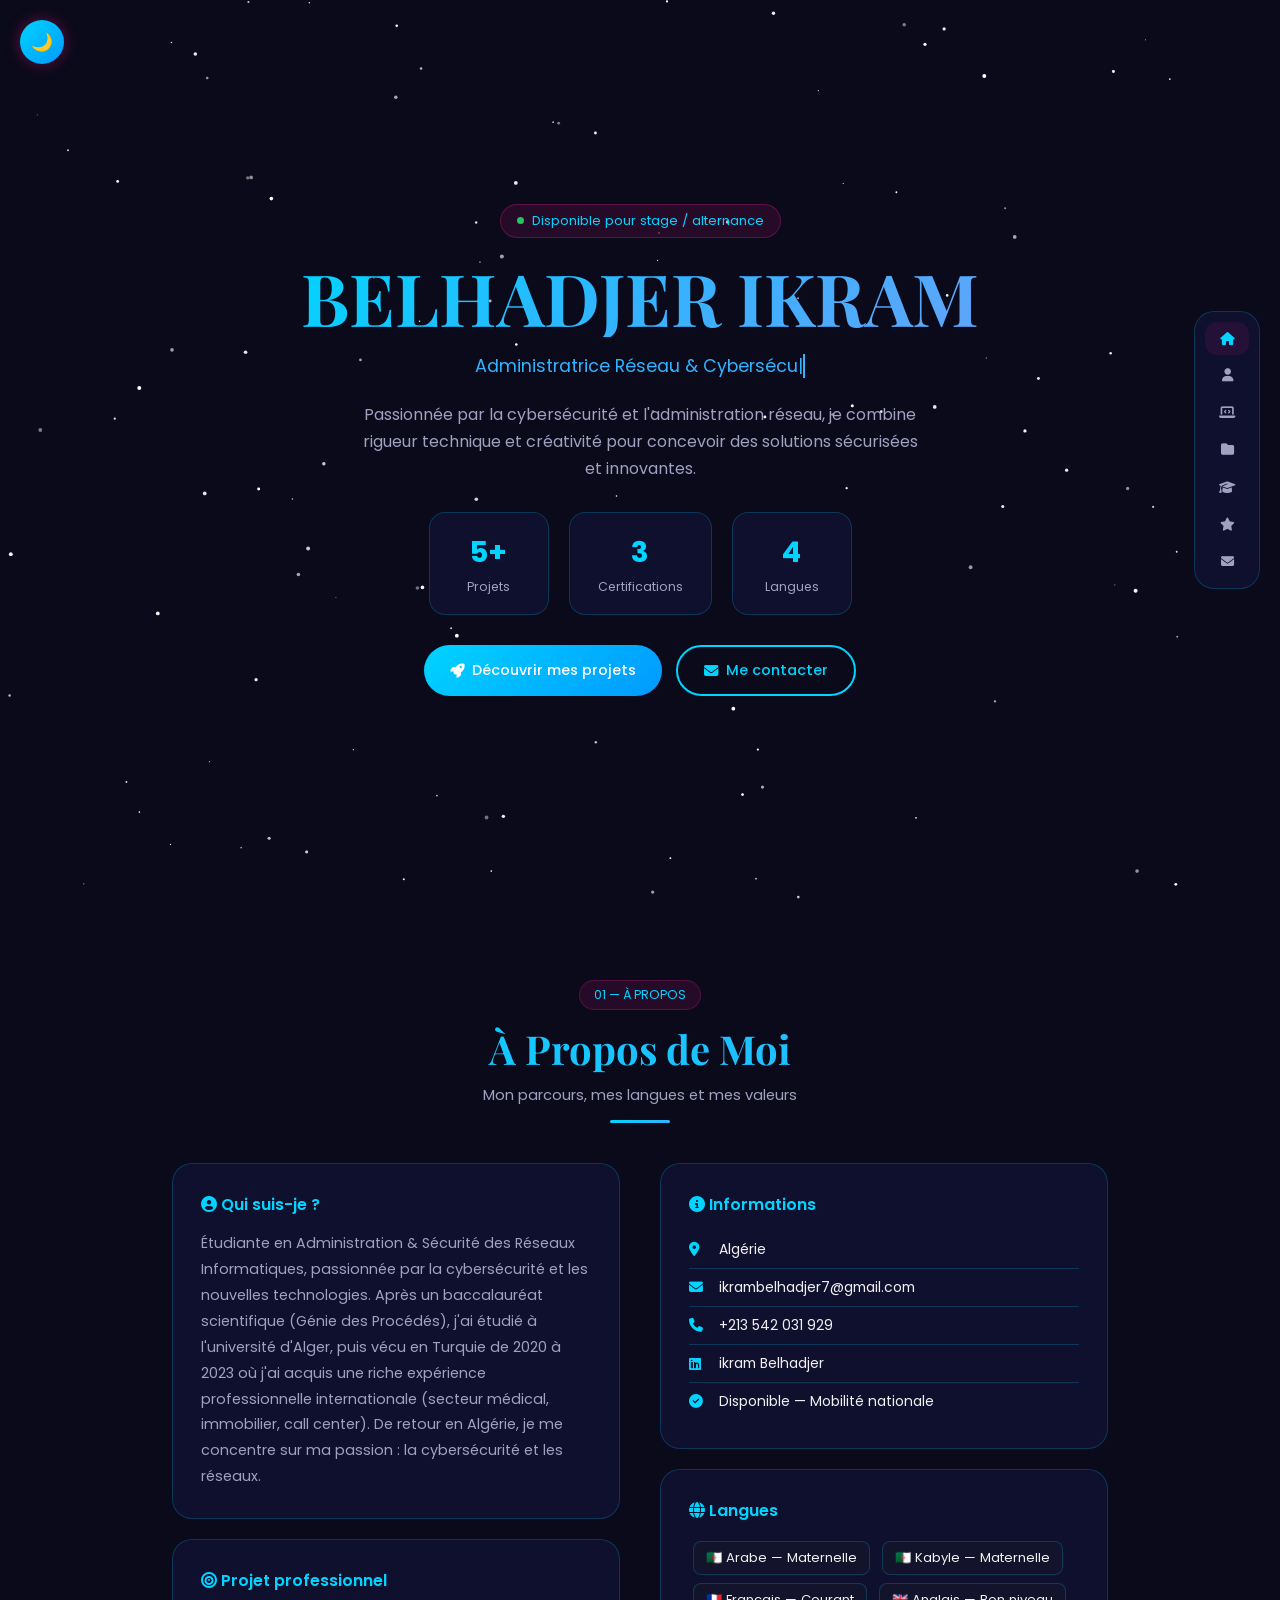
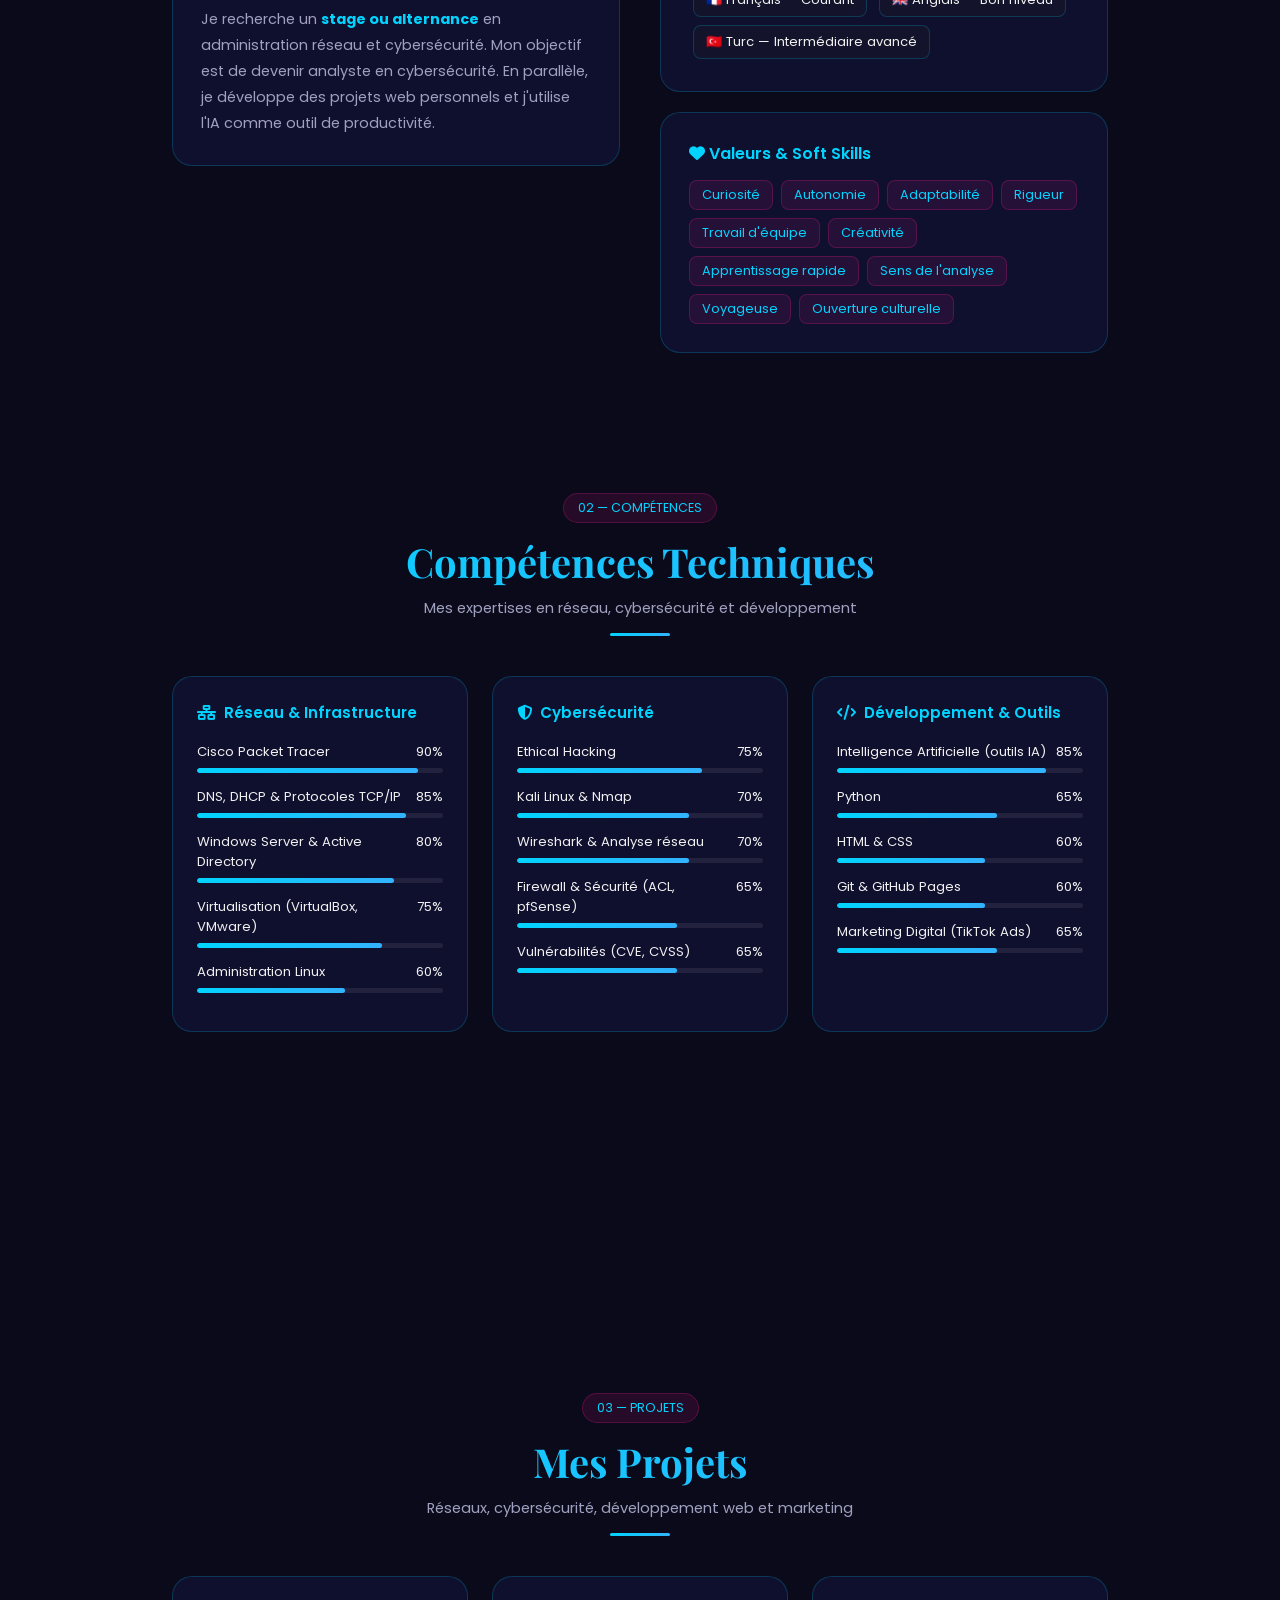
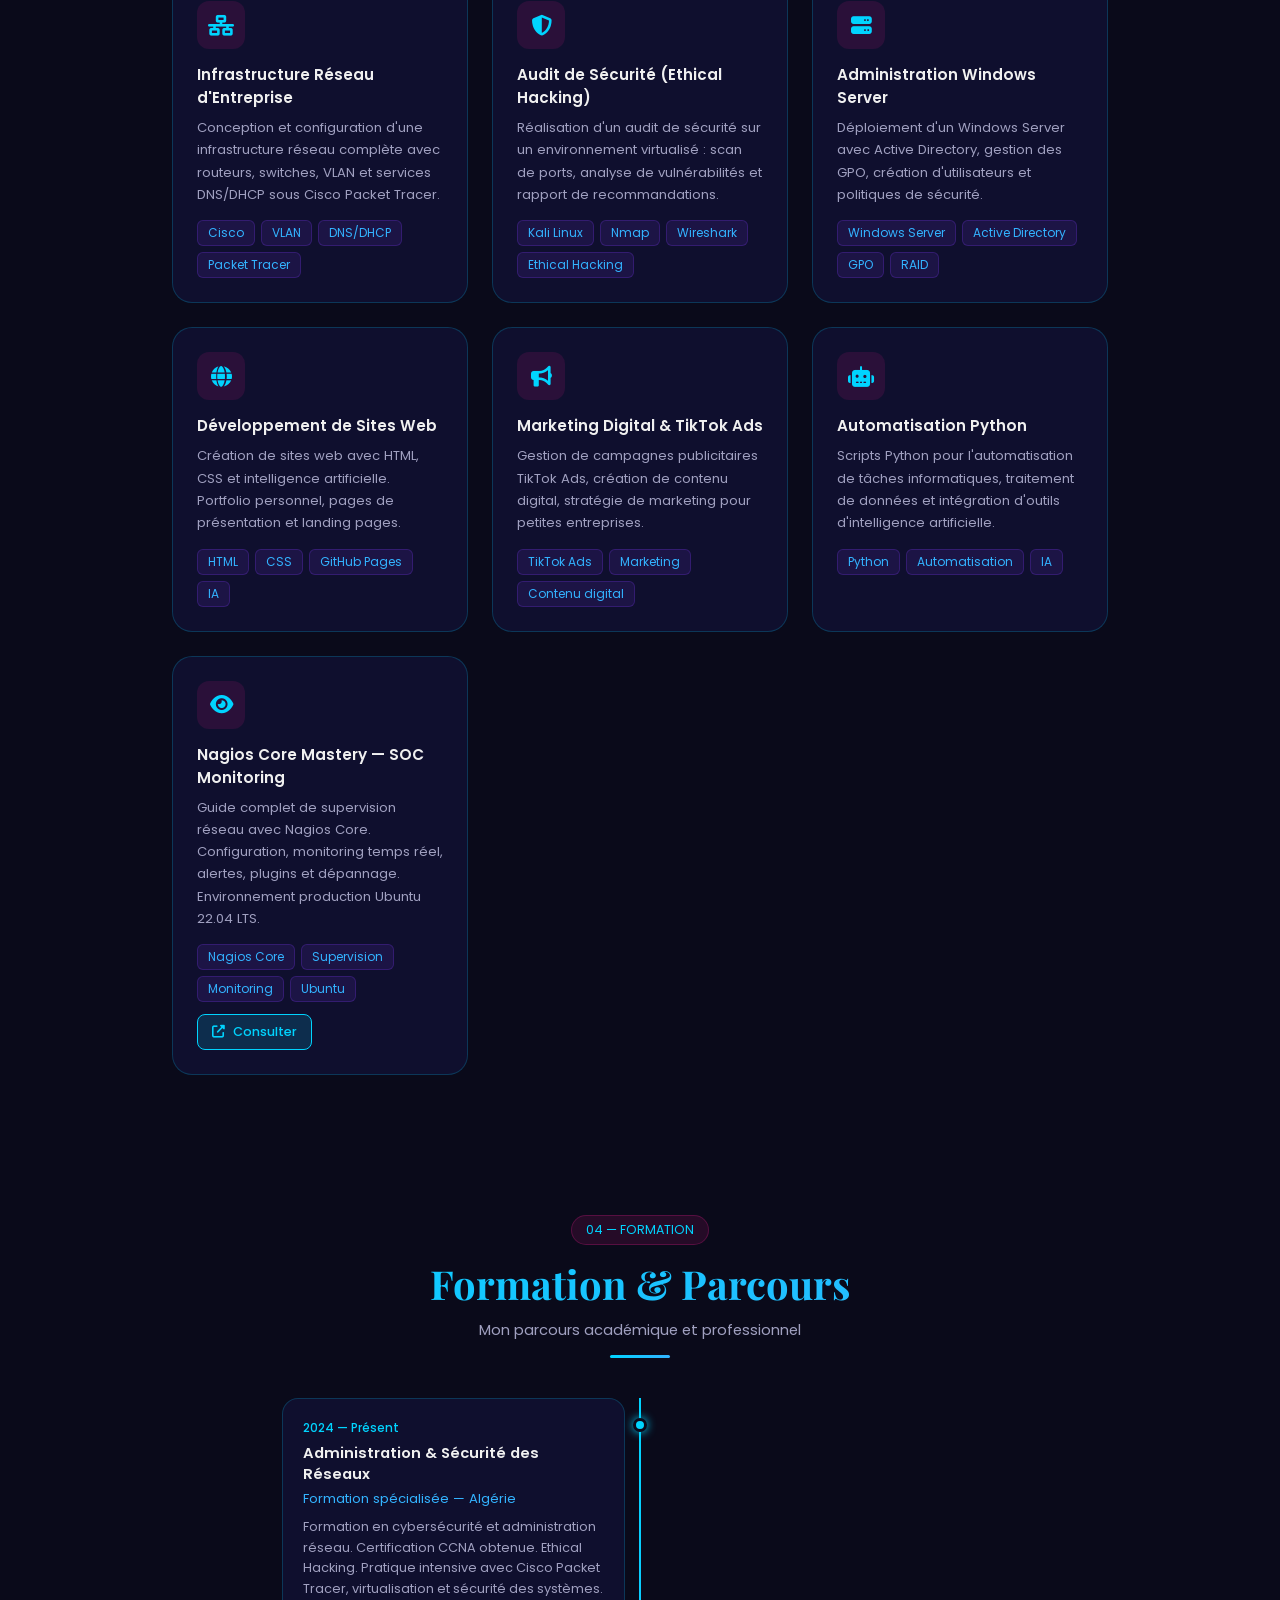
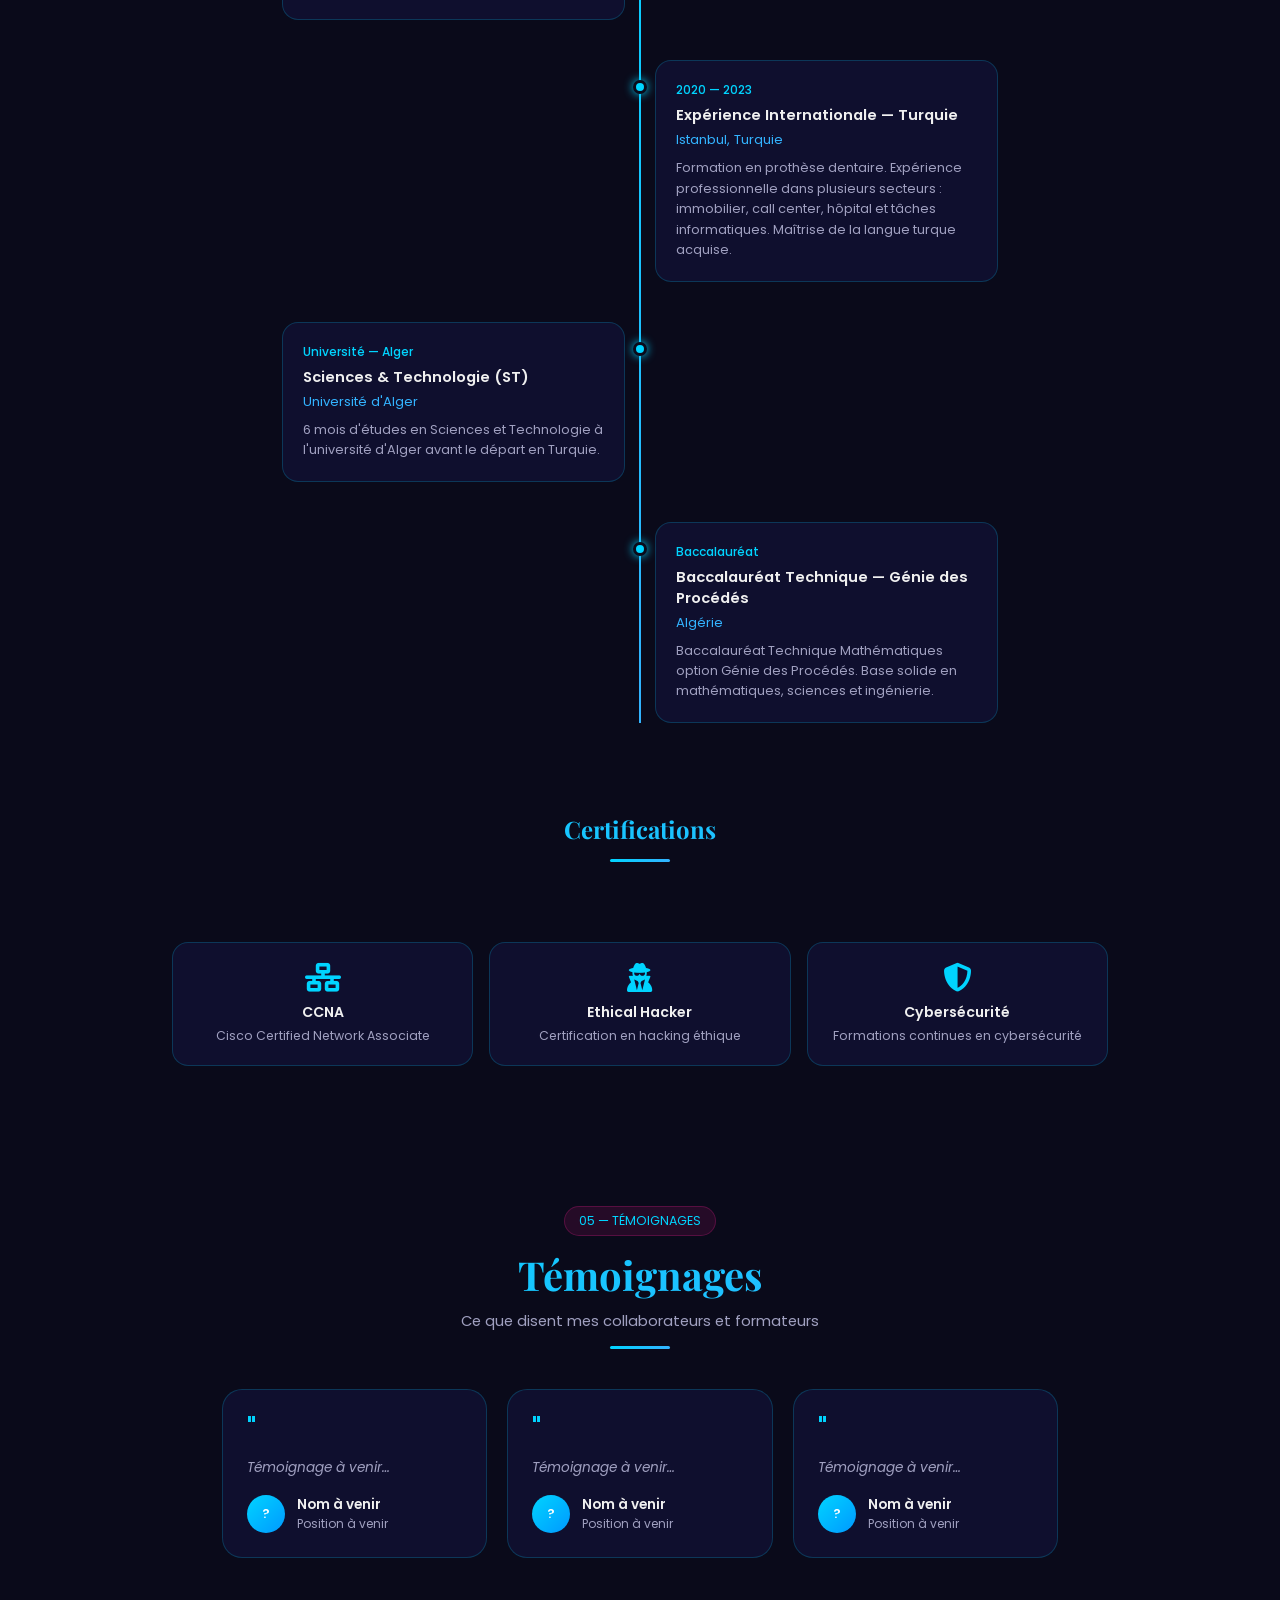
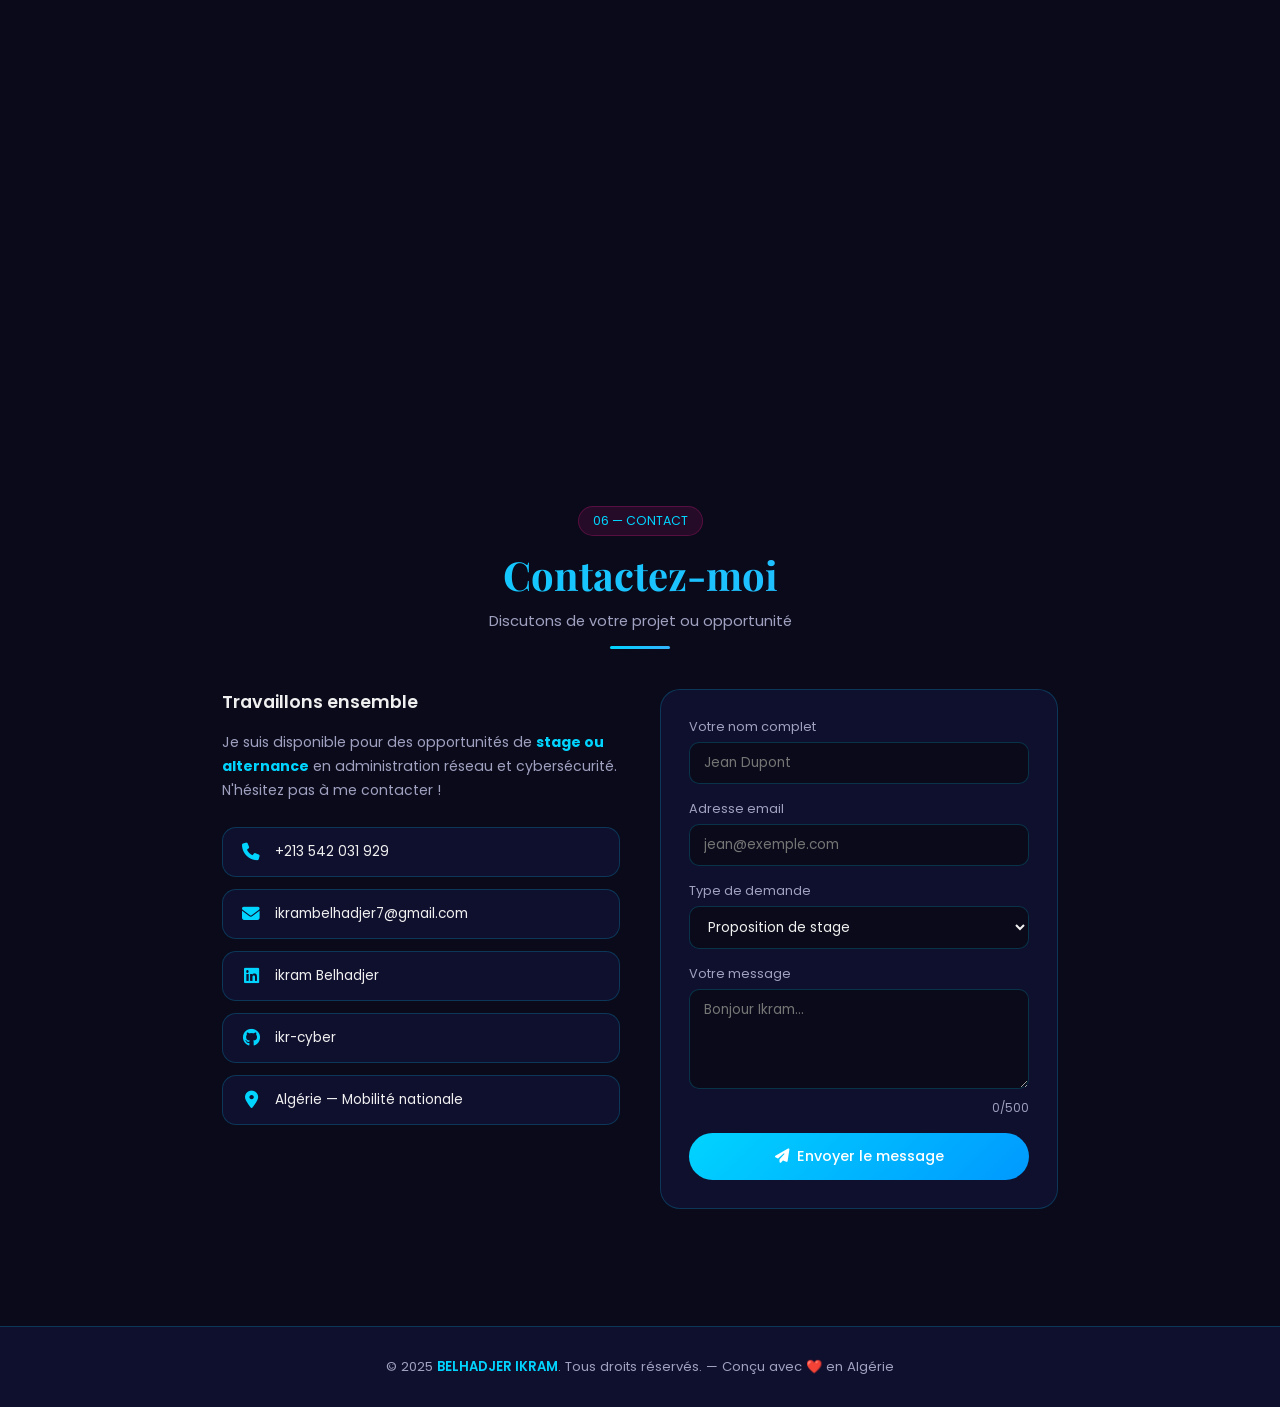
==== index.html @ de229c40 "Update index.html" ====
<!DOCTYPE html>
<html lang="fr">
<head>
<meta charset="UTF-8">
<meta name="viewport" content="width=device-width, initial-scale=1.0">
<title>Portfolio Premium | BELHADJER IKRAM 🌸</title>
<link href="https://fonts.googleapis.com/css2?family=Poppins:wght@300;400;500;600;700&family=Playfair+Display:wght@700&display=swap" rel="stylesheet">
<link rel="stylesheet" href="https://cdnjs.cloudflare.com/ajax/libs/font-awesome/6.5.0/css/all.min.css">
<style>
  :root {
    --pink: #00d4ff;
    --pink-light: #33e5ff;
    --pink-dark: #00a8cc;
    --purple: #0099ff;
    --purple-light: #33b3ff;
    --bg-dark: #0a0a1a;
    --bg-card: #0f0f2e;
    --bg-card2: #13132b;
    --text: #f0f0f0;
    --text-muted: #a0a0c0;
    --border: rgba(0,212,255,0.2);
  }
  body.light {
    --bg-dark: #f5f0ff;
    --bg-card: #ffffff;
    --bg-card2: #f0ebff;
    --text: #1a1a2e;
    --text-muted: #555577;
    --border: rgba(124,58,237,0.2);
  }

  * { margin: 0; padding: 0; box-sizing: border-box; }

  body {
    font-family: 'Poppins', sans-serif;
    background: var(--bg-dark);
    color: var(--text);
    overflow-x: hidden;
    transition: background 0.4s, color 0.4s;
  }

  /* ===== STARS ===== */
  #stars { position: fixed; top: 0; left: 0; width: 100%; height: 100%; z-index: 0; pointer-events: none; }

  /* ===== LOADER ===== */
  #loader {
    position: fixed; inset: 0; background: #0a0a1a;
    display: flex; flex-direction: column; align-items: center; justify-content: center;
    z-index: 9999; transition: opacity 0.8s;
  }
  #loader .loader-name {
    font-family: 'Playfair Display', serif;
    font-size: 2.5rem; color: var(--pink); margin-bottom: 20px;
    text-shadow: 0 0 30px var(--pink);
  }
  .loader-bar-wrap { width: 280px; height: 4px; background: rgba(255,255,255,0.1); border-radius: 10px; overflow: hidden; }
  .loader-bar { height: 100%; width: 0%; background: linear-gradient(90deg, var(--pink), var(--purple-light)); border-radius: 10px; transition: width 0.05s; }
  #loader-pct { color: var(--pink); font-size: 1rem; margin-top: 10px; }

  /* ===== THEME TOGGLE ===== */
  #themeToggle {
    position: fixed; top: 20px; left: 20px;
    background: linear-gradient(135deg, var(--pink), var(--purple));
    border: none; border-radius: 50%; width: 44px; height: 44px;
    cursor: pointer; z-index: 1000; font-size: 1.1rem;
    display: flex; align-items: center; justify-content: center;
    box-shadow: 0 0 15px rgba(233,30,140,0.4);
  }

  /* ===== NAV ===== */
  nav {
    position: fixed; right: 20px; top: 50%; transform: translateY(-50%);
    background: var(--bg-card); border: 1px solid var(--border);
    border-radius: 20px; padding: 10px; z-index: 1000;
    display: flex; flex-direction: column; gap: 4px;
  }
  nav a {
    display: flex; align-items: center; gap: 10px;
    padding: 10px 14px; color: var(--text-muted);
    text-decoration: none; border-radius: 12px; font-size: 0.82rem;
    transition: all 0.3s;
  }
  nav a:hover, nav a.active { color: var(--pink); background: rgba(233,30,140,0.1); }
  nav a i { width: 16px; text-align: center; }
  nav a span { display: none; }
  nav:hover a span { display: inline; }

  /* ===== SECTIONS ===== */
  section { position: relative; z-index: 1; min-height: 100vh; }

  /* ===== HERO ===== */
  #home {
    display: flex; flex-direction: column; align-items: center; justify-content: center;
    text-align: center; padding: 2rem;
  }
  .badge {
    display: inline-flex; align-items: center; gap: 8px;
    background: rgba(233,30,140,0.12); border: 1px solid rgba(233,30,140,0.3);
    color: var(--pink); padding: 6px 16px; border-radius: 50px; font-size: 0.82rem;
    margin-bottom: 20px;
  }
  .badge-dot { width: 7px; height: 7px; background: #22c55e; border-radius: 50%; animation: pulse 2s infinite; }
  @keyframes pulse { 0%,100%{opacity:1;transform:scale(1)} 50%{opacity:0.5;transform:scale(1.3)} }

  h1.hero-name {
    font-family: 'Playfair Display', serif;
    font-size: clamp(2.5rem, 6vw, 4.5rem);
    background: linear-gradient(135deg, var(--pink), var(--purple-light), #60a5fa);
    -webkit-background-clip: text; -webkit-text-fill-color: transparent;
    background-clip: text; margin-bottom: 16px; line-height: 1.1;
  }
  .typing-wrap { font-size: 1.1rem; color: var(--purple-light); margin-bottom: 20px; min-height: 28px; }
  .cursor { border-right: 2px solid var(--purple-light); animation: blink 0.8s infinite; }
  @keyframes blink { 0%,100%{opacity:1} 50%{opacity:0} }
  .hero-desc { max-width: 560px; color: var(--text-muted); line-height: 1.7; margin-bottom: 30px; }

  .stats-row { display: flex; gap: 20px; flex-wrap: wrap; justify-content: center; margin-bottom: 30px; }
  .stat-card {
    background: var(--bg-card); border: 1px solid var(--border);
    border-radius: 16px; padding: 18px 28px; text-align: center; min-width: 120px;
    transition: transform 0.3s, box-shadow 0.3s;
  }
  .stat-card:hover { transform: translateY(-4px); box-shadow: 0 10px 30px rgba(233,30,140,0.2); }
  .stat-card h2 { font-size: 1.8rem; color: var(--pink); font-weight: 700; }
  .stat-card p { font-size: 0.78rem; color: var(--text-muted); margin-top: 4px; }

  .btn-row { display: flex; gap: 14px; flex-wrap: wrap; justify-content: center; }
  .btn {
    display: inline-flex; align-items: center; gap: 8px;
    padding: 13px 26px; border-radius: 50px; font-size: 0.9rem;
    font-family: 'Poppins', sans-serif; cursor: pointer; border: none;
    transition: all 0.3s; font-weight: 500; text-decoration: none;
  }
  .btn-primary { background: linear-gradient(135deg, var(--pink), var(--purple)); color: white; }
  .btn-primary:hover { transform: translateY(-2px); box-shadow: 0 8px 25px rgba(233,30,140,0.4); }
  .btn-outline { background: transparent; border: 2px solid var(--pink); color: var(--pink); }
  .btn-outline:hover { background: rgba(233,30,140,0.1); }

  /* ===== SECTION HEADERS ===== */
  .section-header { text-align: center; padding: 80px 2rem 40px; }
  .section-header .tag {
    display: inline-block; background: rgba(233,30,140,0.12);
    color: var(--pink); font-size: 0.78rem; padding: 5px 14px;
    border-radius: 50px; margin-bottom: 12px; border: 1px solid rgba(233,30,140,0.25);
  }
  .section-header h2 {
    font-family: 'Playfair Display', serif;
    font-size: clamp(1.8rem, 4vw, 2.5rem);
    background: linear-gradient(135deg, var(--pink), var(--purple-light));
    -webkit-background-clip: text; -webkit-text-fill-color: transparent;
    background-clip: text; margin-bottom: 10px;
  }
  .section-header p { color: var(--text-muted); font-size: 0.92rem; }
  .divider { width: 60px; height: 3px; background: linear-gradient(90deg, var(--pink), var(--purple-light)); border-radius: 2px; margin: 14px auto 0; }

  /* ===== ABOUT ===== */
  #about { padding-bottom: 60px; }
  .about-grid {
    max-width: 1000px; margin: 0 auto; padding: 0 2rem;
    display: grid; grid-template-columns: 1fr 1fr; gap: 40px; align-items: start;
  }
  .about-card {
    background: var(--bg-card); border: 1px solid var(--border);
    border-radius: 20px; padding: 28px;
  }
  .about-card h3 { color: var(--pink); font-size: 1rem; margin-bottom: 14px; font-weight: 600; }
  .about-card p { color: var(--text-muted); line-height: 1.8; font-size: 0.9rem; }
  .info-row { display: flex; align-items: center; gap: 12px; padding: 8px 0; border-bottom: 1px solid var(--border); font-size: 0.87rem; }
  .info-row:last-child { border-bottom: none; }
  .info-row i { color: var(--pink); width: 18px; }
  .lang-badge {
    display: inline-flex; align-items: center; gap: 6px;
    background: var(--bg-card2); border: 1px solid var(--border);
    border-radius: 8px; padding: 6px 12px; font-size: 0.82rem;
    margin: 4px; color: var(--text);
  }
  .values-list { display: flex; flex-wrap: wrap; gap: 8px; margin-top: 10px; }
  .values-list span {
    background: rgba(233,30,140,0.1); color: var(--pink);
    border: 1px solid rgba(233,30,140,0.25); border-radius: 8px;
    padding: 5px 12px; font-size: 0.8rem;
  }

  /* ===== SKILLS ===== */
  #skills { padding-bottom: 60px; }
  .skills-grid {
    max-width: 1000px; margin: 0 auto; padding: 0 2rem;
    display: grid; grid-template-columns: repeat(auto-fit, minmax(280px, 1fr)); gap: 24px;
  }
  .skill-group {
    background: var(--bg-card); border: 1px solid var(--border);
    border-radius: 20px; padding: 24px;
  }
  .skill-group h3 { color: var(--pink); font-size: 0.95rem; font-weight: 600; margin-bottom: 18px; display: flex; align-items: center; gap: 8px; }
  .skill-item { margin-bottom: 14px; }
  .skill-item-top { display: flex; justify-content: space-between; font-size: 0.82rem; color: var(--text); margin-bottom: 6px; }
  .skill-bar { height: 5px; background: rgba(255,255,255,0.08); border-radius: 10px; overflow: hidden; }
  .skill-fill { height: 100%; background: linear-gradient(90deg, var(--pink), var(--purple-light)); border-radius: 10px; width: 0; transition: width 1.2s ease; }

  /* ===== PROJECTS ===== */
  #projects { padding-bottom: 60px; }
  .projects-grid {
    max-width: 1000px; margin: 0 auto; padding: 0 2rem;
    display: grid; grid-template-columns: repeat(auto-fit, minmax(280px, 1fr)); gap: 24px;
  }
  .project-card {
    background: var(--bg-card); border: 1px solid var(--border);
    border-radius: 20px; padding: 24px; transition: all 0.3s;
  }
  .project-card:hover { transform: translateY(-6px); box-shadow: 0 15px 40px rgba(233,30,140,0.15); border-color: var(--pink); }
  .project-icon { width: 48px; height: 48px; background: rgba(233,30,140,0.12); border-radius: 12px; display: flex; align-items: center; justify-content: center; font-size: 1.3rem; margin-bottom: 14px; color: var(--pink); }
  .project-card h3 { font-size: 0.95rem; font-weight: 600; margin-bottom: 8px; }
  .project-card p { color: var(--text-muted); font-size: 0.82rem; line-height: 1.7; margin-bottom: 14px; }
  .project-tags { display: flex; flex-wrap: wrap; gap: 6px; }
  .project-tags span { background: rgba(124,58,237,0.12); color: var(--purple-light); border: 1px solid rgba(124,58,237,0.25); border-radius: 6px; padding: 3px 10px; font-size: 0.75rem; }

  /* ===== EDUCATION ===== */
  #education { padding-bottom: 60px; }
  .edu-timeline { max-width: 780px; margin: 0 auto; padding: 0 2rem; position: relative; }
  .edu-timeline::before {
    content: ''; position: absolute; left: 50%; top: 0; bottom: 0;
    width: 2px; background: linear-gradient(180deg, var(--pink), var(--purple-light));
    transform: translateX(-50%);
  }
  .edu-item {
    display: grid; grid-template-columns: 1fr 1fr; gap: 30px;
    margin-bottom: 40px; position: relative;
  }
  .edu-item:nth-child(odd) .edu-card { grid-column: 1; }
  .edu-item:nth-child(odd) .edu-spacer { grid-column: 2; }
  .edu-item:nth-child(even) .edu-card { grid-column: 2; grid-row: 1; }
  .edu-item:nth-child(even) .edu-spacer { grid-column: 1; grid-row: 1; }
  .edu-dot {
    position: absolute; left: 50%; top: 20px; transform: translateX(-50%);
    width: 14px; height: 14px; background: var(--pink); border-radius: 50%;
    border: 3px solid var(--bg-dark); box-shadow: 0 0 10px var(--pink);
    z-index: 2;
  }
  .edu-card {
    background: var(--bg-card); border: 1px solid var(--border);
    border-radius: 16px; padding: 20px;
  }
  .edu-date { font-size: 0.75rem; color: var(--pink); font-weight: 500; margin-bottom: 6px; }
  .edu-card h3 { font-size: 0.92rem; font-weight: 600; margin-bottom: 4px; }
  .edu-card .edu-school { color: var(--purple-light); font-size: 0.82rem; margin-bottom: 8px; }
  .edu-card p { color: var(--text-muted); font-size: 0.8rem; line-height: 1.6; }
  .cert-grid { max-width: 1000px; margin: 40px auto 0; padding: 0 2rem; display: grid; grid-template-columns: repeat(auto-fit, minmax(220px, 1fr)); gap: 16px; }
  .cert-card {
    background: var(--bg-card); border: 1px solid var(--border);
    border-radius: 16px; padding: 20px; text-align: center;
  }
  .cert-card i { font-size: 1.8rem; color: var(--pink); margin-bottom: 10px; }
  .cert-card h4 { font-size: 0.88rem; font-weight: 600; margin-bottom: 4px; }
  .cert-card p { font-size: 0.78rem; color: var(--text-muted); }

  /* ===== TESTIMONIALS ===== */
  #testimonials { padding-bottom: 60px; }
  .testi-grid { max-width: 900px; margin: 0 auto; padding: 0 2rem; display: grid; grid-template-columns: repeat(auto-fit, minmax(260px, 1fr)); gap: 20px; }
  .testi-card { background: var(--bg-card); border: 1px solid var(--border); border-radius: 20px; padding: 24px; }
  .testi-card .quote { color: var(--pink); font-size: 2rem; line-height: 1; margin-bottom: 10px; }
  .testi-card p { color: var(--text-muted); font-size: 0.85rem; line-height: 1.7; font-style: italic; margin-bottom: 16px; }
  .testi-author { display: flex; align-items: center; gap: 12px; }
  .testi-avatar { width: 38px; height: 38px; border-radius: 50%; background: linear-gradient(135deg, var(--pink), var(--purple)); display: flex; align-items: center; justify-content: center; font-size: 0.8rem; font-weight: 600; color: white; flex-shrink: 0; }
  .testi-name { font-size: 0.85rem; font-weight: 600; }
  .testi-role { font-size: 0.75rem; color: var(--text-muted); }

  /* ===== CONTACT ===== */
  #contact { padding-bottom: 80px; }
  .contact-wrap { max-width: 900px; margin: 0 auto; padding: 0 2rem; display: grid; grid-template-columns: 1fr 1fr; gap: 40px; }
  .contact-info h3 { font-size: 1.1rem; font-weight: 600; margin-bottom: 16px; }
  .contact-info p { color: var(--text-muted); font-size: 0.88rem; line-height: 1.7; margin-bottom: 24px; }
  .contact-card {
    display: flex; align-items: center; gap: 14px;
    background: var(--bg-card); border: 1px solid var(--border);
    border-radius: 14px; padding: 14px 18px; margin-bottom: 12px;
    text-decoration: none; color: var(--text); transition: all 0.3s;
  }
  .contact-card:hover { border-color: var(--pink); transform: translateX(4px); }
  .contact-card i { color: var(--pink); font-size: 1.1rem; width: 20px; text-align: center; }
  .contact-card span { font-size: 0.85rem; }
  .contact-form { background: var(--bg-card); border: 1px solid var(--border); border-radius: 20px; padding: 28px; }
  .form-group { margin-bottom: 16px; }
  .form-group label { display: block; font-size: 0.8rem; color: var(--text-muted); margin-bottom: 6px; }
  .form-group input, .form-group textarea, .form-group select {
    width: 100%; background: var(--bg-dark); border: 1px solid var(--border);
    border-radius: 10px; padding: 10px 14px; color: var(--text);
    font-family: 'Poppins', sans-serif; font-size: 0.85rem; outline: none;
    transition: border-color 0.3s;
  }
  .form-group input:focus, .form-group textarea:focus, .form-group select:focus { border-color: var(--pink); }
  .form-group textarea { resize: vertical; min-height: 100px; }
  .char-count { font-size: 0.72rem; color: var(--text-muted); text-align: right; margin-top: 4px; }

  /* ===== FOOTER ===== */
  footer {
    background: var(--bg-card); border-top: 1px solid var(--border);
    text-align: center; padding: 30px 2rem; position: relative; z-index: 1;
  }
  footer p { color: var(--text-muted); font-size: 0.82rem; }
  footer .footer-name { color: var(--pink); font-weight: 600; }

  /* ===== SCROLL REVEAL ===== */
  .reveal { opacity: 0; transform: translateY(30px); transition: opacity 0.7s, transform 0.7s; }
  .reveal.visible { opacity: 1; transform: none; }

  @media (max-width: 700px) {
    .about-grid, .contact-wrap { grid-template-columns: 1fr; }
    nav a span { display: none !important; }
    .edu-timeline::before { left: 20px; }
    .edu-item { grid-template-columns: 1fr; }
    .edu-item .edu-card { grid-column: 1 !important; padding-left: 50px; }
    .edu-item .edu-spacer { display: none; }
    .edu-dot { left: 20px; }
  }
</style>
</head>
<body>

<canvas id="stars"></canvas>
<button id="themeToggle">🌙</button>

<!-- LOADER -->
<div id="loader">
  <div class="loader-name">BELHADJER IKRAM</div>
  <div class="loader-bar-wrap"><div class="loader-bar" id="loaderBar"></div></div>
  <div id="loader-pct">0%</div>
</div>

<!-- NAV -->
<nav>
  <a href="#home" class="active"><i class="fas fa-home"></i><span>Accueil</span></a>
  <a href="#about"><i class="fas fa-user"></i><span>À propos</span></a>
  <a href="#skills"><i class="fas fa-laptop-code"></i><span>Compétences</span></a>
  <a href="#projects"><i class="fas fa-folder"></i><span>Projets</span></a>
  <a href="#education"><i class="fas fa-graduation-cap"></i><span>Formation</span></a>
  <a href="#testimonials"><i class="fas fa-star"></i><span>Témoignages</span></a>
  <a href="#contact"><i class="fas fa-envelope"></i><span>Contact</span></a>
</nav>

<!-- HERO -->
<section id="home">
  <div class="badge"><span class="badge-dot"></span> Disponible pour stage / alternance</div>
  <h1 class="hero-name">BELHADJER IKRAM</h1>
  <div class="typing-wrap"><span id="typingText"></span><span class="cursor">|</span></div>
  <p class="hero-desc">
    Passionnée par la cybersécurité et l'administration réseau, je combine rigueur technique
    et créativité pour concevoir des solutions sécurisées et innovantes.
  </p>
  <div class="stats-row">
    <div class="stat-card"><h2>5+</h2><p>Projets</p></div>
    <div class="stat-card"><h2>3</h2><p>Certifications</p></div>
    <div class="stat-card"><h2>4</h2><p>Langues</p></div>
  </div>
  <div class="btn-row">
    <a href="#projects" class="btn btn-primary"><i class="fas fa-rocket"></i> Découvrir mes projets</a>
    <a href="#contact" class="btn btn-outline"><i class="fas fa-envelope"></i> Me contacter</a>
  </div>
</section>

<!-- ABOUT -->
<section id="about">
  <div class="section-header reveal">
    <div class="tag">01 — À PROPOS</div>
    <h2>À Propos de Moi</h2>
    <p>Mon parcours, mes langues et mes valeurs</p>
    <div class="divider"></div>
  </div>
  <div class="about-grid">
    <div>
      <div class="about-card reveal" style="margin-bottom:20px">
        <h3><i class="fas fa-user-circle"></i> Qui suis-je ?</h3>
        <p>
          Étudiante en Administration & Sécurité des Réseaux Informatiques, passionnée par la cybersécurité
          et les nouvelles technologies. Après un baccalauréat scientifique (Génie des Procédés),
          j'ai étudié à l'université d'Alger, puis vécu en Turquie de 2020 à 2023 où j'ai acquis
          une riche expérience professionnelle internationale (secteur médical, immobilier, call center).
          De retour en Algérie, je me concentre sur ma passion : la cybersécurité et les réseaux.
        </p>
      </div>
      <div class="about-card reveal">
        <h3><i class="fas fa-bullseye"></i> Projet professionnel</h3>
        <p>
          Je recherche un <strong style="color:var(--pink)">stage ou alternance</strong> en administration réseau
          et cybersécurité. Mon objectif est de devenir analyste en cybersécurité. En parallèle,
          je développe des projets web personnels et j'utilise l'IA comme outil de productivité.
        </p>
      </div>
    </div>
    <div>
      <div class="about-card reveal" style="margin-bottom:20px">
        <h3><i class="fas fa-info-circle"></i> Informations</h3>
        <div class="info-row"><i class="fas fa-map-marker-alt"></i><span>Algérie</span></div>
        <div class="info-row"><i class="fas fa-envelope"></i><span>ikrambelhadjer7@gmail.com</span></div>
        <div class="info-row"><i class="fas fa-phone"></i><span>+213 542 031 929</span></div>
        <div class="info-row"><i class="fab fa-linkedin"></i><span>ikram Belhadjer</span></div>
        <div class="info-row"><i class="fas fa-circle-check"></i><span>Disponible — Mobilité nationale</span></div>
      </div>
      <div class="about-card reveal" style="margin-bottom:20px">
        <h3><i class="fas fa-globe"></i> Langues</h3>
        <span class="lang-badge">🇩🇿 Arabe — Maternelle</span>
        <span class="lang-badge">🇩🇿 Kabyle — Maternelle</span>
        <span class="lang-badge">🇫🇷 Français — Courant</span>
        <span class="lang-badge">🇬🇧 Anglais — Bon niveau</span>
        <span class="lang-badge">🇹🇷 Turc — Intermédiaire avancé</span>
      </div>
      <div class="about-card reveal">
        <h3><i class="fas fa-heart"></i> Valeurs & Soft Skills</h3>
        <div class="values-list">
          <span>Curiosité</span><span>Autonomie</span><span>Adaptabilité</span>
          <span>Rigueur</span><span>Travail d'équipe</span><span>Créativité</span>
          <span>Apprentissage rapide</span><span>Sens de l'analyse</span>
          <span>Voyageuse</span><span>Ouverture culturelle</span>
        </div>
      </div>
    </div>
  </div>
</section>

<!-- SKILLS -->
<section id="skills">
  <div class="section-header reveal">
    <div class="tag">02 — COMPÉTENCES</div>
    <h2>Compétences Techniques</h2>
    <p>Mes expertises en réseau, cybersécurité et développement</p>
    <div class="divider"></div>
  </div>
  <div class="skills-grid">
    <div class="skill-group reveal">
      <h3><i class="fas fa-network-wired"></i> Réseau & Infrastructure</h3>
      <div class="skill-item"><div class="skill-item-top"><span>Cisco Packet Tracer</span><span>90%</span></div><div class="skill-bar"><div class="skill-fill" data-width="90"></div></div></div>
      <div class="skill-item"><div class="skill-item-top"><span>DNS, DHCP & Protocoles TCP/IP</span><span>85%</span></div><div class="skill-bar"><div class="skill-fill" data-width="85"></div></div></div>
      <div class="skill-item"><div class="skill-item-top"><span>Windows Server & Active Directory</span><span>80%</span></div><div class="skill-bar"><div class="skill-fill" data-width="80"></div></div></div>
      <div class="skill-item"><div class="skill-item-top"><span>Virtualisation (VirtualBox, VMware)</span><span>75%</span></div><div class="skill-bar"><div class="skill-fill" data-width="75"></div></div></div>
      <div class="skill-item"><div class="skill-item-top"><span>Administration Linux</span><span>60%</span></div><div class="skill-bar"><div class="skill-fill" data-width="60"></div></div></div>
    </div>
    <div class="skill-group reveal">
      <h3><i class="fas fa-shield-alt"></i> Cybersécurité</h3>
      <div class="skill-item"><div class="skill-item-top"><span>Ethical Hacking</span><span>75%</span></div><div class="skill-bar"><div class="skill-fill" data-width="75"></div></div></div>
      <div class="skill-item"><div class="skill-item-top"><span>Kali Linux & Nmap</span><span>70%</span></div><div class="skill-bar"><div class="skill-fill" data-width="70"></div></div></div>
      <div class="skill-item"><div class="skill-item-top"><span>Wireshark & Analyse réseau</span><span>70%</span></div><div class="skill-bar"><div class="skill-fill" data-width="70"></div></div></div>
      <div class="skill-item"><div class="skill-item-top"><span>Firewall & Sécurité (ACL, pfSense)</span><span>65%</span></div><div class="skill-bar"><div class="skill-fill" data-width="65"></div></div></div>
      <div class="skill-item"><div class="skill-item-top"><span>Vulnérabilités (CVE, CVSS)</span><span>65%</span></div><div class="skill-bar"><div class="skill-fill" data-width="65"></div></div></div>
    </div>
    <div class="skill-group reveal">
      <h3><i class="fas fa-code"></i> Développement & Outils</h3>
      <div class="skill-item"><div class="skill-item-top"><span>Intelligence Artificielle (outils IA)</span><span>85%</span></div><div class="skill-bar"><div class="skill-fill" data-width="85"></div></div></div>
      <div class="skill-item"><div class="skill-item-top"><span>Python</span><span>65%</span></div><div class="skill-bar"><div class="skill-fill" data-width="65"></div></div></div>
      <div class="skill-item"><div class="skill-item-top"><span>HTML & CSS</span><span>60%</span></div><div class="skill-bar"><div class="skill-fill" data-width="60"></div></div></div>
      <div class="skill-item"><div class="skill-item-top"><span>Git & GitHub Pages</span><span>60%</span></div><div class="skill-bar"><div class="skill-fill" data-width="60"></div></div></div>
      <div class="skill-item"><div class="skill-item-top"><span>Marketing Digital (TikTok Ads)</span><span>65%</span></div><div class="skill-bar"><div class="skill-fill" data-width="65"></div></div></div>
    </div>
  </div>
</section>

<!-- PROJECTS -->
<section id="projects">
  <div class="section-header reveal">
    <div class="tag">03 — PROJETS</div>
    <h2>Mes Projets</h2>
    <p>Réseaux, cybersécurité, développement web et marketing</p>
    <div class="divider"></div>
  </div>
  <div class="projects-grid">
    <div class="project-card reveal">
      <div class="project-icon"><i class="fas fa-network-wired"></i></div>
      <h3>Infrastructure Réseau d'Entreprise</h3>
      <p>Conception et configuration d'une infrastructure réseau complète avec routeurs, switches, VLAN et services DNS/DHCP sous Cisco Packet Tracer.</p>
      <div class="project-tags"><span>Cisco</span><span>VLAN</span><span>DNS/DHCP</span><span>Packet Tracer</span></div>
    </div>
    <div class="project-card reveal">
      <div class="project-icon"><i class="fas fa-shield-alt"></i></div>
      <h3>Audit de Sécurité (Ethical Hacking)</h3>
      <p>Réalisation d'un audit de sécurité sur un environnement virtualisé : scan de ports, analyse de vulnérabilités et rapport de recommandations.</p>
      <div class="project-tags"><span>Kali Linux</span><span>Nmap</span><span>Wireshark</span><span>Ethical Hacking</span></div>
    </div>
    <div class="project-card reveal">
      <div class="project-icon"><i class="fas fa-server"></i></div>
      <h3>Administration Windows Server</h3>
      <p>Déploiement d'un Windows Server avec Active Directory, gestion des GPO, création d'utilisateurs et politiques de sécurité.</p>
      <div class="project-tags"><span>Windows Server</span><span>Active Directory</span><span>GPO</span><span>RAID</span></div>
    </div>
    <div class="project-card reveal">
      <div class="project-icon"><i class="fas fa-globe"></i></div>
      <h3>Développement de Sites Web</h3>
      <p>Création de sites web avec HTML, CSS et intelligence artificielle. Portfolio personnel, pages de présentation et landing pages.</p>
      <div class="project-tags"><span>HTML</span><span>CSS</span><span>GitHub Pages</span><span>IA</span></div>
    </div>
    <div class="project-card reveal">
      <div class="project-icon"><i class="fas fa-bullhorn"></i></div>
      <h3>Marketing Digital & TikTok Ads</h3>
      <p>Gestion de campagnes publicitaires TikTok Ads, création de contenu digital, stratégie de marketing pour petites entreprises.</p>
      <div class="project-tags"><span>TikTok Ads</span><span>Marketing</span><span>Contenu digital</span></div>
    </div>
    <div class="project-card reveal">
      <div class="project-icon"><i class="fas fa-robot"></i></div>
      <h3>Automatisation Python</h3>
      <p>Scripts Python pour l'automatisation de tâches informatiques, traitement de données et intégration d'outils d'intelligence artificielle.</p>
      <div class="project-tags"><span>Python</span><span>Automatisation</span><span>IA</span></div>
    </div>
    <div class="project-card reveal">
      <div class="project-icon"><i class="fas fa-eye"></i></div>
      <h3>Nagios Core Mastery — SOC Monitoring</h3>
      <p>Guide complet de supervision réseau avec Nagios Core. Configuration, monitoring temps réel, alertes, plugins et dépannage. Environnement production Ubuntu 22.04 LTS.</p>
      <div class="project-tags"><span>Nagios Core</span><span>Supervision</span><span>Monitoring</span><span>Ubuntu</span></div>
      <div style="margin-top: 12px;">
        <a href="index__1_.html" target="_blank" class="btn" style="display: inline-flex; padding: 8px 14px; font-size: 0.8rem; background: rgba(0,212,255,0.15); border: 1px solid var(--pink); color: var(--pink); border-radius: 8px; text-decoration: none; transition: all 0.3s;">
          <i class="fas fa-external-link-alt"></i> Consulter
        </a>
      </div>
    </div>
  </div>
</section>

<!-- EDUCATION -->
<section id="education">
  <div class="section-header reveal">
    <div class="tag">04 — FORMATION</div>
    <h2>Formation & Parcours</h2>
    <p>Mon parcours académique et professionnel</p>
    <div class="divider"></div>
  </div>
  <div class="edu-timeline">
    <div class="edu-item">
      <div class="edu-card reveal">
        <div class="edu-date">2024 — Présent</div>
        <h3>Administration & Sécurité des Réseaux</h3>
        <div class="edu-school">Formation spécialisée — Algérie</div>
        <p>Formation en cybersécurité et administration réseau. Certification CCNA obtenue. Ethical Hacking. Pratique intensive avec Cisco Packet Tracer, virtualisation et sécurité des systèmes.</p>
      </div>
      <div class="edu-dot"></div>
      <div class="edu-spacer"></div>
    </div>
    <div class="edu-item">
      <div class="edu-spacer"></div>
      <div class="edu-dot"></div>
      <div class="edu-card reveal">
        <div class="edu-date">2020 — 2023</div>
        <h3>Expérience Internationale — Turquie</h3>
        <div class="edu-school">Istanbul, Turquie</div>
        <p>Formation en prothèse dentaire. Expérience professionnelle dans plusieurs secteurs : immobilier, call center, hôpital et tâches informatiques. Maîtrise de la langue turque acquise.</p>
      </div>
    </div>
    <div class="edu-item">
      <div class="edu-card reveal">
        <div class="edu-date">Université — Alger</div>
        <h3>Sciences & Technologie (ST)</h3>
        <div class="edu-school">Université d'Alger</div>
        <p>6 mois d'études en Sciences et Technologie à l'université d'Alger avant le départ en Turquie.</p>
      </div>
      <div class="edu-dot"></div>
      <div class="edu-spacer"></div>
    </div>
    <div class="edu-item">
      <div class="edu-spacer"></div>
      <div class="edu-dot"></div>
      <div class="edu-card reveal">
        <div class="edu-date">Baccalauréat</div>
        <h3>Baccalauréat Technique — Génie des Procédés</h3>
        <div class="edu-school">Algérie</div>
        <p>Baccalauréat Technique Mathématiques option Génie des Procédés. Base solide en mathématiques, sciences et ingénierie.</p>
      </div>
    </div>
  </div>

  <div class="section-header reveal" style="padding-top:50px">
    <h2 style="font-size:1.5rem">Certifications</h2>
    <div class="divider"></div>
  </div>
  <div class="cert-grid">
    <div class="cert-card reveal">
      <i class="fas fa-network-wired"></i>
      <h4>CCNA</h4>
      <p>Cisco Certified Network Associate</p>
    </div>
    <div class="cert-card reveal">
      <i class="fas fa-user-secret"></i>
      <h4>Ethical Hacker</h4>
      <p>Certification en hacking éthique</p>
    </div>
    <div class="cert-card reveal">
      <i class="fas fa-shield-halved"></i>
      <h4>Cybersécurité</h4>
      <p>Formations continues en cybersécurité</p>
    </div>
  </div>
</section>

<!-- TESTIMONIALS -->
<section id="testimonials">
  <div class="section-header reveal">
    <div class="tag">05 — TÉMOIGNAGES</div>
    <h2>Témoignages</h2>
    <p>Ce que disent mes collaborateurs et formateurs</p>
    <div class="divider"></div>
  </div>
  <div class="testi-grid">
    <div class="testi-card reveal">
      <div class="quote">"</div>
      <p>Témoignage à venir…</p>
      <div class="testi-author">
        <div class="testi-avatar">?</div>
        <div><div class="testi-name">Nom à venir</div><div class="testi-role">Position à venir</div></div>
      </div>
    </div>
    <div class="testi-card reveal">
      <div class="quote">"</div>
      <p>Témoignage à venir…</p>
      <div class="testi-author">
        <div class="testi-avatar">?</div>
        <div><div class="testi-name">Nom à venir</div><div class="testi-role">Position à venir</div></div>
      </div>
    </div>
    <div class="testi-card reveal">
      <div class="quote">"</div>
      <p>Témoignage à venir…</p>
      <div class="testi-author">
        <div class="testi-avatar">?</div>
        <div><div class="testi-name">Nom à venir</div><div class="testi-role">Position à venir</div></div>
      </div>
    </div>
  </div>
</section>

<!-- CONTACT -->
<section id="contact">
  <div class="section-header reveal">
    <div class="tag">06 — CONTACT</div>
    <h2>Contactez-moi</h2>
    <p>Discutons de votre projet ou opportunité</p>
    <div class="divider"></div>
  </div>
  <div class="contact-wrap">
    <div class="contact-info reveal">
      <h3>Travaillons ensemble</h3>
      <p>Je suis disponible pour des opportunités de <strong style="color:var(--pink)">stage ou alternance</strong> en administration réseau et cybersécurité. N'hésitez pas à me contacter !</p>
      <a href="tel:+213542031929" class="contact-card">
        <i class="fas fa-phone"></i><span>+213 542 031 929</span>
      </a>
      <a href="mailto:ikrambelhadjer7@gmail.com" class="contact-card">
        <i class="fas fa-envelope"></i><span>ikrambelhadjer7@gmail.com</span>
      </a>
      <a href="https://linkedin.com/in/ikram-belhadjer" target="_blank" class="contact-card">
        <i class="fab fa-linkedin"></i><span>ikram Belhadjer</span>
      </a>
      <a href="https://github.com/ikr-cyber" target="_blank" class="contact-card">
        <i class="fab fa-github"></i><span>ikr-cyber</span>
      </a>
      <div class="contact-card" style="cursor:default">
        <i class="fas fa-map-marker-alt"></i><span>Algérie — Mobilité nationale</span>
      </div>
    </div>
    <div class="reveal">
      <div class="contact-form">
        <div class="form-group">
          <label>Votre nom complet</label>
          <input type="text" placeholder="Jean Dupont">
        </div>
        <div class="form-group">
          <label>Adresse email</label>
          <input type="email" placeholder="jean@exemple.com">
        </div>
        <div class="form-group">
          <label>Type de demande</label>
          <select>
            <option>Proposition de stage</option>
            <option>Proposition d'alternance</option>
            <option>Collaboration sur projet</option>
            <option>Question technique</option>
            <option>Autre</option>
          </select>
        </div>
        <div class="form-group">
          <label>Votre message</label>
          <textarea id="msgArea" placeholder="Bonjour Ikram…" oninput="document.getElementById('charCnt').textContent=this.value.length+'/500'"></textarea>
          <div class="char-count" id="charCnt">0/500</div>
        </div>
        <button class="btn btn-primary" style="width:100%;justify-content:center">
          <i class="fas fa-paper-plane"></i> Envoyer le message
        </button>
      </div>
    </div>
  </div>
</section>

<footer>
  <p>© 2025 <span class="footer-name">BELHADJER IKRAM</span>. Tous droits réservés. — Conçu avec ❤️ en Algérie</p>
</footer>

<script>
// LOADER
let pct = 0;
const bar = document.getElementById('loaderBar');
const pctEl = document.getElementById('loader-pct');
const loaderEl = document.getElementById('loader');
const interval = setInterval(() => {
  pct += Math.random() * 15;
  if (pct >= 100) {
    pct = 100;
    clearInterval(interval);
    setTimeout(() => {
      loaderEl.style.opacity = '0';
      setTimeout(() => loaderEl.style.display = 'none', 800);
    }, 300);
  }
  bar.style.width = pct + '%';
  pctEl.textContent = Math.floor(pct) + '%';
}, 120);

// STARS
const canvas = document.getElementById('stars');
const ctx = canvas.getContext('2d');
canvas.width = innerWidth; canvas.height = innerHeight;
window.addEventListener('resize', () => { canvas.width = innerWidth; canvas.height = innerHeight; });
const stars = Array(120).fill().map(() => ({ x: Math.random()*innerWidth, y: Math.random()*innerHeight, r: Math.random()*1.5+0.5, s: Math.random()*0.5+0.2, o: Math.random() }));
function drawStars() {
  ctx.clearRect(0,0,canvas.width,canvas.height);
  stars.forEach(s => {
    ctx.globalAlpha = 0.4 + s.o * 0.6;
    ctx.fillStyle = '#ffffff';
    ctx.beginPath(); ctx.arc(s.x, s.y, s.r, 0, Math.PI*2); ctx.fill();
    s.y += s.s; s.o = Math.abs(Math.sin(Date.now()/1000 + s.x));
    if (s.y > canvas.height) s.y = 0;
  });
  requestAnimationFrame(drawStars);
}
drawStars();

// THEME
const themeBtn = document.getElementById('themeToggle');
themeBtn.onclick = () => {
  document.body.classList.toggle('light');
  themeBtn.textContent = document.body.classList.contains('light') ? '☀️' : '🌙';
};

// TYPING
const phrases = ['Administratrice Réseau & Cybersécurité', 'Ethical Hacker', 'Développeuse Web passionnée', 'Certifiée CCNA'];
let pi = 0, ci = 0, del = false;
const typEl = document.getElementById('typingText');
function type() {
  const cur = phrases[pi];
  if (!del) { typEl.textContent = cur.slice(0, ++ci); if (ci === cur.length) { del = true; setTimeout(type, 1800); return; } }
  else { typEl.textContent = cur.slice(0, --ci); if (ci === 0) { del = false; pi = (pi+1) % phrases.length; } }
  setTimeout(type, del ? 50 : 80);
}
type();

// SCROLL REVEAL
const reveals = document.querySelectorAll('.reveal');
const observer = new IntersectionObserver(entries => {
  entries.forEach(e => { if (e.isIntersecting) e.target.classList.add('visible'); });
}, { threshold: 0.1 });
reveals.forEach(r => observer.observe(r));

// SKILL BARS
const skillObserver = new IntersectionObserver(entries => {
  entries.forEach(e => {
    if (e.isIntersecting) {
      e.target.querySelectorAll('.skill-fill').forEach(f => { f.style.width = f.dataset.width + '%'; });
    }
  });
}, { threshold: 0.3 });
document.querySelectorAll('.skill-group').forEach(g => skillObserver.observe(g));

// ACTIVE NAV
const sections = document.querySelectorAll('section[id]');
const navLinks = document.querySelectorAll('nav a');
window.addEventListener('scroll', () => {
  let cur = '';
  sections.forEach(s => { if (window.scrollY >= s.offsetTop - 200) cur = s.id; });
  navLinks.forEach(a => { a.classList.remove('active'); if (a.getAttribute('href') === '#'+cur) a.classList.add('active'); });
});

// SMOOTH SCROLL
document.querySelectorAll('a[href^="#"]').forEach(a => {
  a.addEventListener('click', e => {
    e.preventDefault();
    document.querySelector(a.getAttribute('href'))?.scrollIntoView({ behavior: 'smooth' });
  });
});
</script>
</body>
</html>
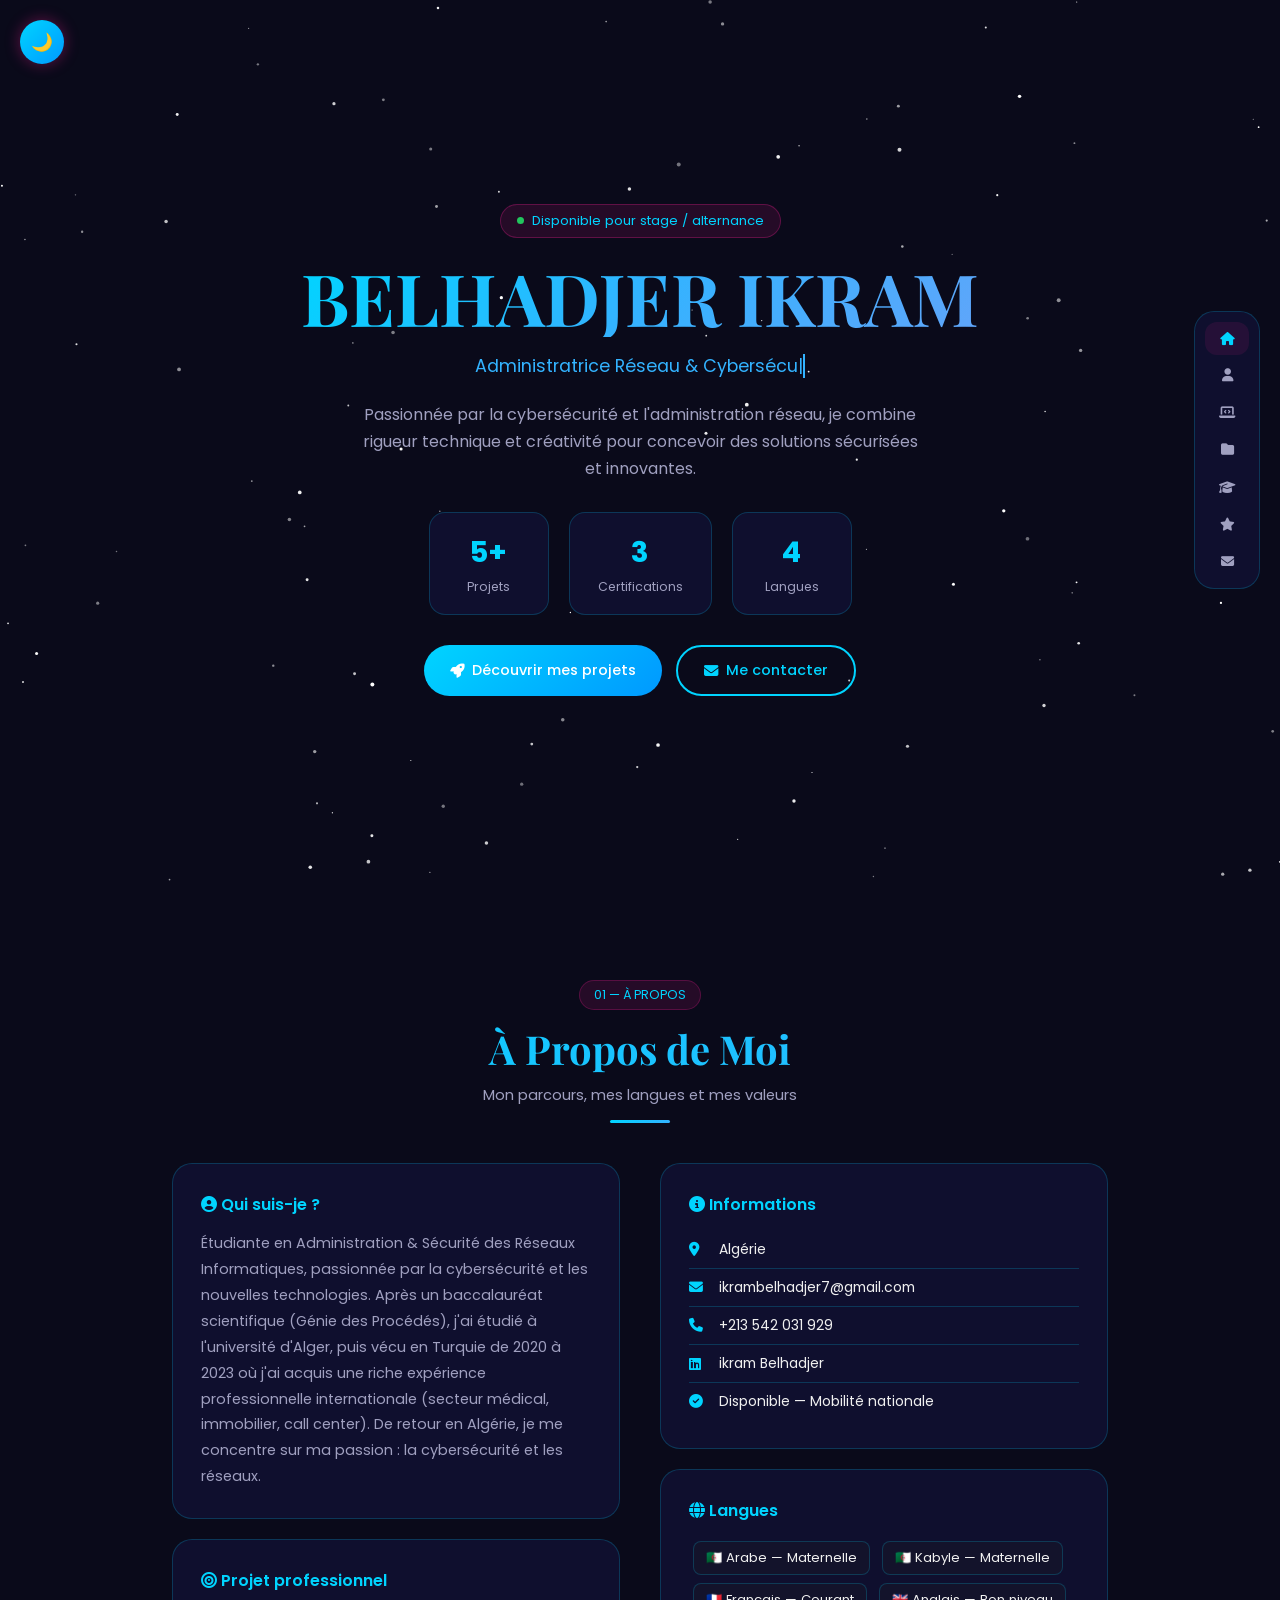
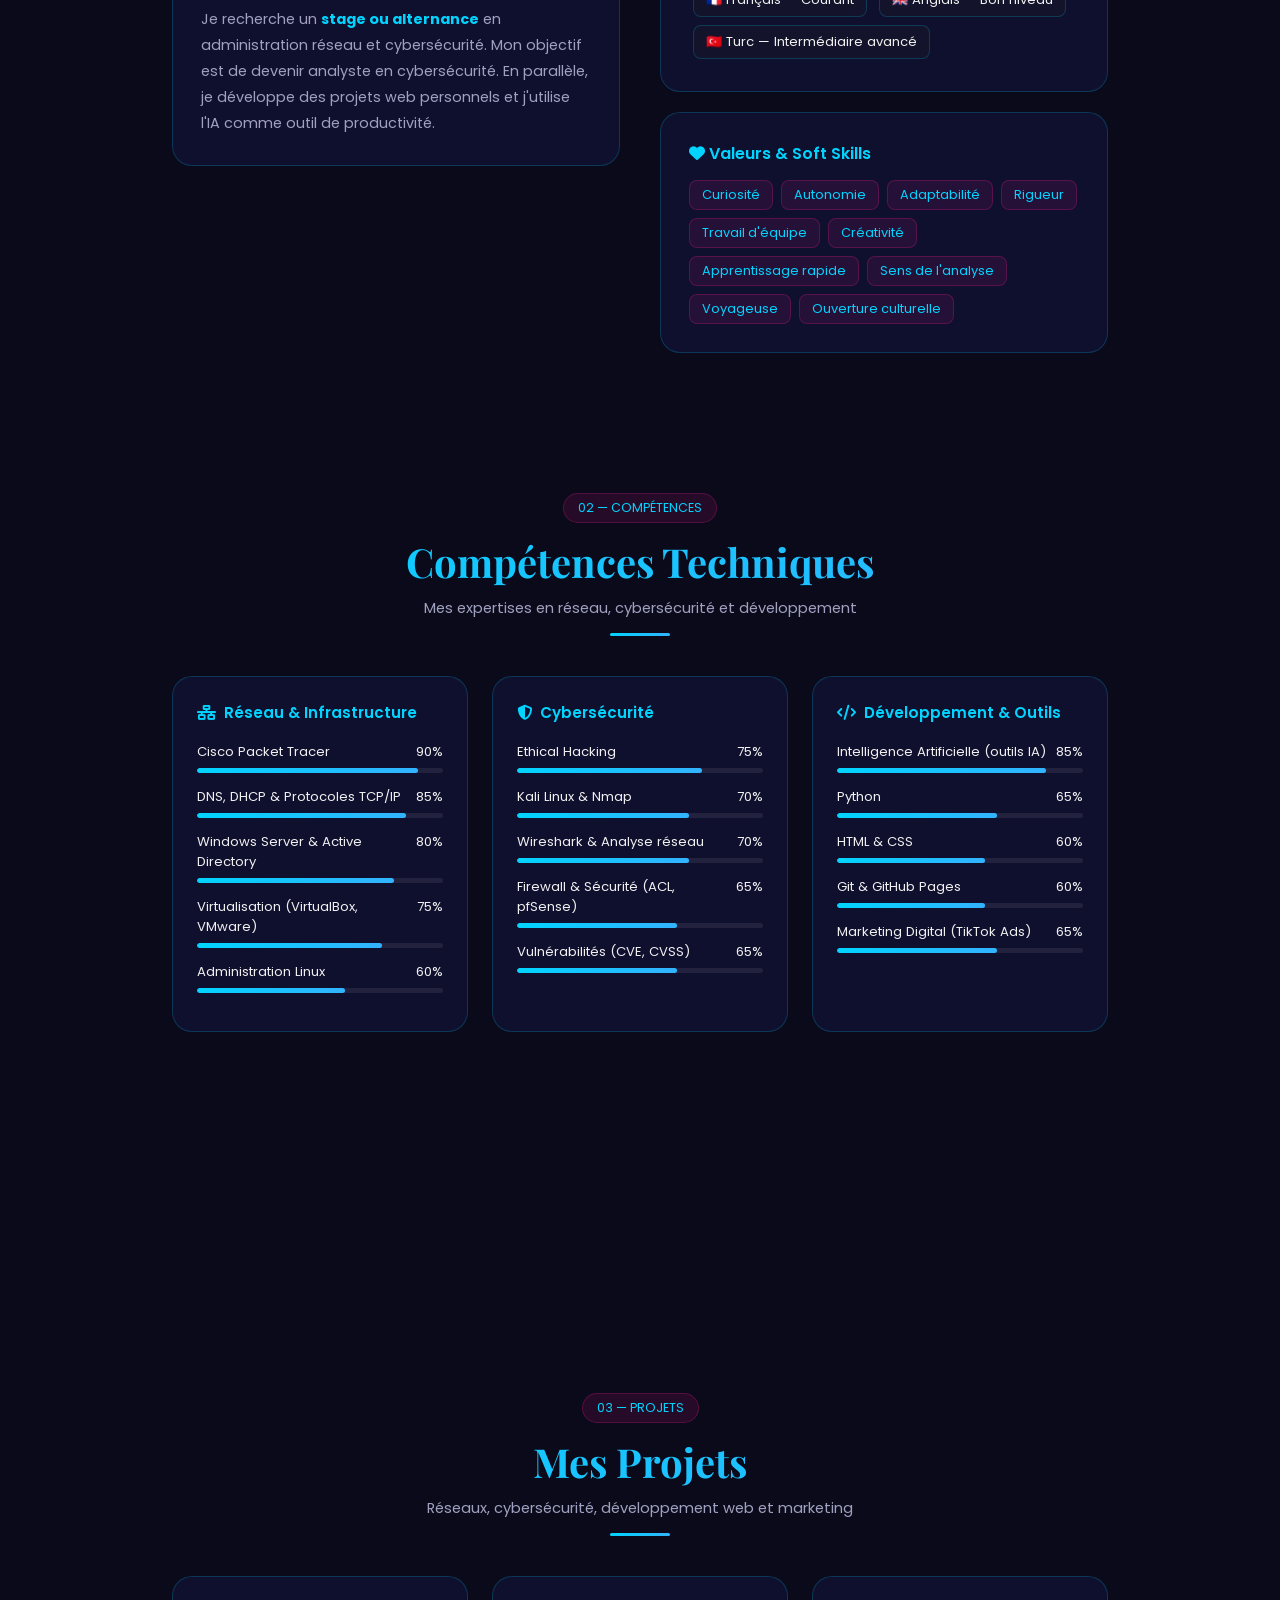
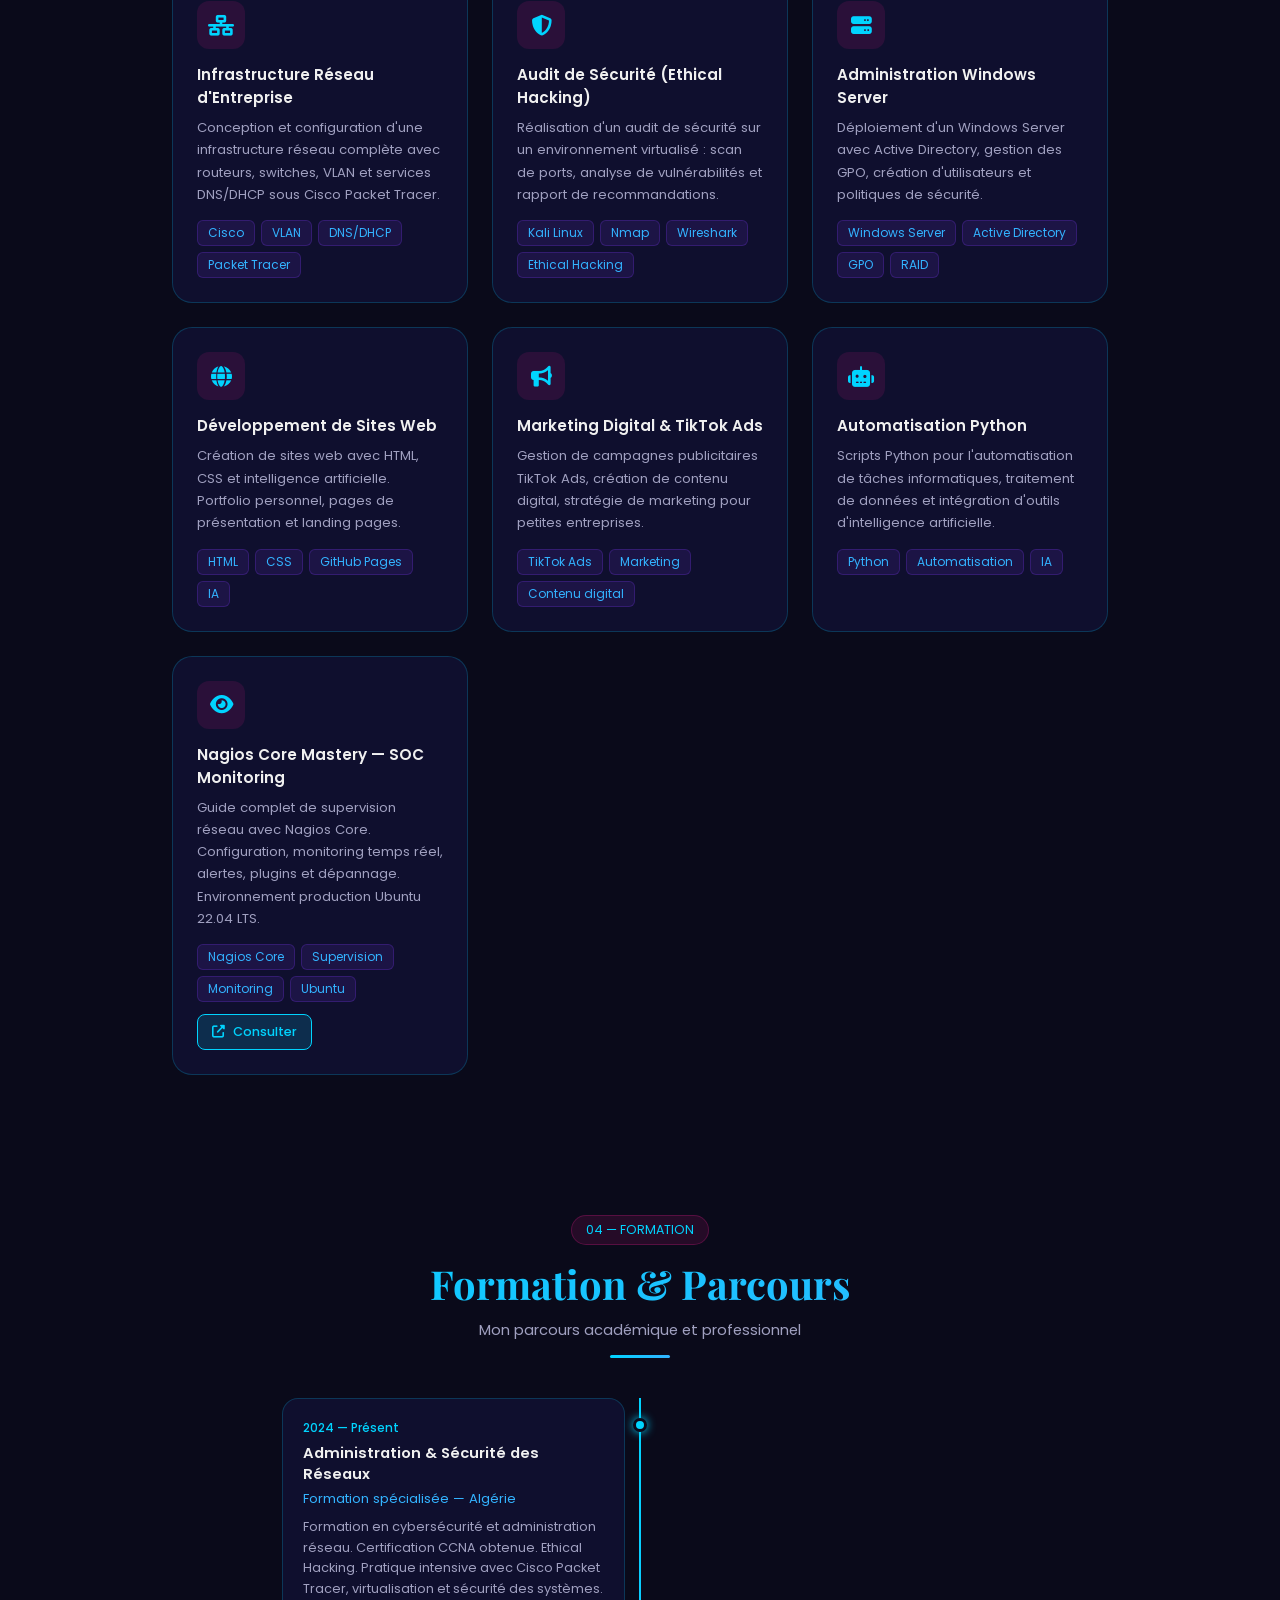
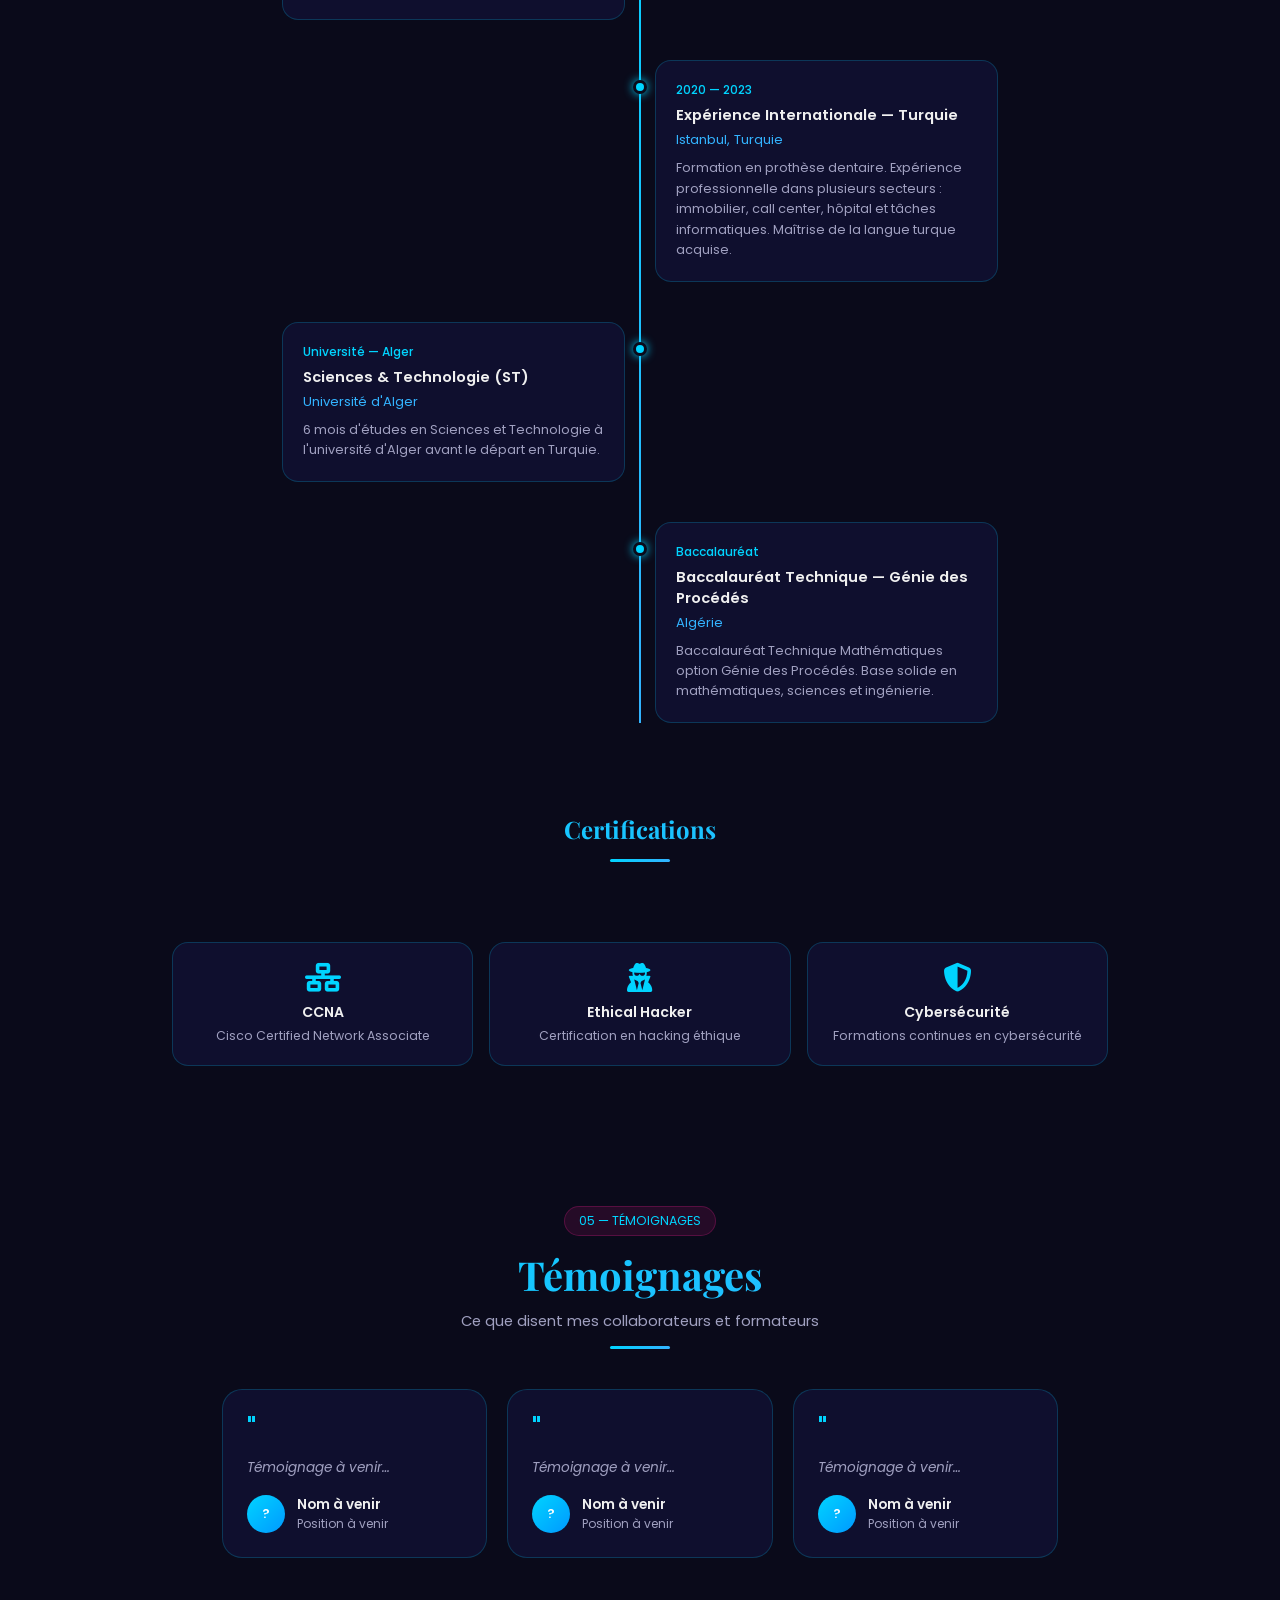
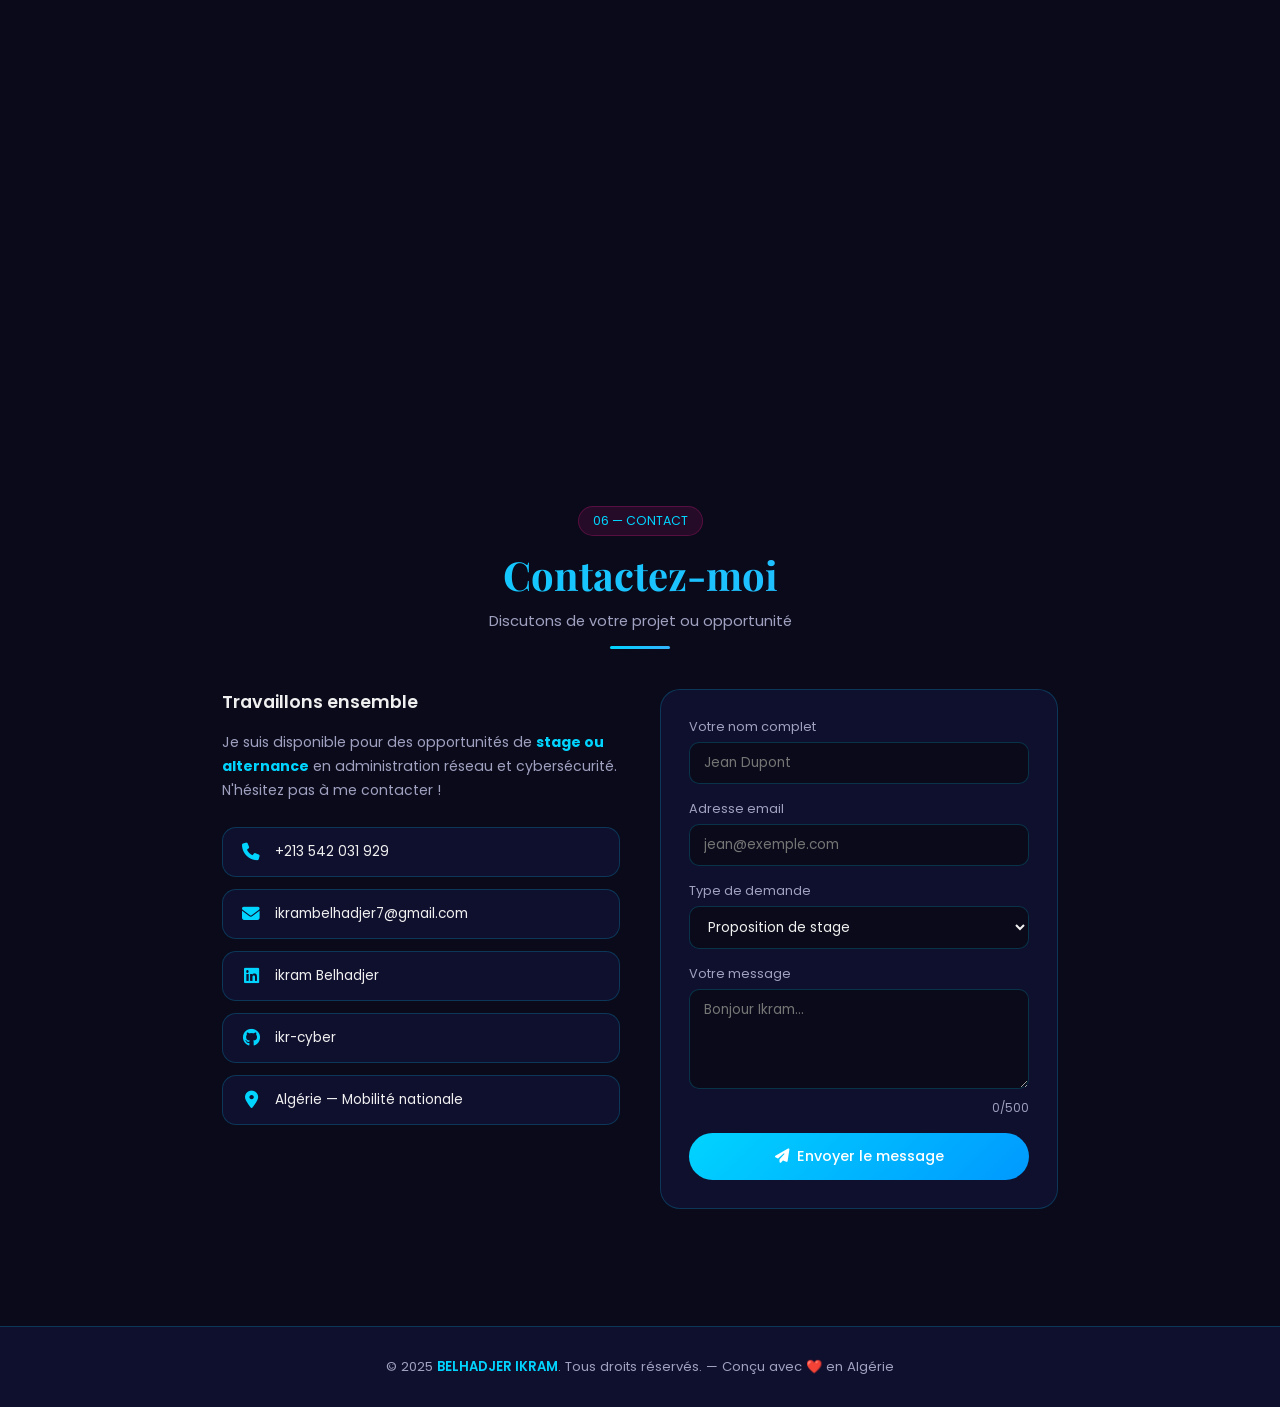
==== commit a9eb2a84: "Update index.html" ====
--- a/index.html
+++ b/index.html
@@ -503,7 +503,7 @@
       <p>Guide complet de supervision réseau avec Nagios Core. Configuration, monitoring temps réel, alertes, plugins et dépannage. Environnement production Ubuntu 22.04 LTS.</p>
       <div class="project-tags"><span>Nagios Core</span><span>Supervision</span><span>Monitoring</span><span>Ubuntu</span></div>
       <div style="margin-top: 12px;">
-        <a href="index__1_.html" target="_blank" class="btn" style="display: inline-flex; padding: 8px 14px; font-size: 0.8rem; background: rgba(0,212,255,0.15); border: 1px solid var(--pink); color: var(--pink); border-radius: 8px; text-decoration: none; transition: all 0.3s;">
+        <a href="ْْْnagios.html" target="_blank" class="btn" style="display: inline-flex; padding: 8px 14px; font-size: 0.8rem; background: rgba(0,212,255,0.15); border: 1px solid var(--pink); color: var(--pink); border-radius: 8px; text-decoration: none; transition: all 0.3s;">
           <i class="fas fa-external-link-alt"></i> Consulter
         </a>
       </div>
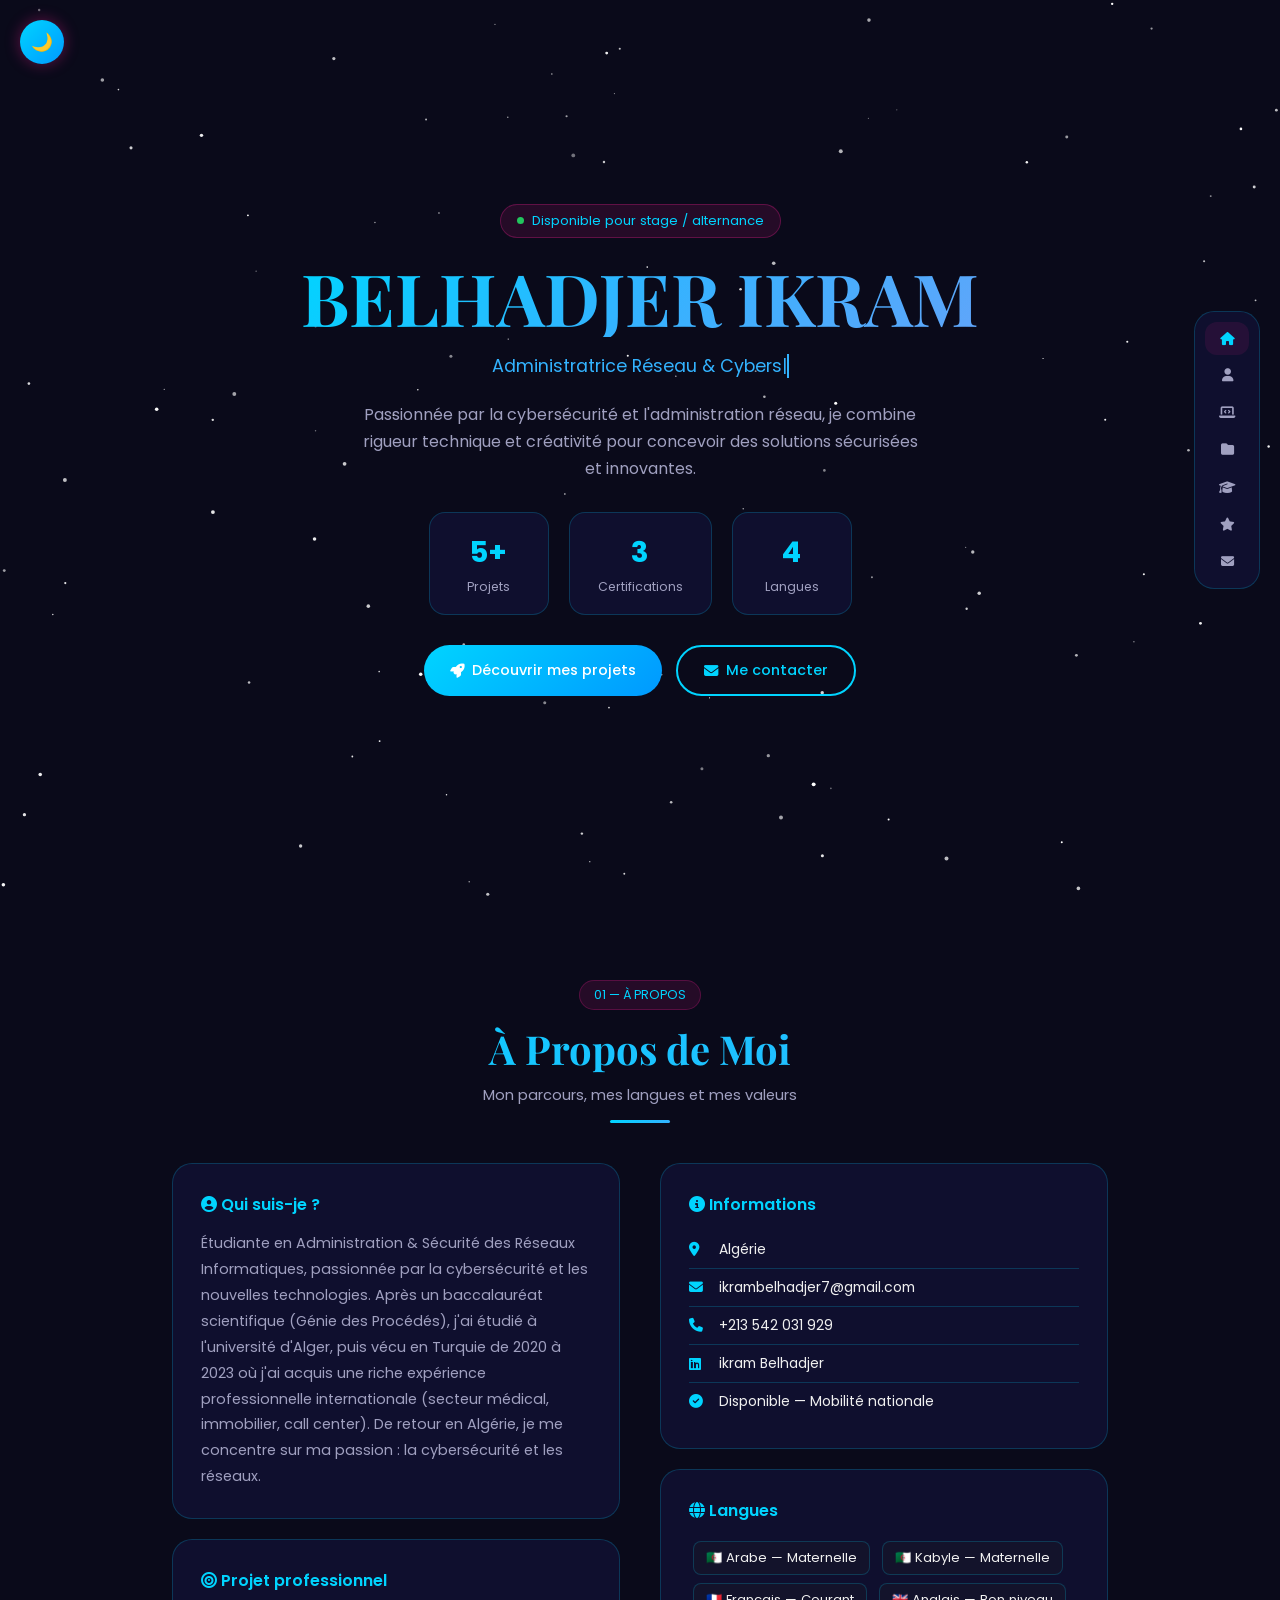
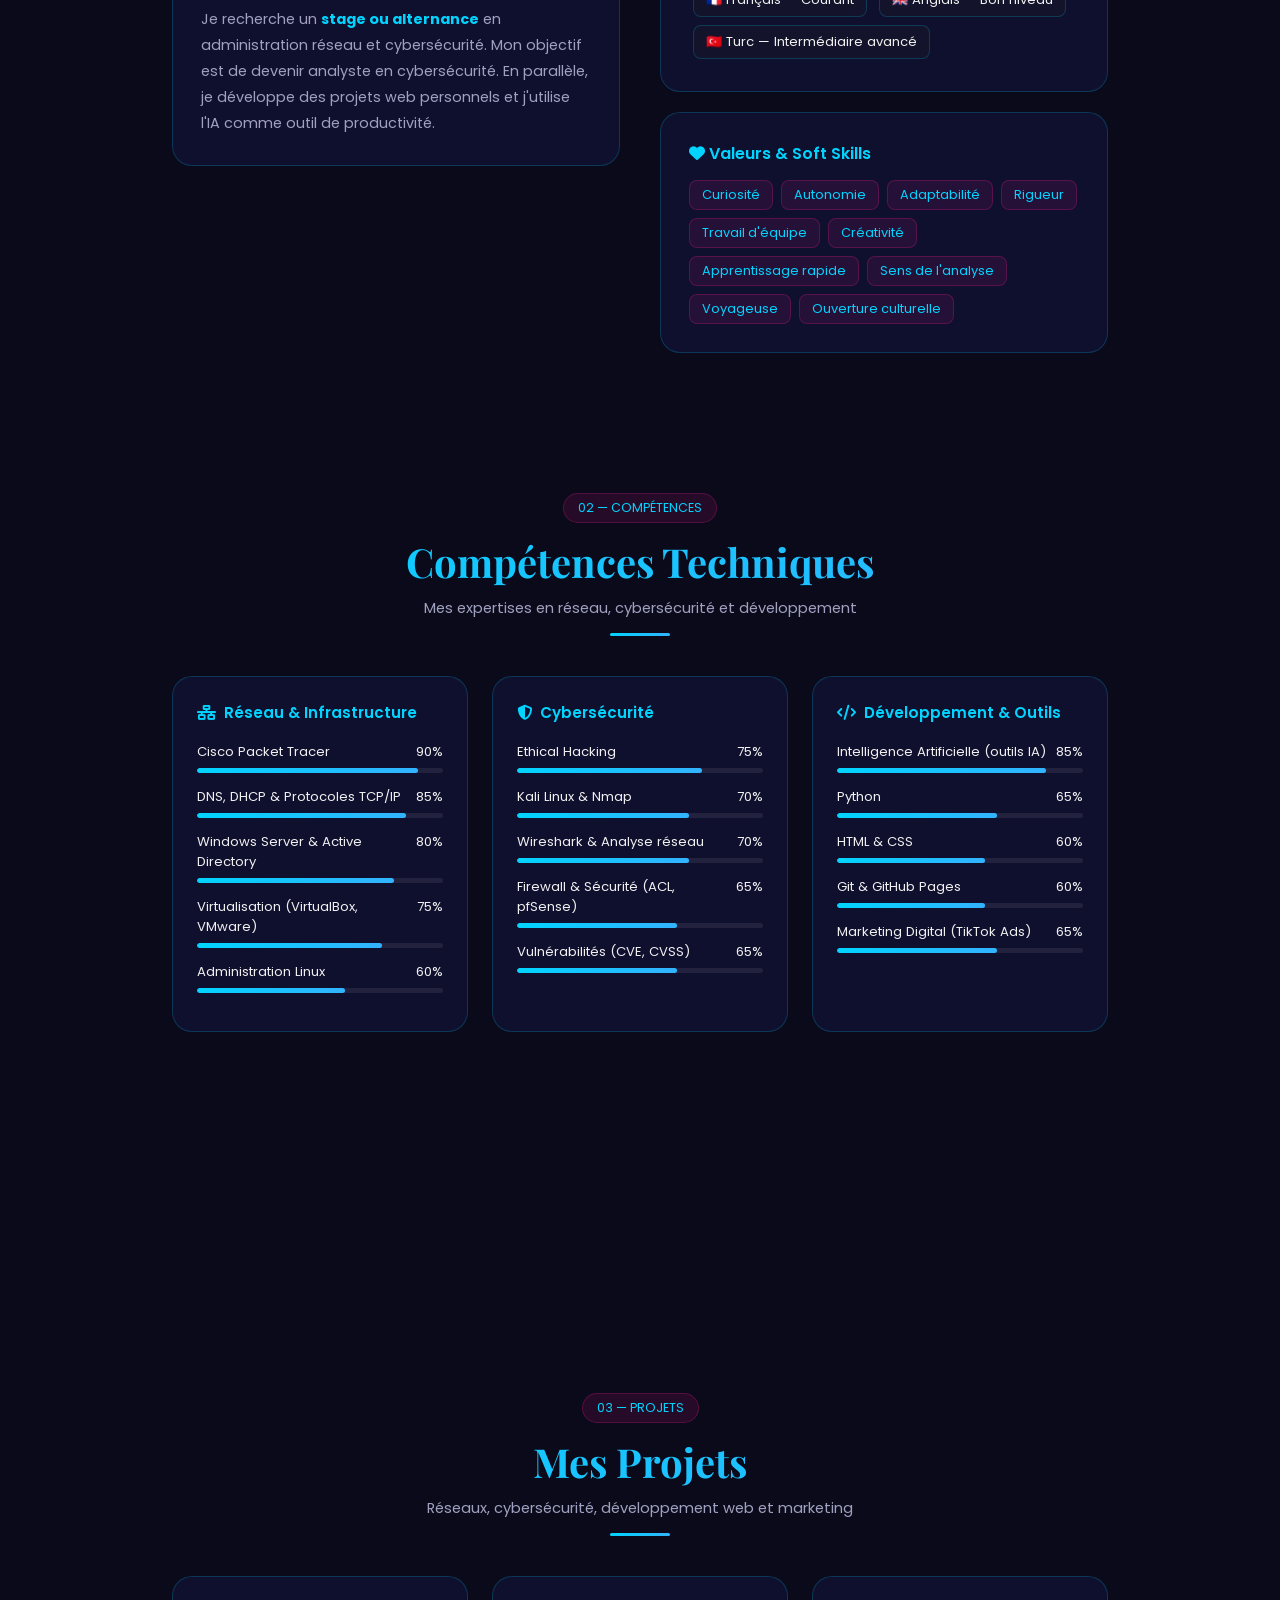
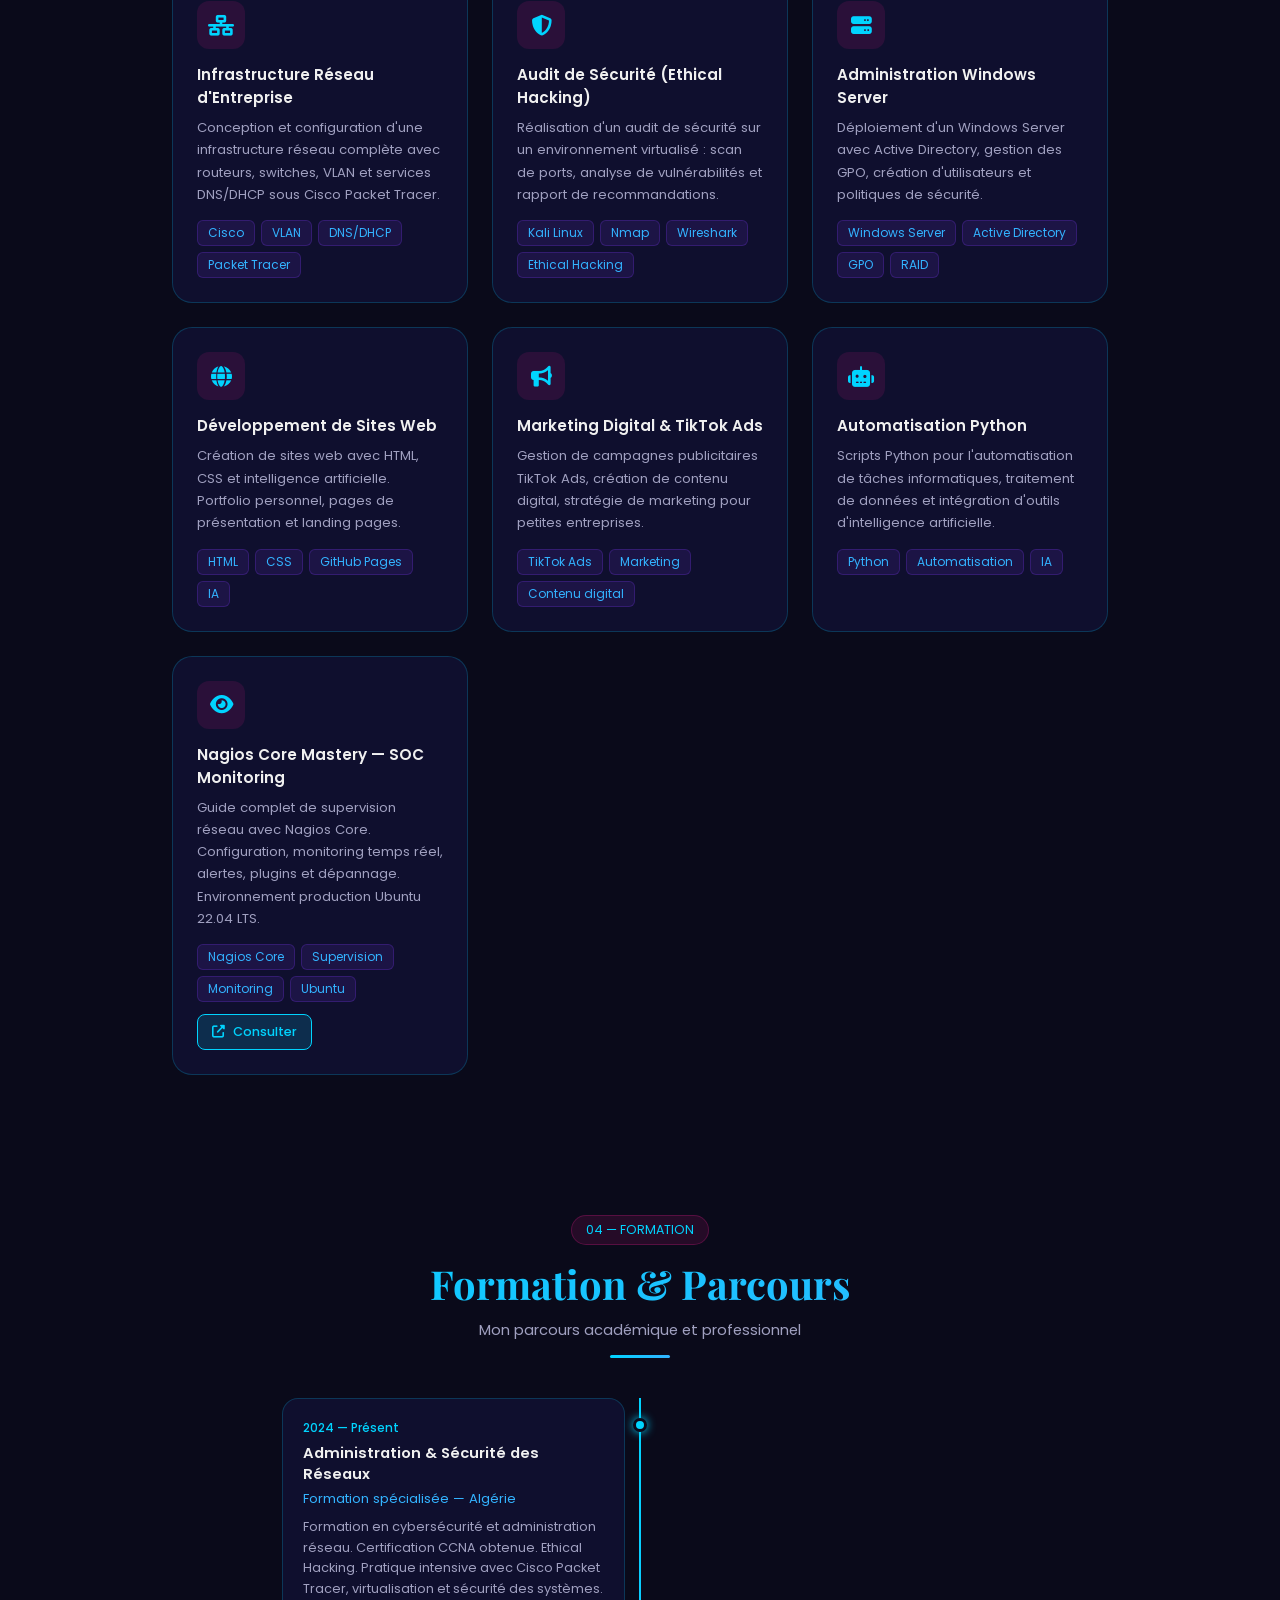
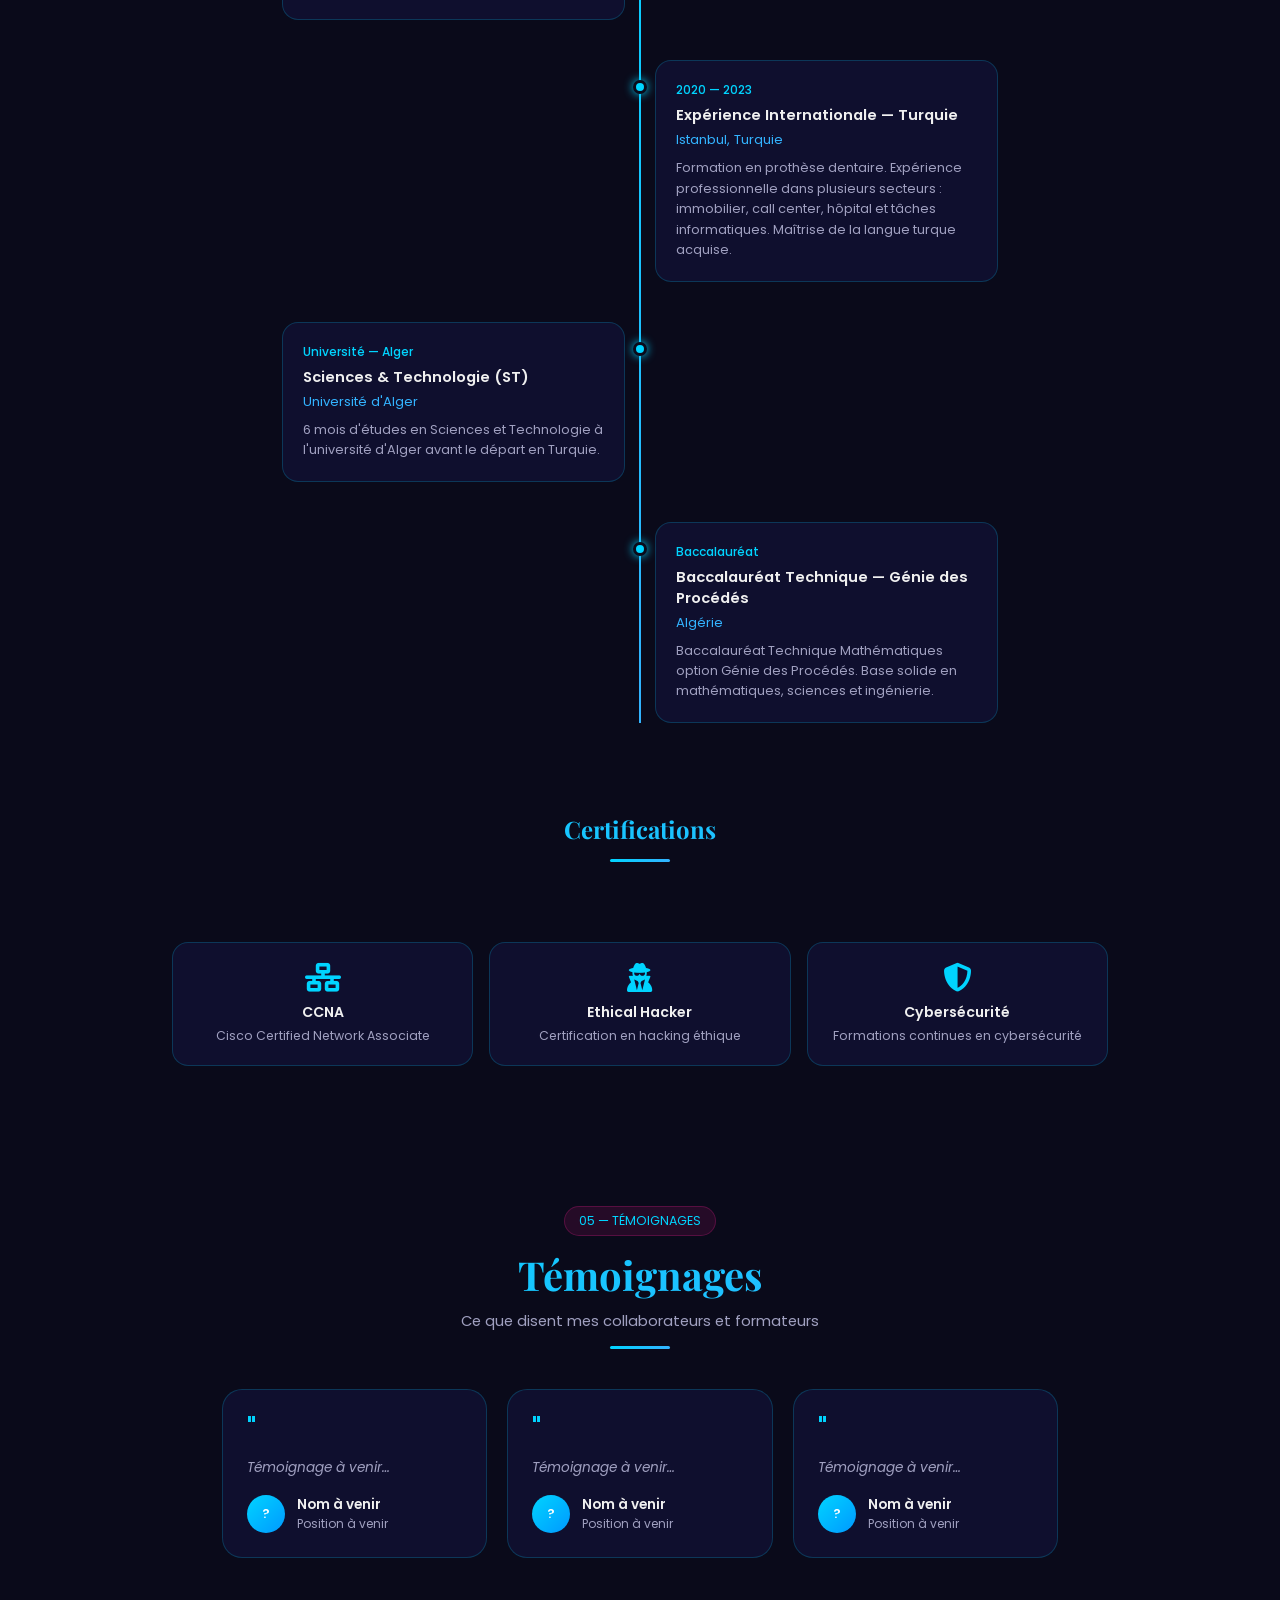
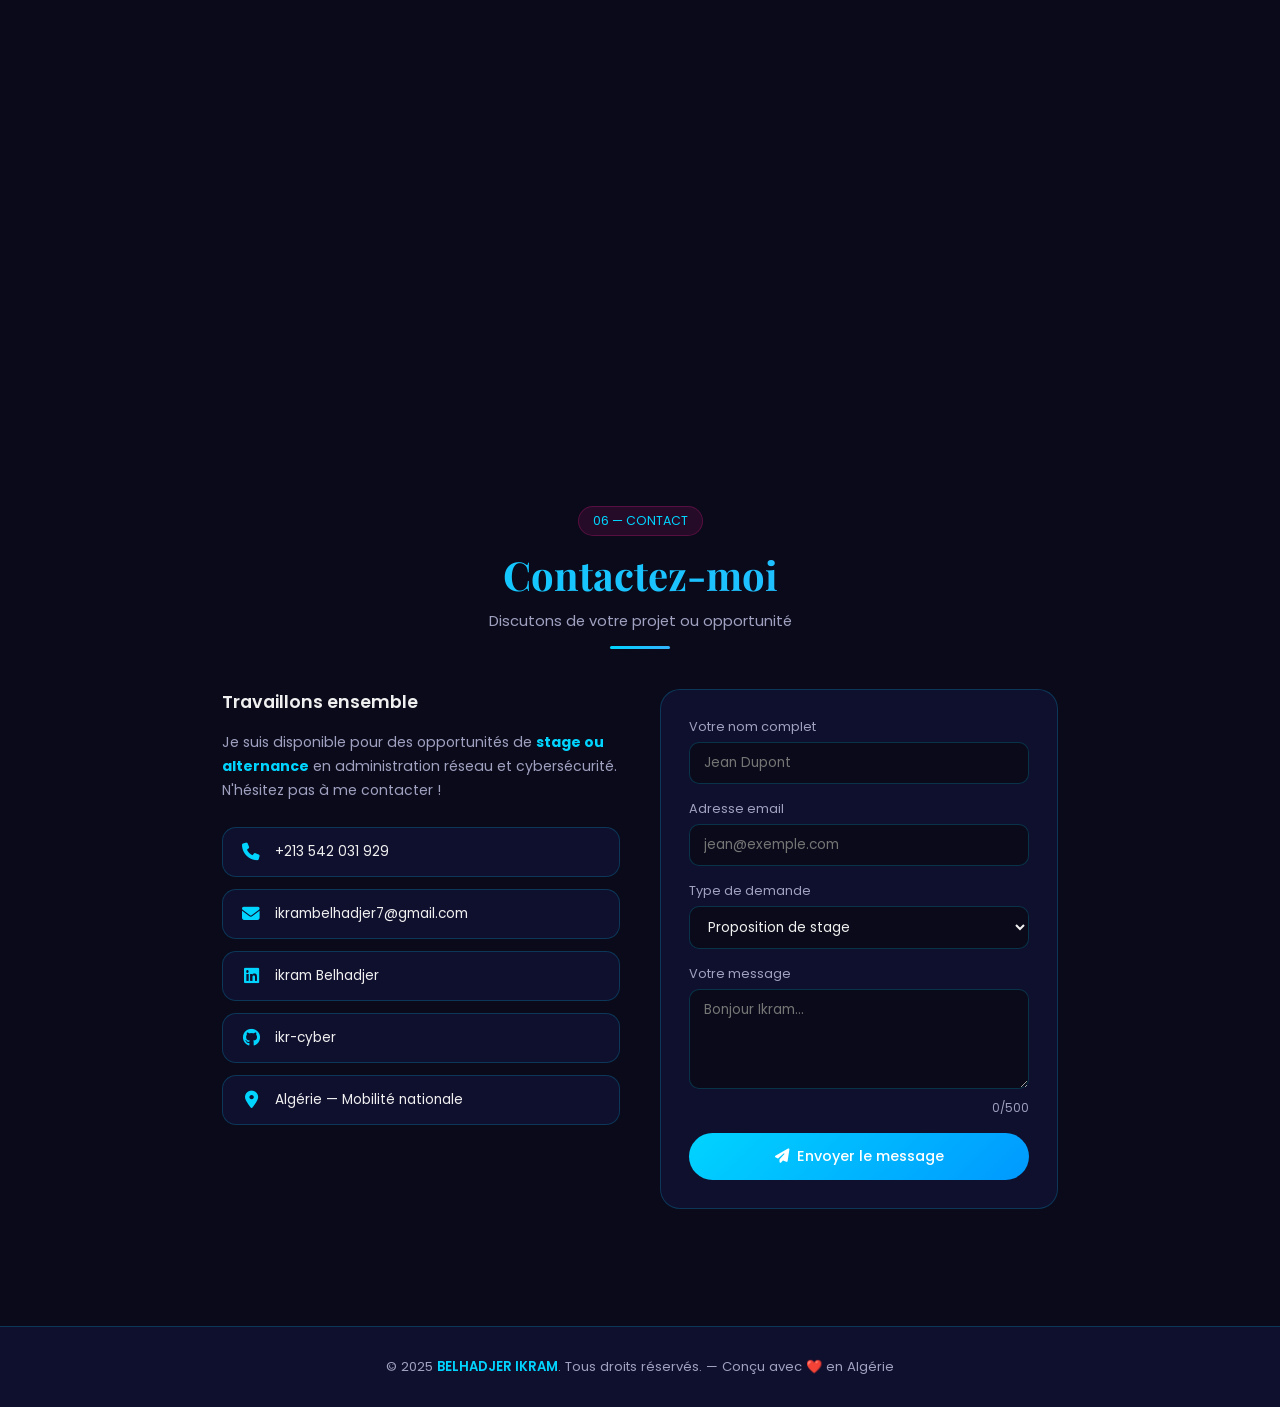
==== commit adce58a4: "Update index.html" ====
--- a/index.html
+++ b/index.html
@@ -503,7 +503,7 @@
       <p>Guide complet de supervision réseau avec Nagios Core. Configuration, monitoring temps réel, alertes, plugins et dépannage. Environnement production Ubuntu 22.04 LTS.</p>
       <div class="project-tags"><span>Nagios Core</span><span>Supervision</span><span>Monitoring</span><span>Ubuntu</span></div>
       <div style="margin-top: 12px;">
-        <a href="ْْْnagios.html" target="_blank" class="btn" style="display: inline-flex; padding: 8px 14px; font-size: 0.8rem; background: rgba(0,212,255,0.15); border: 1px solid var(--pink); color: var(--pink); border-radius: 8px; text-decoration: none; transition: all 0.3s;">
+        <a href="nagios.html" target="_blank" class="btn" style="display: inline-flex; padding: 8px 14px; font-size: 0.8rem; background: rgba(0,212,255,0.15); border: 1px solid var(--pink); color: var(--pink); border-radius: 8px; text-decoration: none; transition: all 0.3s;">
           <i class="fas fa-external-link-alt"></i> Consulter
         </a>
       </div>
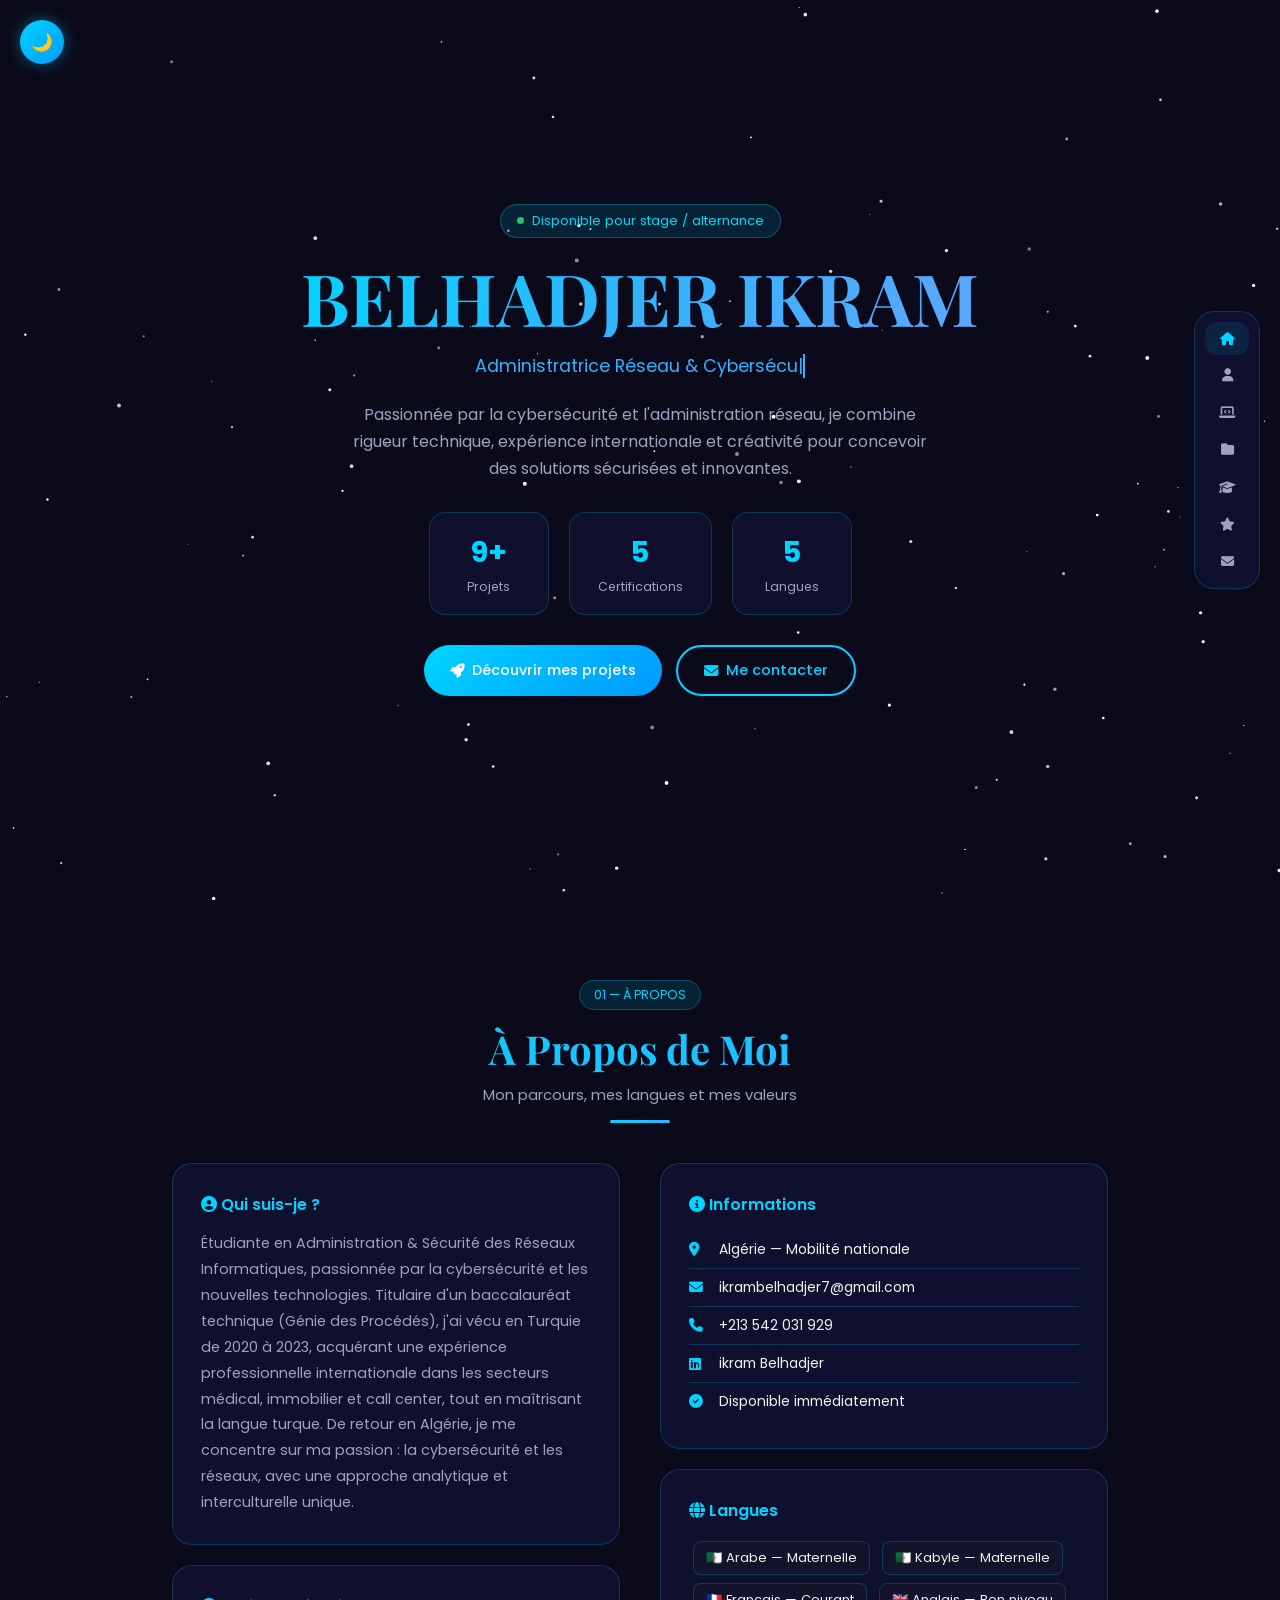
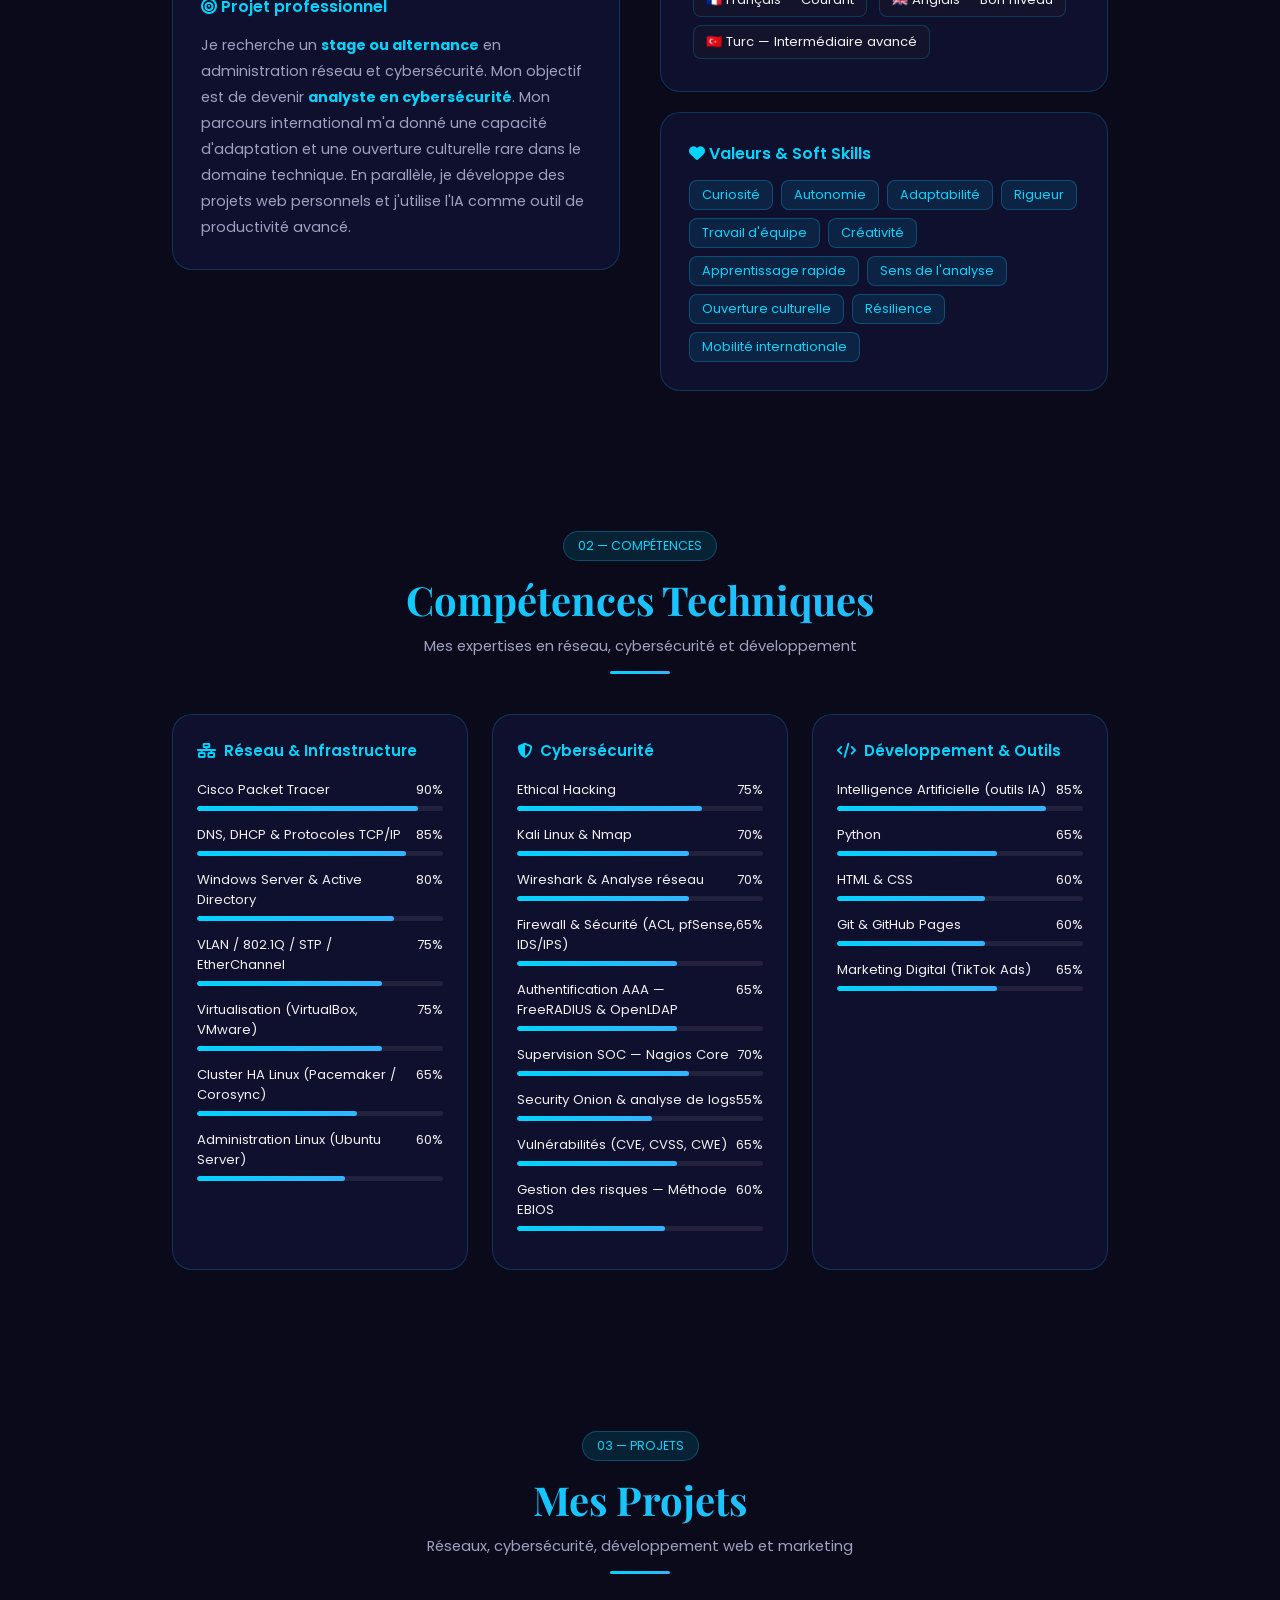
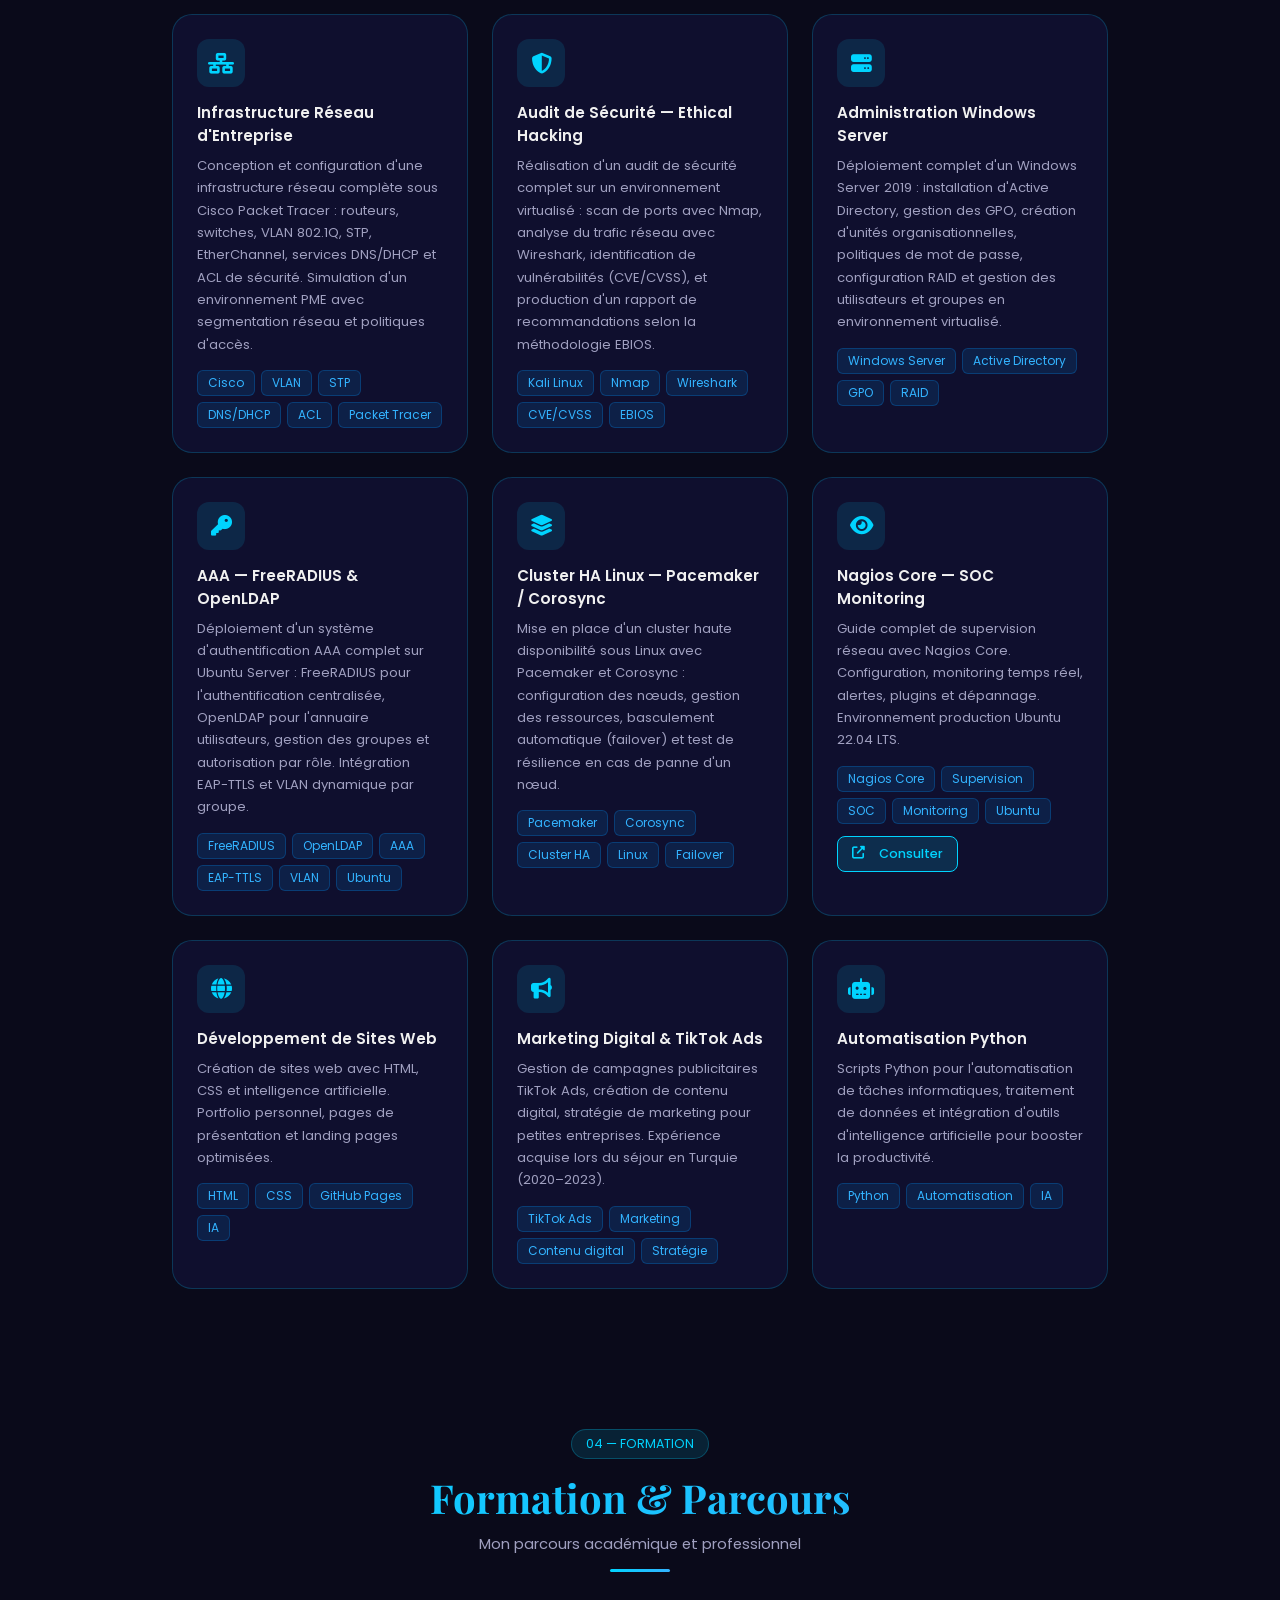
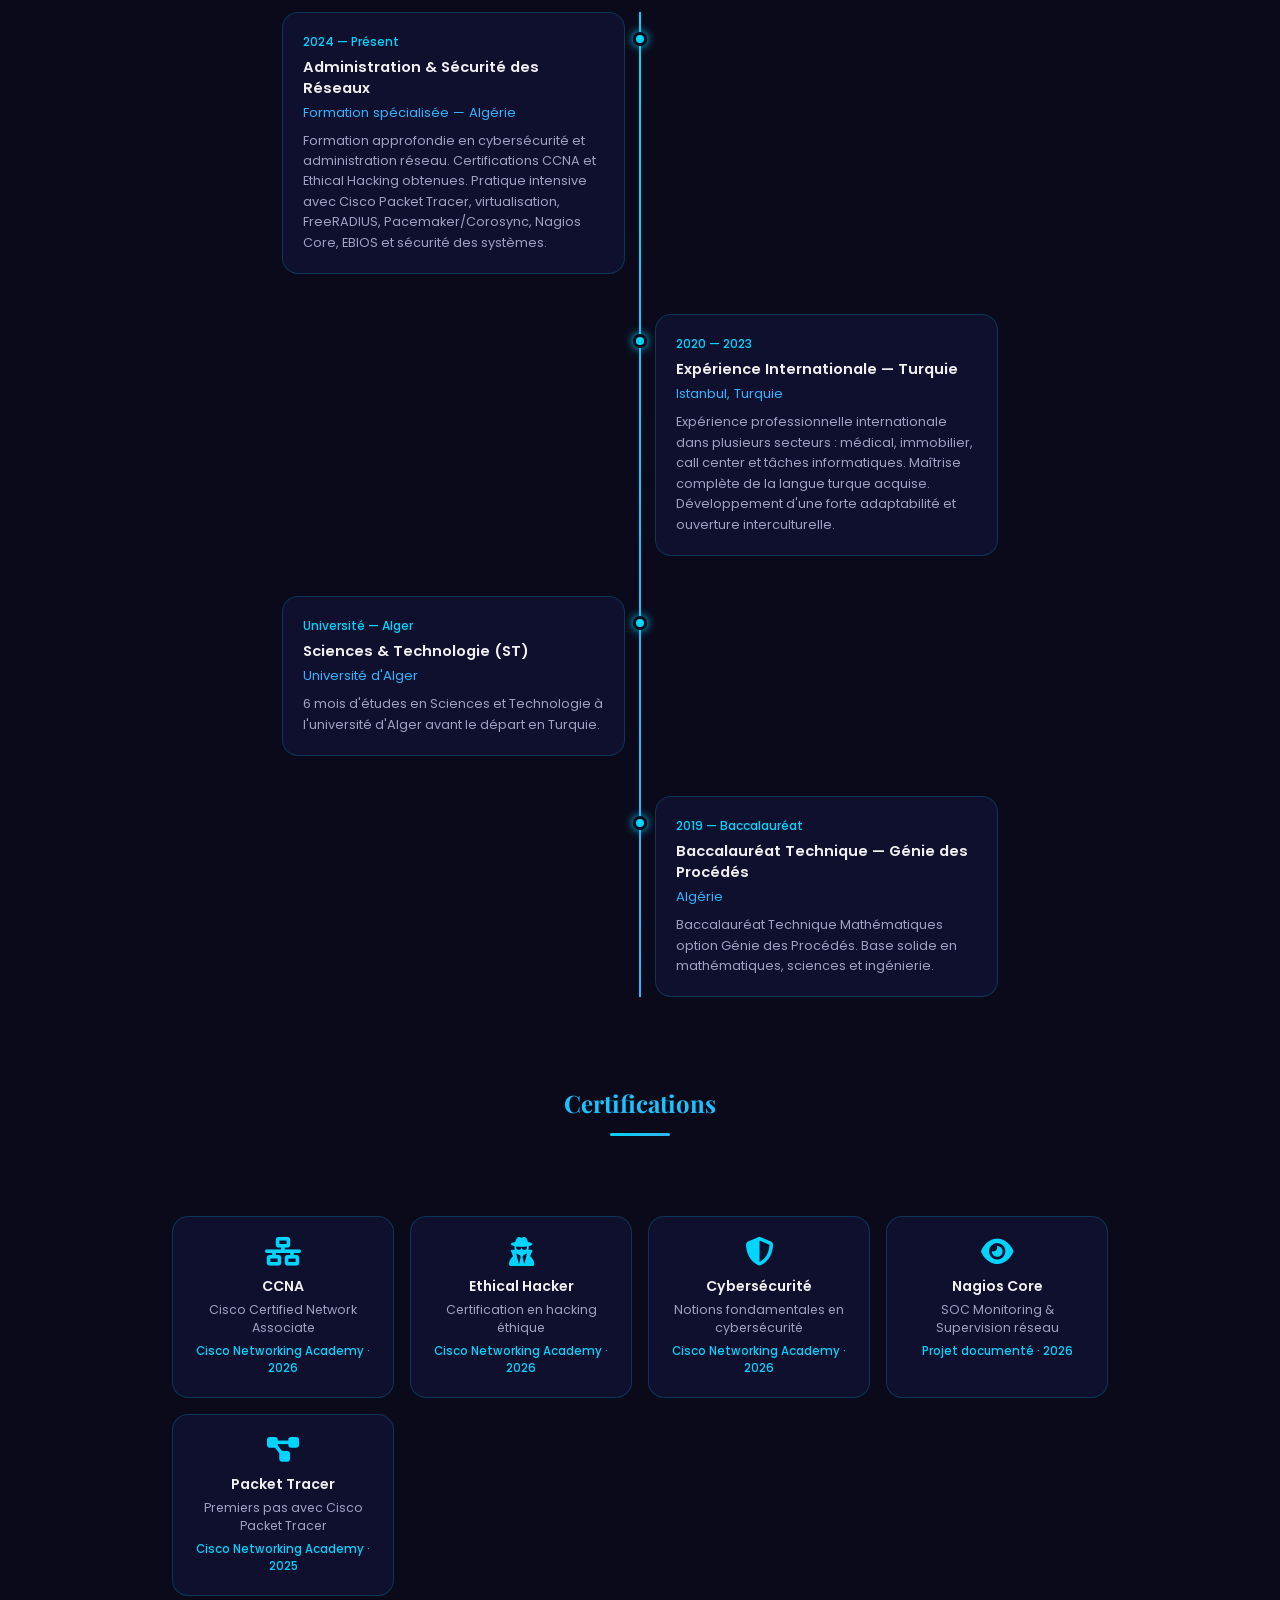
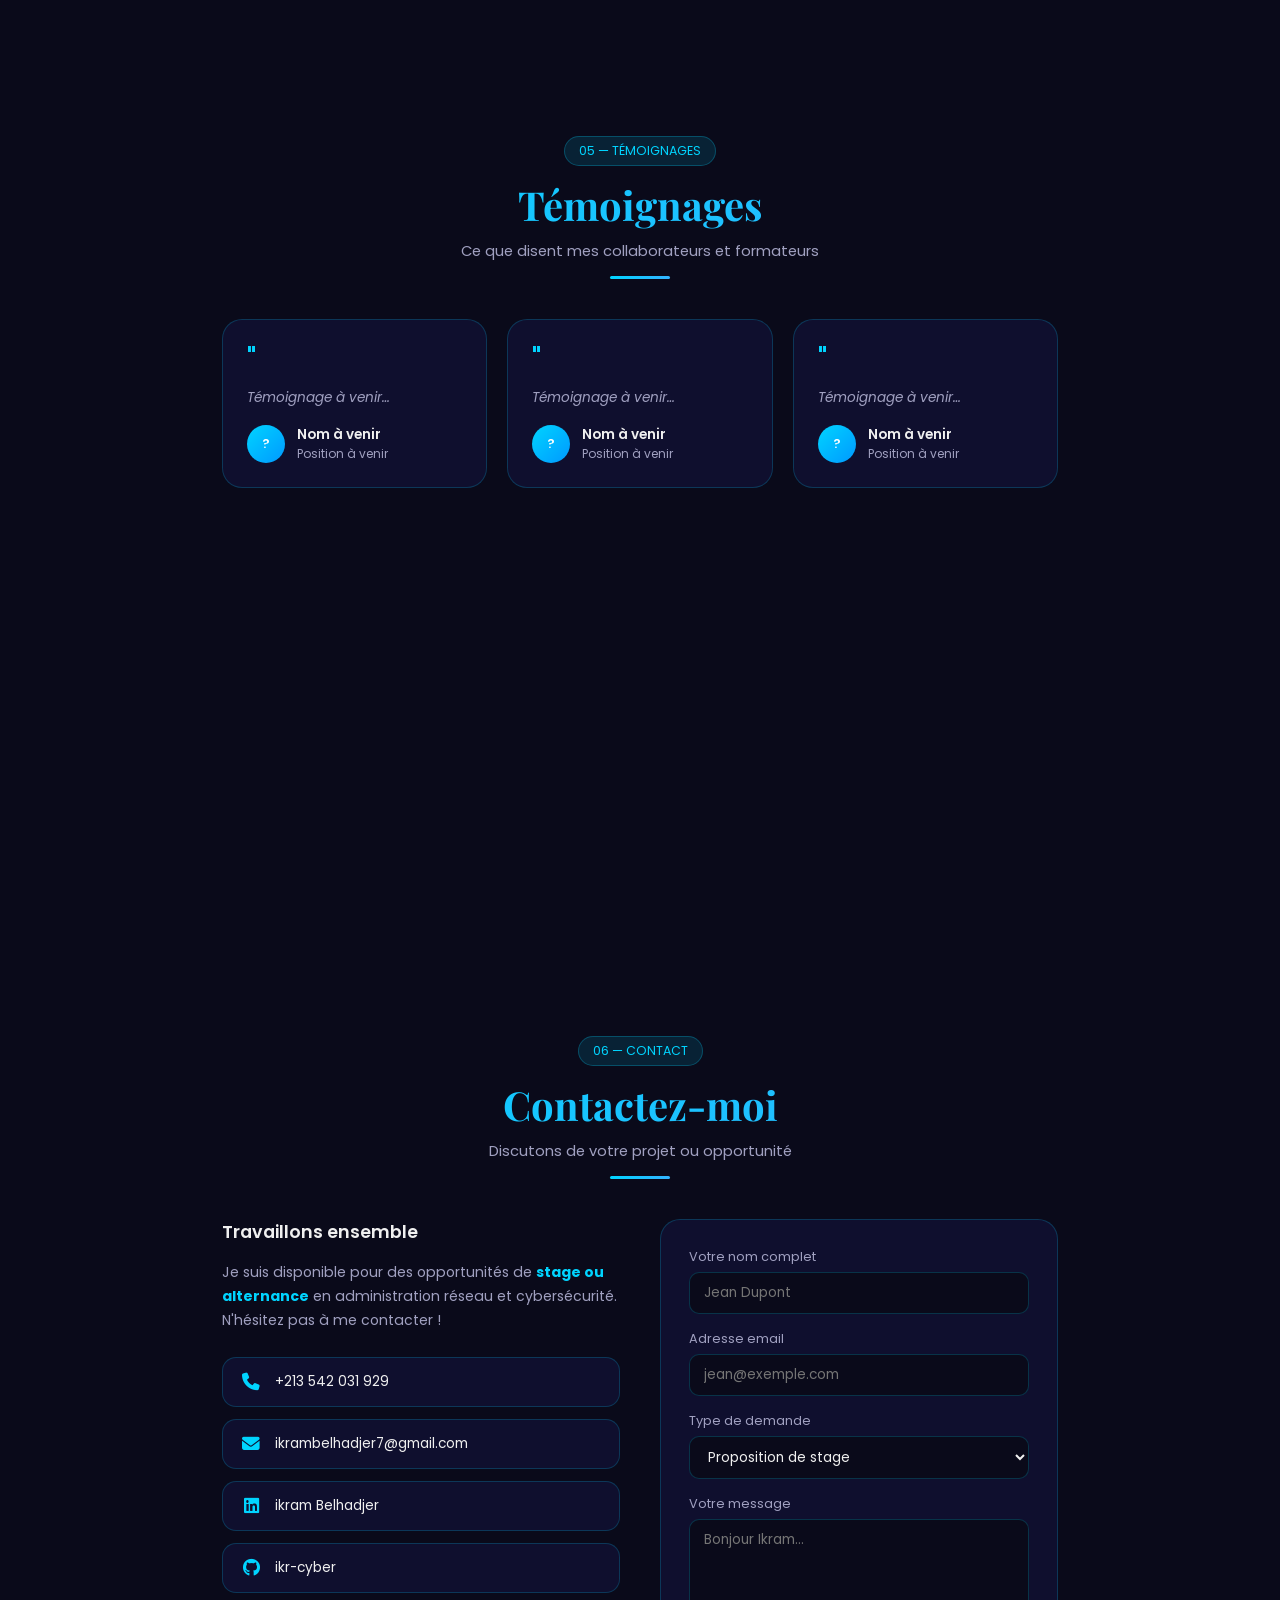
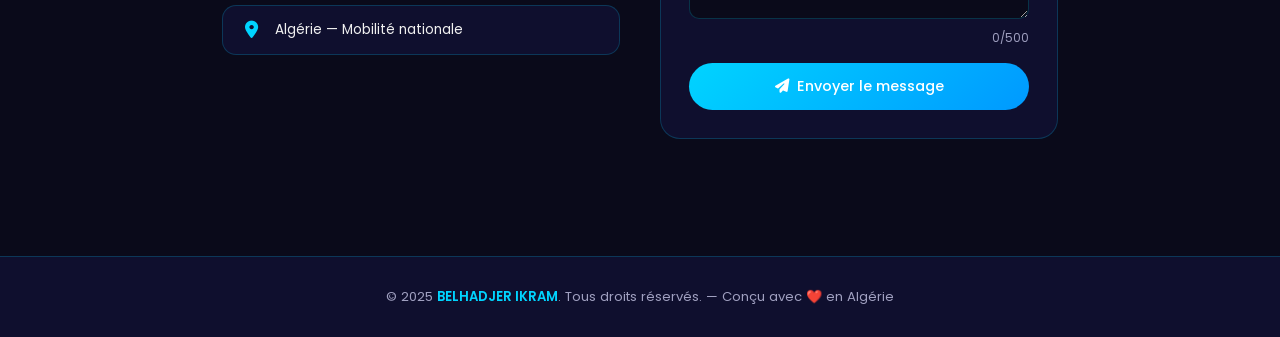
==== commit a68e58c9: "Update index.html" ====
--- a/index.html
+++ b/index.html
@@ -39,10 +39,8 @@
     transition: background 0.4s, color 0.4s;
   }
 
-  /* ===== STARS ===== */
   #stars { position: fixed; top: 0; left: 0; width: 100%; height: 100%; z-index: 0; pointer-events: none; }
 
-  /* ===== LOADER ===== */
   #loader {
     position: fixed; inset: 0; background: #0a0a1a;
     display: flex; flex-direction: column; align-items: center; justify-content: center;
@@ -57,17 +55,15 @@
   .loader-bar { height: 100%; width: 0%; background: linear-gradient(90deg, var(--pink), var(--purple-light)); border-radius: 10px; transition: width 0.05s; }
   #loader-pct { color: var(--pink); font-size: 1rem; margin-top: 10px; }
 
-  /* ===== THEME TOGGLE ===== */
   #themeToggle {
     position: fixed; top: 20px; left: 20px;
     background: linear-gradient(135deg, var(--pink), var(--purple));
     border: none; border-radius: 50%; width: 44px; height: 44px;
     cursor: pointer; z-index: 1000; font-size: 1.1rem;
     display: flex; align-items: center; justify-content: center;
-    box-shadow: 0 0 15px rgba(233,30,140,0.4);
-  }
-
-  /* ===== NAV ===== */
+    box-shadow: 0 0 15px rgba(0,212,255,0.4);
+  }
+
   nav {
     position: fixed; right: 20px; top: 50%; transform: translateY(-50%);
     background: var(--bg-card); border: 1px solid var(--border);
@@ -80,22 +76,21 @@
     text-decoration: none; border-radius: 12px; font-size: 0.82rem;
     transition: all 0.3s;
   }
-  nav a:hover, nav a.active { color: var(--pink); background: rgba(233,30,140,0.1); }
+  nav a:hover, nav a.active { color: var(--pink); background: rgba(0,212,255,0.1); }
   nav a i { width: 16px; text-align: center; }
   nav a span { display: none; }
   nav:hover a span { display: inline; }
 
-  /* ===== SECTIONS ===== */
   section { position: relative; z-index: 1; min-height: 100vh; }
 
-  /* ===== HERO ===== */
+  /* HERO */
   #home {
     display: flex; flex-direction: column; align-items: center; justify-content: center;
     text-align: center; padding: 2rem;
   }
   .badge {
     display: inline-flex; align-items: center; gap: 8px;
-    background: rgba(233,30,140,0.12); border: 1px solid rgba(233,30,140,0.3);
+    background: rgba(0,212,255,0.12); border: 1px solid rgba(0,212,255,0.3);
     color: var(--pink); padding: 6px 16px; border-radius: 50px; font-size: 0.82rem;
     margin-bottom: 20px;
   }
@@ -112,7 +107,7 @@
   .typing-wrap { font-size: 1.1rem; color: var(--purple-light); margin-bottom: 20px; min-height: 28px; }
   .cursor { border-right: 2px solid var(--purple-light); animation: blink 0.8s infinite; }
   @keyframes blink { 0%,100%{opacity:1} 50%{opacity:0} }
-  .hero-desc { max-width: 560px; color: var(--text-muted); line-height: 1.7; margin-bottom: 30px; }
+  .hero-desc { max-width: 580px; color: var(--text-muted); line-height: 1.7; margin-bottom: 30px; }
 
   .stats-row { display: flex; gap: 20px; flex-wrap: wrap; justify-content: center; margin-bottom: 30px; }
   .stat-card {
@@ -120,7 +115,7 @@
     border-radius: 16px; padding: 18px 28px; text-align: center; min-width: 120px;
     transition: transform 0.3s, box-shadow 0.3s;
   }
-  .stat-card:hover { transform: translateY(-4px); box-shadow: 0 10px 30px rgba(233,30,140,0.2); }
+  .stat-card:hover { transform: translateY(-4px); box-shadow: 0 10px 30px rgba(0,212,255,0.2); }
   .stat-card h2 { font-size: 1.8rem; color: var(--pink); font-weight: 700; }
   .stat-card p { font-size: 0.78rem; color: var(--text-muted); margin-top: 4px; }
 
@@ -132,16 +127,16 @@
     transition: all 0.3s; font-weight: 500; text-decoration: none;
   }
   .btn-primary { background: linear-gradient(135deg, var(--pink), var(--purple)); color: white; }
-  .btn-primary:hover { transform: translateY(-2px); box-shadow: 0 8px 25px rgba(233,30,140,0.4); }
+  .btn-primary:hover { transform: translateY(-2px); box-shadow: 0 8px 25px rgba(0,212,255,0.4); }
   .btn-outline { background: transparent; border: 2px solid var(--pink); color: var(--pink); }
-  .btn-outline:hover { background: rgba(233,30,140,0.1); }
-
-  /* ===== SECTION HEADERS ===== */
+  .btn-outline:hover { background: rgba(0,212,255,0.1); }
+
+  /* SECTION HEADERS */
   .section-header { text-align: center; padding: 80px 2rem 40px; }
   .section-header .tag {
-    display: inline-block; background: rgba(233,30,140,0.12);
+    display: inline-block; background: rgba(0,212,255,0.12);
     color: var(--pink); font-size: 0.78rem; padding: 5px 14px;
-    border-radius: 50px; margin-bottom: 12px; border: 1px solid rgba(233,30,140,0.25);
+    border-radius: 50px; margin-bottom: 12px; border: 1px solid rgba(0,212,255,0.25);
   }
   .section-header h2 {
     font-family: 'Playfair Display', serif;
@@ -153,7 +148,7 @@
   .section-header p { color: var(--text-muted); font-size: 0.92rem; }
   .divider { width: 60px; height: 3px; background: linear-gradient(90deg, var(--pink), var(--purple-light)); border-radius: 2px; margin: 14px auto 0; }
 
-  /* ===== ABOUT ===== */
+  /* ABOUT */
   #about { padding-bottom: 60px; }
   .about-grid {
     max-width: 1000px; margin: 0 auto; padding: 0 2rem;
@@ -176,12 +171,12 @@
   }
   .values-list { display: flex; flex-wrap: wrap; gap: 8px; margin-top: 10px; }
   .values-list span {
-    background: rgba(233,30,140,0.1); color: var(--pink);
-    border: 1px solid rgba(233,30,140,0.25); border-radius: 8px;
+    background: rgba(0,212,255,0.1); color: var(--pink);
+    border: 1px solid rgba(0,212,255,0.25); border-radius: 8px;
     padding: 5px 12px; font-size: 0.8rem;
   }
 
-  /* ===== SKILLS ===== */
+  /* SKILLS */
   #skills { padding-bottom: 60px; }
   .skills-grid {
     max-width: 1000px; margin: 0 auto; padding: 0 2rem;
@@ -197,7 +192,7 @@
   .skill-bar { height: 5px; background: rgba(255,255,255,0.08); border-radius: 10px; overflow: hidden; }
   .skill-fill { height: 100%; background: linear-gradient(90deg, var(--pink), var(--purple-light)); border-radius: 10px; width: 0; transition: width 1.2s ease; }
 
-  /* ===== PROJECTS ===== */
+  /* PROJECTS */
   #projects { padding-bottom: 60px; }
   .projects-grid {
     max-width: 1000px; margin: 0 auto; padding: 0 2rem;
@@ -207,14 +202,14 @@
     background: var(--bg-card); border: 1px solid var(--border);
     border-radius: 20px; padding: 24px; transition: all 0.3s;
   }
-  .project-card:hover { transform: translateY(-6px); box-shadow: 0 15px 40px rgba(233,30,140,0.15); border-color: var(--pink); }
-  .project-icon { width: 48px; height: 48px; background: rgba(233,30,140,0.12); border-radius: 12px; display: flex; align-items: center; justify-content: center; font-size: 1.3rem; margin-bottom: 14px; color: var(--pink); }
+  .project-card:hover { transform: translateY(-6px); box-shadow: 0 15px 40px rgba(0,212,255,0.15); border-color: var(--pink); }
+  .project-icon { width: 48px; height: 48px; background: rgba(0,212,255,0.12); border-radius: 12px; display: flex; align-items: center; justify-content: center; font-size: 1.3rem; margin-bottom: 14px; color: var(--pink); }
   .project-card h3 { font-size: 0.95rem; font-weight: 600; margin-bottom: 8px; }
   .project-card p { color: var(--text-muted); font-size: 0.82rem; line-height: 1.7; margin-bottom: 14px; }
   .project-tags { display: flex; flex-wrap: wrap; gap: 6px; }
-  .project-tags span { background: rgba(124,58,237,0.12); color: var(--purple-light); border: 1px solid rgba(124,58,237,0.25); border-radius: 6px; padding: 3px 10px; font-size: 0.75rem; }
-
-  /* ===== EDUCATION ===== */
+  .project-tags span { background: rgba(0,153,255,0.12); color: var(--purple-light); border: 1px solid rgba(0,153,255,0.25); border-radius: 6px; padding: 3px 10px; font-size: 0.75rem; }
+
+  /* EDUCATION */
   #education { padding-bottom: 60px; }
   .edu-timeline { max-width: 780px; margin: 0 auto; padding: 0 2rem; position: relative; }
   .edu-timeline::before {
@@ -222,10 +217,7 @@
     width: 2px; background: linear-gradient(180deg, var(--pink), var(--purple-light));
     transform: translateX(-50%);
   }
-  .edu-item {
-    display: grid; grid-template-columns: 1fr 1fr; gap: 30px;
-    margin-bottom: 40px; position: relative;
-  }
+  .edu-item { display: grid; grid-template-columns: 1fr 1fr; gap: 30px; margin-bottom: 40px; position: relative; }
   .edu-item:nth-child(odd) .edu-card { grid-column: 1; }
   .edu-item:nth-child(odd) .edu-spacer { grid-column: 2; }
   .edu-item:nth-child(even) .edu-card { grid-column: 2; grid-row: 1; }
@@ -233,27 +225,21 @@
   .edu-dot {
     position: absolute; left: 50%; top: 20px; transform: translateX(-50%);
     width: 14px; height: 14px; background: var(--pink); border-radius: 50%;
-    border: 3px solid var(--bg-dark); box-shadow: 0 0 10px var(--pink);
-    z-index: 2;
-  }
-  .edu-card {
-    background: var(--bg-card); border: 1px solid var(--border);
-    border-radius: 16px; padding: 20px;
-  }
+    border: 3px solid var(--bg-dark); box-shadow: 0 0 10px var(--pink); z-index: 2;
+  }
+  .edu-card { background: var(--bg-card); border: 1px solid var(--border); border-radius: 16px; padding: 20px; }
   .edu-date { font-size: 0.75rem; color: var(--pink); font-weight: 500; margin-bottom: 6px; }
   .edu-card h3 { font-size: 0.92rem; font-weight: 600; margin-bottom: 4px; }
   .edu-card .edu-school { color: var(--purple-light); font-size: 0.82rem; margin-bottom: 8px; }
   .edu-card p { color: var(--text-muted); font-size: 0.8rem; line-height: 1.6; }
-  .cert-grid { max-width: 1000px; margin: 40px auto 0; padding: 0 2rem; display: grid; grid-template-columns: repeat(auto-fit, minmax(220px, 1fr)); gap: 16px; }
-  .cert-card {
-    background: var(--bg-card); border: 1px solid var(--border);
-    border-radius: 16px; padding: 20px; text-align: center;
-  }
+  .cert-grid { max-width: 1000px; margin: 40px auto 0; padding: 0 2rem; display: grid; grid-template-columns: repeat(auto-fit, minmax(200px, 1fr)); gap: 16px; }
+  .cert-card { background: var(--bg-card); border: 1px solid var(--border); border-radius: 16px; padding: 20px; text-align: center; }
   .cert-card i { font-size: 1.8rem; color: var(--pink); margin-bottom: 10px; }
   .cert-card h4 { font-size: 0.88rem; font-weight: 600; margin-bottom: 4px; }
   .cert-card p { font-size: 0.78rem; color: var(--text-muted); }
-
-  /* ===== TESTIMONIALS ===== */
+  .cert-card .cert-date { font-size: 0.72rem; color: var(--pink); margin-top: 6px; font-weight: 500; }
+
+  /* TESTIMONIALS */
   #testimonials { padding-bottom: 60px; }
   .testi-grid { max-width: 900px; margin: 0 auto; padding: 0 2rem; display: grid; grid-template-columns: repeat(auto-fit, minmax(260px, 1fr)); gap: 20px; }
   .testi-card { background: var(--bg-card); border: 1px solid var(--border); border-radius: 20px; padding: 24px; }
@@ -264,7 +250,7 @@
   .testi-name { font-size: 0.85rem; font-weight: 600; }
   .testi-role { font-size: 0.75rem; color: var(--text-muted); }
 
-  /* ===== CONTACT ===== */
+  /* CONTACT */
   #contact { padding-bottom: 80px; }
   .contact-wrap { max-width: 900px; margin: 0 auto; padding: 0 2rem; display: grid; grid-template-columns: 1fr 1fr; gap: 40px; }
   .contact-info h3 { font-size: 1.1rem; font-weight: 600; margin-bottom: 16px; }
@@ -291,7 +277,6 @@
   .form-group textarea { resize: vertical; min-height: 100px; }
   .char-count { font-size: 0.72rem; color: var(--text-muted); text-align: right; margin-top: 4px; }
 
-  /* ===== FOOTER ===== */
   footer {
     background: var(--bg-card); border-top: 1px solid var(--border);
     text-align: center; padding: 30px 2rem; position: relative; z-index: 1;
@@ -299,7 +284,6 @@
   footer p { color: var(--text-muted); font-size: 0.82rem; }
   footer .footer-name { color: var(--pink); font-weight: 600; }
 
-  /* ===== SCROLL REVEAL ===== */
   .reveal { opacity: 0; transform: translateY(30px); transition: opacity 0.7s, transform 0.7s; }
   .reveal.visible { opacity: 1; transform: none; }
 
@@ -343,13 +327,13 @@
   <h1 class="hero-name">BELHADJER IKRAM</h1>
   <div class="typing-wrap"><span id="typingText"></span><span class="cursor">|</span></div>
   <p class="hero-desc">
-    Passionnée par la cybersécurité et l'administration réseau, je combine rigueur technique
-    et créativité pour concevoir des solutions sécurisées et innovantes.
+    Passionnée par la cybersécurité et l'administration réseau, je combine rigueur technique,
+    expérience internationale et créativité pour concevoir des solutions sécurisées et innovantes.
   </p>
   <div class="stats-row">
-    <div class="stat-card"><h2>5+</h2><p>Projets</p></div>
-    <div class="stat-card"><h2>3</h2><p>Certifications</p></div>
-    <div class="stat-card"><h2>4</h2><p>Langues</p></div>
+    <div class="stat-card"><h2>9+</h2><p>Projets</p></div>
+    <div class="stat-card"><h2>5</h2><p>Certifications</p></div>
+    <div class="stat-card"><h2>5</h2><p>Langues</p></div>
   </div>
   <div class="btn-row">
     <a href="#projects" class="btn btn-primary"><i class="fas fa-rocket"></i> Découvrir mes projets</a>
@@ -371,29 +355,32 @@
         <h3><i class="fas fa-user-circle"></i> Qui suis-je ?</h3>
         <p>
           Étudiante en Administration & Sécurité des Réseaux Informatiques, passionnée par la cybersécurité
-          et les nouvelles technologies. Après un baccalauréat scientifique (Génie des Procédés),
-          j'ai étudié à l'université d'Alger, puis vécu en Turquie de 2020 à 2023 où j'ai acquis
-          une riche expérience professionnelle internationale (secteur médical, immobilier, call center).
-          De retour en Algérie, je me concentre sur ma passion : la cybersécurité et les réseaux.
+          et les nouvelles technologies. Titulaire d'un baccalauréat technique (Génie des Procédés),
+          j'ai vécu en Turquie de 2020 à 2023, acquérant une expérience professionnelle internationale
+          dans les secteurs médical, immobilier et call center, tout en maîtrisant la langue turque.
+          De retour en Algérie, je me concentre sur ma passion : la cybersécurité et les réseaux,
+          avec une approche analytique et interculturelle unique.
         </p>
       </div>
       <div class="about-card reveal">
         <h3><i class="fas fa-bullseye"></i> Projet professionnel</h3>
         <p>
           Je recherche un <strong style="color:var(--pink)">stage ou alternance</strong> en administration réseau
-          et cybersécurité. Mon objectif est de devenir analyste en cybersécurité. En parallèle,
-          je développe des projets web personnels et j'utilise l'IA comme outil de productivité.
+          et cybersécurité. Mon objectif est de devenir <strong style="color:var(--pink)">analyste en cybersécurité</strong>.
+          Mon parcours international m'a donné une capacité d'adaptation et une ouverture culturelle rare
+          dans le domaine technique. En parallèle, je développe des projets web personnels
+          et j'utilise l'IA comme outil de productivité avancé.
         </p>
       </div>
     </div>
     <div>
       <div class="about-card reveal" style="margin-bottom:20px">
         <h3><i class="fas fa-info-circle"></i> Informations</h3>
-        <div class="info-row"><i class="fas fa-map-marker-alt"></i><span>Algérie</span></div>
+        <div class="info-row"><i class="fas fa-map-marker-alt"></i><span>Algérie — Mobilité nationale</span></div>
         <div class="info-row"><i class="fas fa-envelope"></i><span>ikrambelhadjer7@gmail.com</span></div>
         <div class="info-row"><i class="fas fa-phone"></i><span>+213 542 031 929</span></div>
         <div class="info-row"><i class="fab fa-linkedin"></i><span>ikram Belhadjer</span></div>
-        <div class="info-row"><i class="fas fa-circle-check"></i><span>Disponible — Mobilité nationale</span></div>
+        <div class="info-row"><i class="fas fa-circle-check"></i><span>Disponible immédiatement</span></div>
       </div>
       <div class="about-card reveal" style="margin-bottom:20px">
         <h3><i class="fas fa-globe"></i> Langues</h3>
@@ -409,7 +396,8 @@
           <span>Curiosité</span><span>Autonomie</span><span>Adaptabilité</span>
           <span>Rigueur</span><span>Travail d'équipe</span><span>Créativité</span>
           <span>Apprentissage rapide</span><span>Sens de l'analyse</span>
-          <span>Voyageuse</span><span>Ouverture culturelle</span>
+          <span>Ouverture culturelle</span><span>Résilience</span>
+          <span>Mobilité internationale</span>
         </div>
       </div>
     </div>
@@ -425,22 +413,31 @@
     <div class="divider"></div>
   </div>
   <div class="skills-grid">
+    <!-- Réseau -->
     <div class="skill-group reveal">
       <h3><i class="fas fa-network-wired"></i> Réseau & Infrastructure</h3>
       <div class="skill-item"><div class="skill-item-top"><span>Cisco Packet Tracer</span><span>90%</span></div><div class="skill-bar"><div class="skill-fill" data-width="90"></div></div></div>
       <div class="skill-item"><div class="skill-item-top"><span>DNS, DHCP & Protocoles TCP/IP</span><span>85%</span></div><div class="skill-bar"><div class="skill-fill" data-width="85"></div></div></div>
       <div class="skill-item"><div class="skill-item-top"><span>Windows Server & Active Directory</span><span>80%</span></div><div class="skill-bar"><div class="skill-fill" data-width="80"></div></div></div>
+      <div class="skill-item"><div class="skill-item-top"><span>VLAN / 802.1Q / STP / EtherChannel</span><span>75%</span></div><div class="skill-bar"><div class="skill-fill" data-width="75"></div></div></div>
       <div class="skill-item"><div class="skill-item-top"><span>Virtualisation (VirtualBox, VMware)</span><span>75%</span></div><div class="skill-bar"><div class="skill-fill" data-width="75"></div></div></div>
-      <div class="skill-item"><div class="skill-item-top"><span>Administration Linux</span><span>60%</span></div><div class="skill-bar"><div class="skill-fill" data-width="60"></div></div></div>
-    </div>
+      <div class="skill-item"><div class="skill-item-top"><span>Cluster HA Linux (Pacemaker / Corosync)</span><span>65%</span></div><div class="skill-bar"><div class="skill-fill" data-width="65"></div></div></div>
+      <div class="skill-item"><div class="skill-item-top"><span>Administration Linux (Ubuntu Server)</span><span>60%</span></div><div class="skill-bar"><div class="skill-fill" data-width="60"></div></div></div>
+    </div>
+    <!-- Cybersécurité -->
     <div class="skill-group reveal">
       <h3><i class="fas fa-shield-alt"></i> Cybersécurité</h3>
       <div class="skill-item"><div class="skill-item-top"><span>Ethical Hacking</span><span>75%</span></div><div class="skill-bar"><div class="skill-fill" data-width="75"></div></div></div>
       <div class="skill-item"><div class="skill-item-top"><span>Kali Linux & Nmap</span><span>70%</span></div><div class="skill-bar"><div class="skill-fill" data-width="70"></div></div></div>
       <div class="skill-item"><div class="skill-item-top"><span>Wireshark & Analyse réseau</span><span>70%</span></div><div class="skill-bar"><div class="skill-fill" data-width="70"></div></div></div>
-      <div class="skill-item"><div class="skill-item-top"><span>Firewall & Sécurité (ACL, pfSense)</span><span>65%</span></div><div class="skill-bar"><div class="skill-fill" data-width="65"></div></div></div>
-      <div class="skill-item"><div class="skill-item-top"><span>Vulnérabilités (CVE, CVSS)</span><span>65%</span></div><div class="skill-bar"><div class="skill-fill" data-width="65"></div></div></div>
-    </div>
+      <div class="skill-item"><div class="skill-item-top"><span>Firewall & Sécurité (ACL, pfSense, IDS/IPS)</span><span>65%</span></div><div class="skill-bar"><div class="skill-fill" data-width="65"></div></div></div>
+      <div class="skill-item"><div class="skill-item-top"><span>Authentification AAA — FreeRADIUS & OpenLDAP</span><span>65%</span></div><div class="skill-bar"><div class="skill-fill" data-width="65"></div></div></div>
+      <div class="skill-item"><div class="skill-item-top"><span>Supervision SOC — Nagios Core</span><span>70%</span></div><div class="skill-bar"><div class="skill-fill" data-width="70"></div></div></div>
+      <div class="skill-item"><div class="skill-item-top"><span>Security Onion & analyse de logs</span><span>55%</span></div><div class="skill-bar"><div class="skill-fill" data-width="55"></div></div></div>
+      <div class="skill-item"><div class="skill-item-top"><span>Vulnérabilités (CVE, CVSS, CWE)</span><span>65%</span></div><div class="skill-bar"><div class="skill-fill" data-width="65"></div></div></div>
+      <div class="skill-item"><div class="skill-item-top"><span>Gestion des risques — Méthode EBIOS</span><span>60%</span></div><div class="skill-bar"><div class="skill-fill" data-width="60"></div></div></div>
+    </div>
+    <!-- Développement -->
     <div class="skill-group reveal">
       <h3><i class="fas fa-code"></i> Développement & Outils</h3>
       <div class="skill-item"><div class="skill-item-top"><span>Intelligence Artificielle (outils IA)</span><span>85%</span></div><div class="skill-bar"><div class="skill-fill" data-width="85"></div></div></div>
@@ -461,53 +458,75 @@
     <div class="divider"></div>
   </div>
   <div class="projects-grid">
+
     <div class="project-card reveal">
       <div class="project-icon"><i class="fas fa-network-wired"></i></div>
       <h3>Infrastructure Réseau d'Entreprise</h3>
-      <p>Conception et configuration d'une infrastructure réseau complète avec routeurs, switches, VLAN et services DNS/DHCP sous Cisco Packet Tracer.</p>
-      <div class="project-tags"><span>Cisco</span><span>VLAN</span><span>DNS/DHCP</span><span>Packet Tracer</span></div>
-    </div>
+      <p>Conception et configuration d'une infrastructure réseau complète sous Cisco Packet Tracer : routeurs, switches, VLAN 802.1Q, STP, EtherChannel, services DNS/DHCP et ACL de sécurité. Simulation d'un environnement PME avec segmentation réseau et politiques d'accès.</p>
+      <div class="project-tags"><span>Cisco</span><span>VLAN</span><span>STP</span><span>DNS/DHCP</span><span>ACL</span><span>Packet Tracer</span></div>
+    </div>
+
     <div class="project-card reveal">
       <div class="project-icon"><i class="fas fa-shield-alt"></i></div>
-      <h3>Audit de Sécurité (Ethical Hacking)</h3>
-      <p>Réalisation d'un audit de sécurité sur un environnement virtualisé : scan de ports, analyse de vulnérabilités et rapport de recommandations.</p>
-      <div class="project-tags"><span>Kali Linux</span><span>Nmap</span><span>Wireshark</span><span>Ethical Hacking</span></div>
-    </div>
+      <h3>Audit de Sécurité — Ethical Hacking</h3>
+      <p>Réalisation d'un audit de sécurité complet sur un environnement virtualisé : scan de ports avec Nmap, analyse du trafic réseau avec Wireshark, identification de vulnérabilités (CVE/CVSS), et production d'un rapport de recommandations selon la méthodologie EBIOS.</p>
+      <div class="project-tags"><span>Kali Linux</span><span>Nmap</span><span>Wireshark</span><span>CVE/CVSS</span><span>EBIOS</span></div>
+    </div>
+
     <div class="project-card reveal">
       <div class="project-icon"><i class="fas fa-server"></i></div>
       <h3>Administration Windows Server</h3>
-      <p>Déploiement d'un Windows Server avec Active Directory, gestion des GPO, création d'utilisateurs et politiques de sécurité.</p>
+      <p>Déploiement complet d'un Windows Server 2019 : installation d'Active Directory, gestion des GPO, création d'unités organisationnelles, politiques de mot de passe, configuration RAID et gestion des utilisateurs et groupes en environnement virtualisé.</p>
       <div class="project-tags"><span>Windows Server</span><span>Active Directory</span><span>GPO</span><span>RAID</span></div>
     </div>
+
+    <div class="project-card reveal">
+      <div class="project-icon"><i class="fas fa-key"></i></div>
+      <h3>AAA — FreeRADIUS & OpenLDAP</h3>
+      <p>Déploiement d'un système d'authentification AAA complet sur Ubuntu Server : FreeRADIUS pour l'authentification centralisée, OpenLDAP pour l'annuaire utilisateurs, gestion des groupes et autorisation par rôle. Intégration EAP-TTLS et VLAN dynamique par groupe.</p>
+      <div class="project-tags"><span>FreeRADIUS</span><span>OpenLDAP</span><span>AAA</span><span>EAP-TTLS</span><span>VLAN</span><span>Ubuntu</span></div>
+    </div>
+
+    <div class="project-card reveal">
+      <div class="project-icon"><i class="fas fa-layer-group"></i></div>
+      <h3>Cluster HA Linux — Pacemaker / Corosync</h3>
+      <p>Mise en place d'un cluster haute disponibilité sous Linux avec Pacemaker et Corosync : configuration des nœuds, gestion des ressources, basculement automatique (failover) et test de résilience en cas de panne d'un nœud.</p>
+      <div class="project-tags"><span>Pacemaker</span><span>Corosync</span><span>Cluster HA</span><span>Linux</span><span>Failover</span></div>
+    </div>
+
+    <div class="project-card reveal">
+      <div class="project-icon"><i class="fas fa-eye"></i></div>
+      <h3>Nagios Core — SOC Monitoring</h3>
+      <p>Guide complet de supervision réseau avec Nagios Core. Configuration, monitoring temps réel, alertes, plugins et dépannage. Environnement production Ubuntu 22.04 LTS.</p>
+      <div class="project-tags"><span>Nagios Core</span><span>Supervision</span><span>SOC</span><span>Monitoring</span><span>Ubuntu</span></div>
+      <div style="margin-top: 12px;">
+        <a href="nagios.html" target="_blank" class="btn" style="display:inline-flex;padding:8px 14px;font-size:0.8rem;background:rgba(0,212,255,0.15);border:1px solid var(--pink);color:var(--pink);border-radius:8px;text-decoration:none;transition:all 0.3s;">
+          <i class="fas fa-external-link-alt"></i>&nbsp; Consulter
+        </a>
+      </div>
+    </div>
+
     <div class="project-card reveal">
       <div class="project-icon"><i class="fas fa-globe"></i></div>
       <h3>Développement de Sites Web</h3>
-      <p>Création de sites web avec HTML, CSS et intelligence artificielle. Portfolio personnel, pages de présentation et landing pages.</p>
+      <p>Création de sites web avec HTML, CSS et intelligence artificielle. Portfolio personnel, pages de présentation et landing pages optimisées.</p>
       <div class="project-tags"><span>HTML</span><span>CSS</span><span>GitHub Pages</span><span>IA</span></div>
     </div>
+
     <div class="project-card reveal">
       <div class="project-icon"><i class="fas fa-bullhorn"></i></div>
       <h3>Marketing Digital & TikTok Ads</h3>
-      <p>Gestion de campagnes publicitaires TikTok Ads, création de contenu digital, stratégie de marketing pour petites entreprises.</p>
-      <div class="project-tags"><span>TikTok Ads</span><span>Marketing</span><span>Contenu digital</span></div>
-    </div>
+      <p>Gestion de campagnes publicitaires TikTok Ads, création de contenu digital, stratégie de marketing pour petites entreprises. Expérience acquise lors du séjour en Turquie (2020–2023).</p>
+      <div class="project-tags"><span>TikTok Ads</span><span>Marketing</span><span>Contenu digital</span><span>Stratégie</span></div>
+    </div>
+
     <div class="project-card reveal">
       <div class="project-icon"><i class="fas fa-robot"></i></div>
       <h3>Automatisation Python</h3>
-      <p>Scripts Python pour l'automatisation de tâches informatiques, traitement de données et intégration d'outils d'intelligence artificielle.</p>
+      <p>Scripts Python pour l'automatisation de tâches informatiques, traitement de données et intégration d'outils d'intelligence artificielle pour booster la productivité.</p>
       <div class="project-tags"><span>Python</span><span>Automatisation</span><span>IA</span></div>
     </div>
-    <div class="project-card reveal">
-      <div class="project-icon"><i class="fas fa-eye"></i></div>
-      <h3>Nagios Core Mastery — SOC Monitoring</h3>
-      <p>Guide complet de supervision réseau avec Nagios Core. Configuration, monitoring temps réel, alertes, plugins et dépannage. Environnement production Ubuntu 22.04 LTS.</p>
-      <div class="project-tags"><span>Nagios Core</span><span>Supervision</span><span>Monitoring</span><span>Ubuntu</span></div>
-      <div style="margin-top: 12px;">
-        <a href="nagios.html" target="_blank" class="btn" style="display: inline-flex; padding: 8px 14px; font-size: 0.8rem; background: rgba(0,212,255,0.15); border: 1px solid var(--pink); color: var(--pink); border-radius: 8px; text-decoration: none; transition: all 0.3s;">
-          <i class="fas fa-external-link-alt"></i> Consulter
-        </a>
-      </div>
-    </div>
+
   </div>
 </section>
 
@@ -525,7 +544,7 @@
         <div class="edu-date">2024 — Présent</div>
         <h3>Administration & Sécurité des Réseaux</h3>
         <div class="edu-school">Formation spécialisée — Algérie</div>
-        <p>Formation en cybersécurité et administration réseau. Certification CCNA obtenue. Ethical Hacking. Pratique intensive avec Cisco Packet Tracer, virtualisation et sécurité des systèmes.</p>
+        <p>Formation approfondie en cybersécurité et administration réseau. Certifications CCNA et Ethical Hacking obtenues. Pratique intensive avec Cisco Packet Tracer, virtualisation, FreeRADIUS, Pacemaker/Corosync, Nagios Core, EBIOS et sécurité des systèmes.</p>
       </div>
       <div class="edu-dot"></div>
       <div class="edu-spacer"></div>
@@ -537,7 +556,7 @@
         <div class="edu-date">2020 — 2023</div>
         <h3>Expérience Internationale — Turquie</h3>
         <div class="edu-school">Istanbul, Turquie</div>
-        <p>Formation en prothèse dentaire. Expérience professionnelle dans plusieurs secteurs : immobilier, call center, hôpital et tâches informatiques. Maîtrise de la langue turque acquise.</p>
+        <p>Expérience professionnelle internationale dans plusieurs secteurs : médical, immobilier, call center et tâches informatiques. Maîtrise complète de la langue turque acquise. Développement d'une forte adaptabilité et ouverture interculturelle.</p>
       </div>
     </div>
     <div class="edu-item">
@@ -554,7 +573,7 @@
       <div class="edu-spacer"></div>
       <div class="edu-dot"></div>
       <div class="edu-card reveal">
-        <div class="edu-date">Baccalauréat</div>
+        <div class="edu-date">2019 — Baccalauréat</div>
         <h3>Baccalauréat Technique — Génie des Procédés</h3>
         <div class="edu-school">Algérie</div>
         <p>Baccalauréat Technique Mathématiques option Génie des Procédés. Base solide en mathématiques, sciences et ingénierie.</p>
@@ -571,16 +590,31 @@
       <i class="fas fa-network-wired"></i>
       <h4>CCNA</h4>
       <p>Cisco Certified Network Associate</p>
+      <div class="cert-date">Cisco Networking Academy · 2026</div>
     </div>
     <div class="cert-card reveal">
       <i class="fas fa-user-secret"></i>
       <h4>Ethical Hacker</h4>
       <p>Certification en hacking éthique</p>
+      <div class="cert-date">Cisco Networking Academy · 2026</div>
     </div>
     <div class="cert-card reveal">
       <i class="fas fa-shield-halved"></i>
       <h4>Cybersécurité</h4>
-      <p>Formations continues en cybersécurité</p>
+      <p>Notions fondamentales en cybersécurité</p>
+      <div class="cert-date">Cisco Networking Academy · 2026</div>
+    </div>
+    <div class="cert-card reveal">
+      <i class="fas fa-eye"></i>
+      <h4>Nagios Core</h4>
+      <p>SOC Monitoring & Supervision réseau</p>
+      <div class="cert-date">Projet documenté · 2026</div>
+    </div>
+    <div class="cert-card reveal">
+      <i class="fas fa-diagram-project"></i>
+      <h4>Packet Tracer</h4>
+      <p>Premiers pas avec Cisco Packet Tracer</p>
+      <div class="cert-date">Cisco Networking Academy · 2025</div>
     </div>
   </div>
 </section>
@@ -733,7 +767,7 @@
 };
 
 // TYPING
-const phrases = ['Administratrice Réseau & Cybersécurité', 'Ethical Hacker', 'Développeuse Web passionnée', 'Certifiée CCNA'];
+const phrases = ['Administratrice Réseau & Cybersécurité', 'Ethical Hacker Certifiée', 'Certifiée CCNA', 'Développeuse Web passionnée', 'Expérience internationale — 5 langues'];
 let pi = 0, ci = 0, del = false;
 const typEl = document.getElementById('typingText');
 function type() {
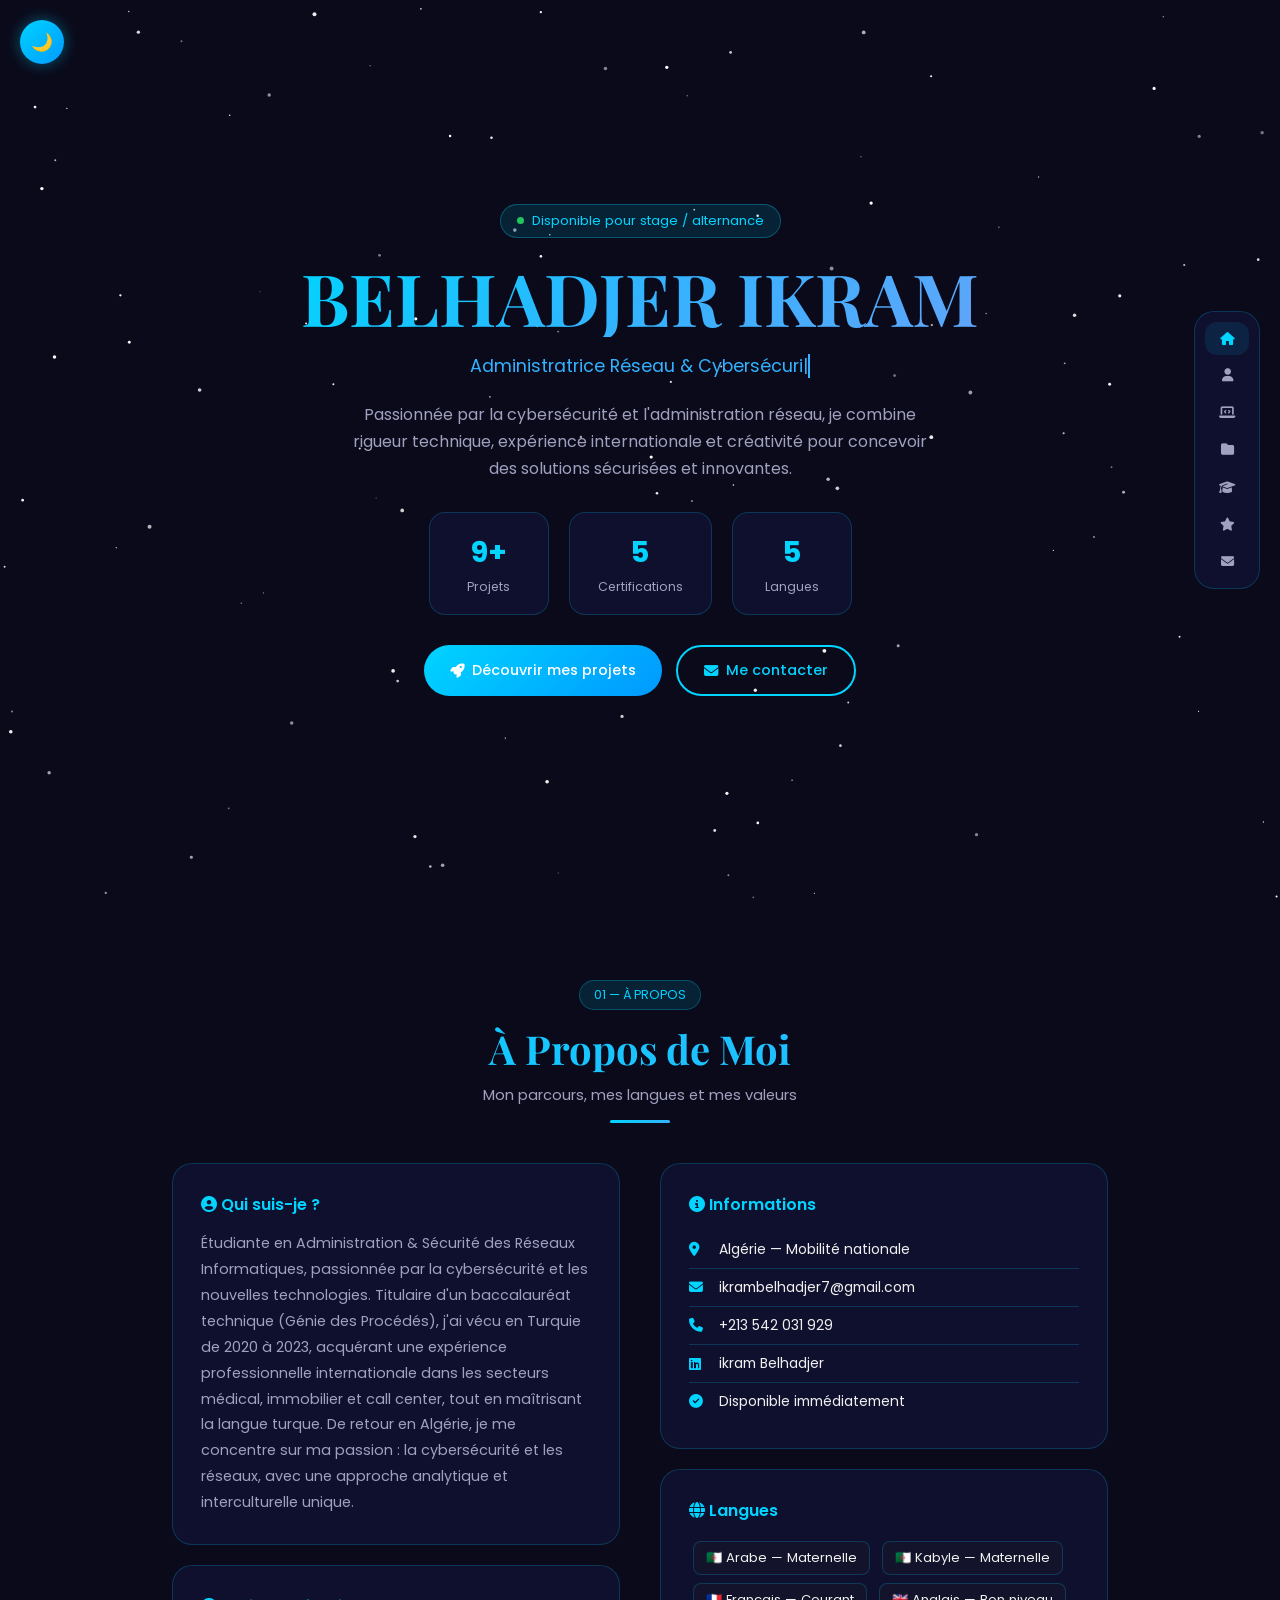
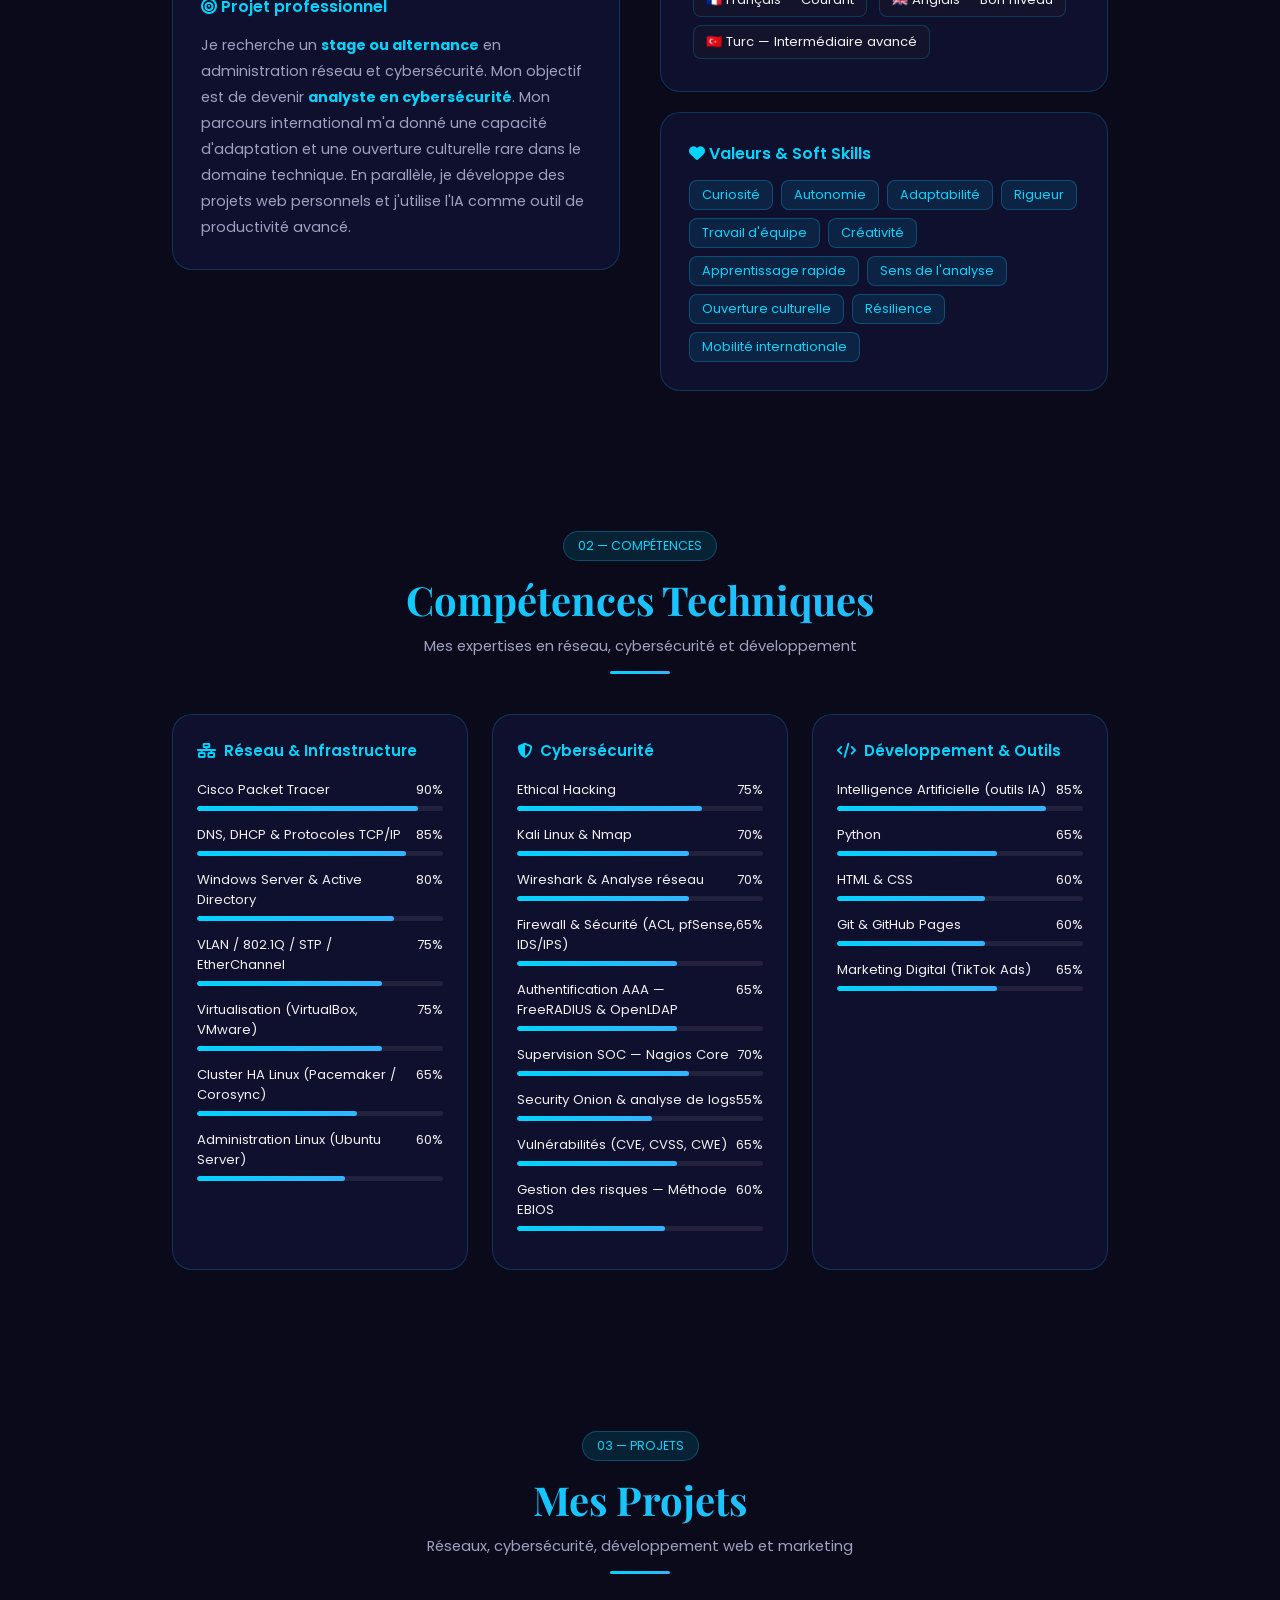
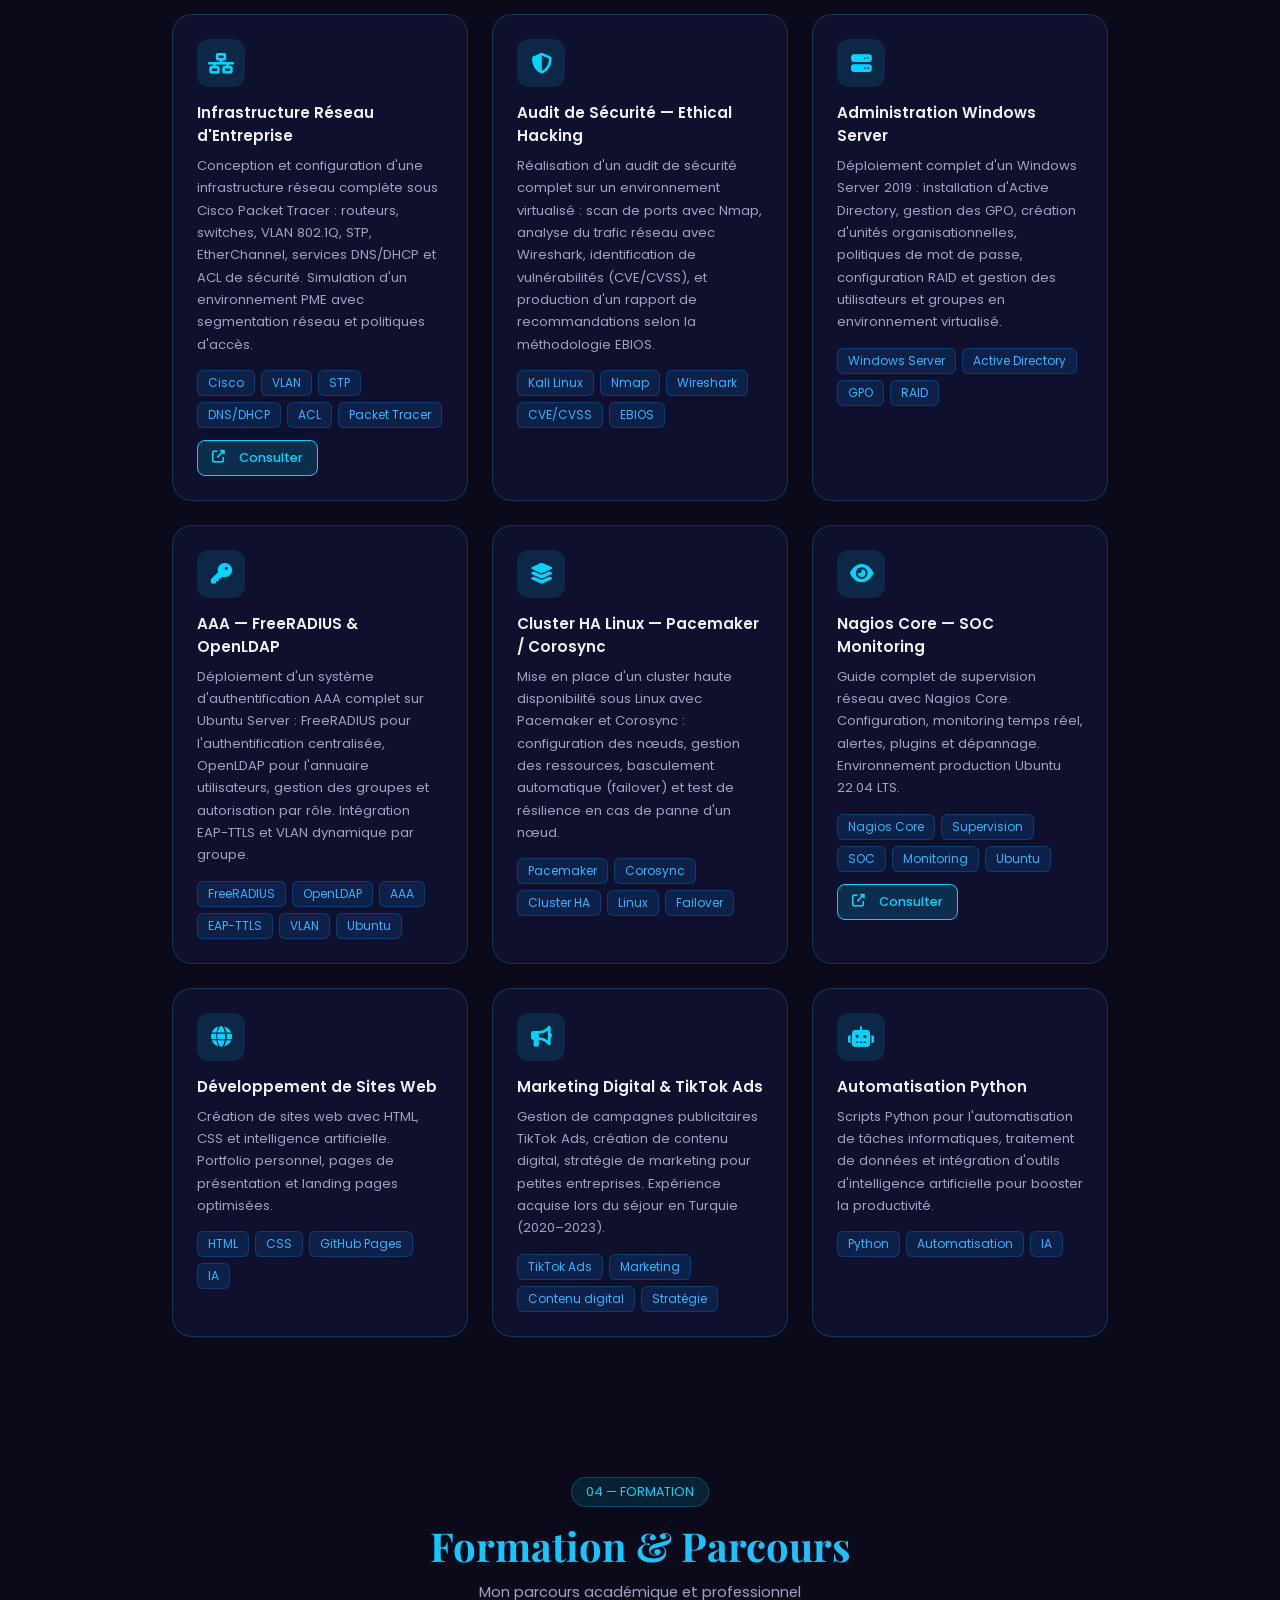
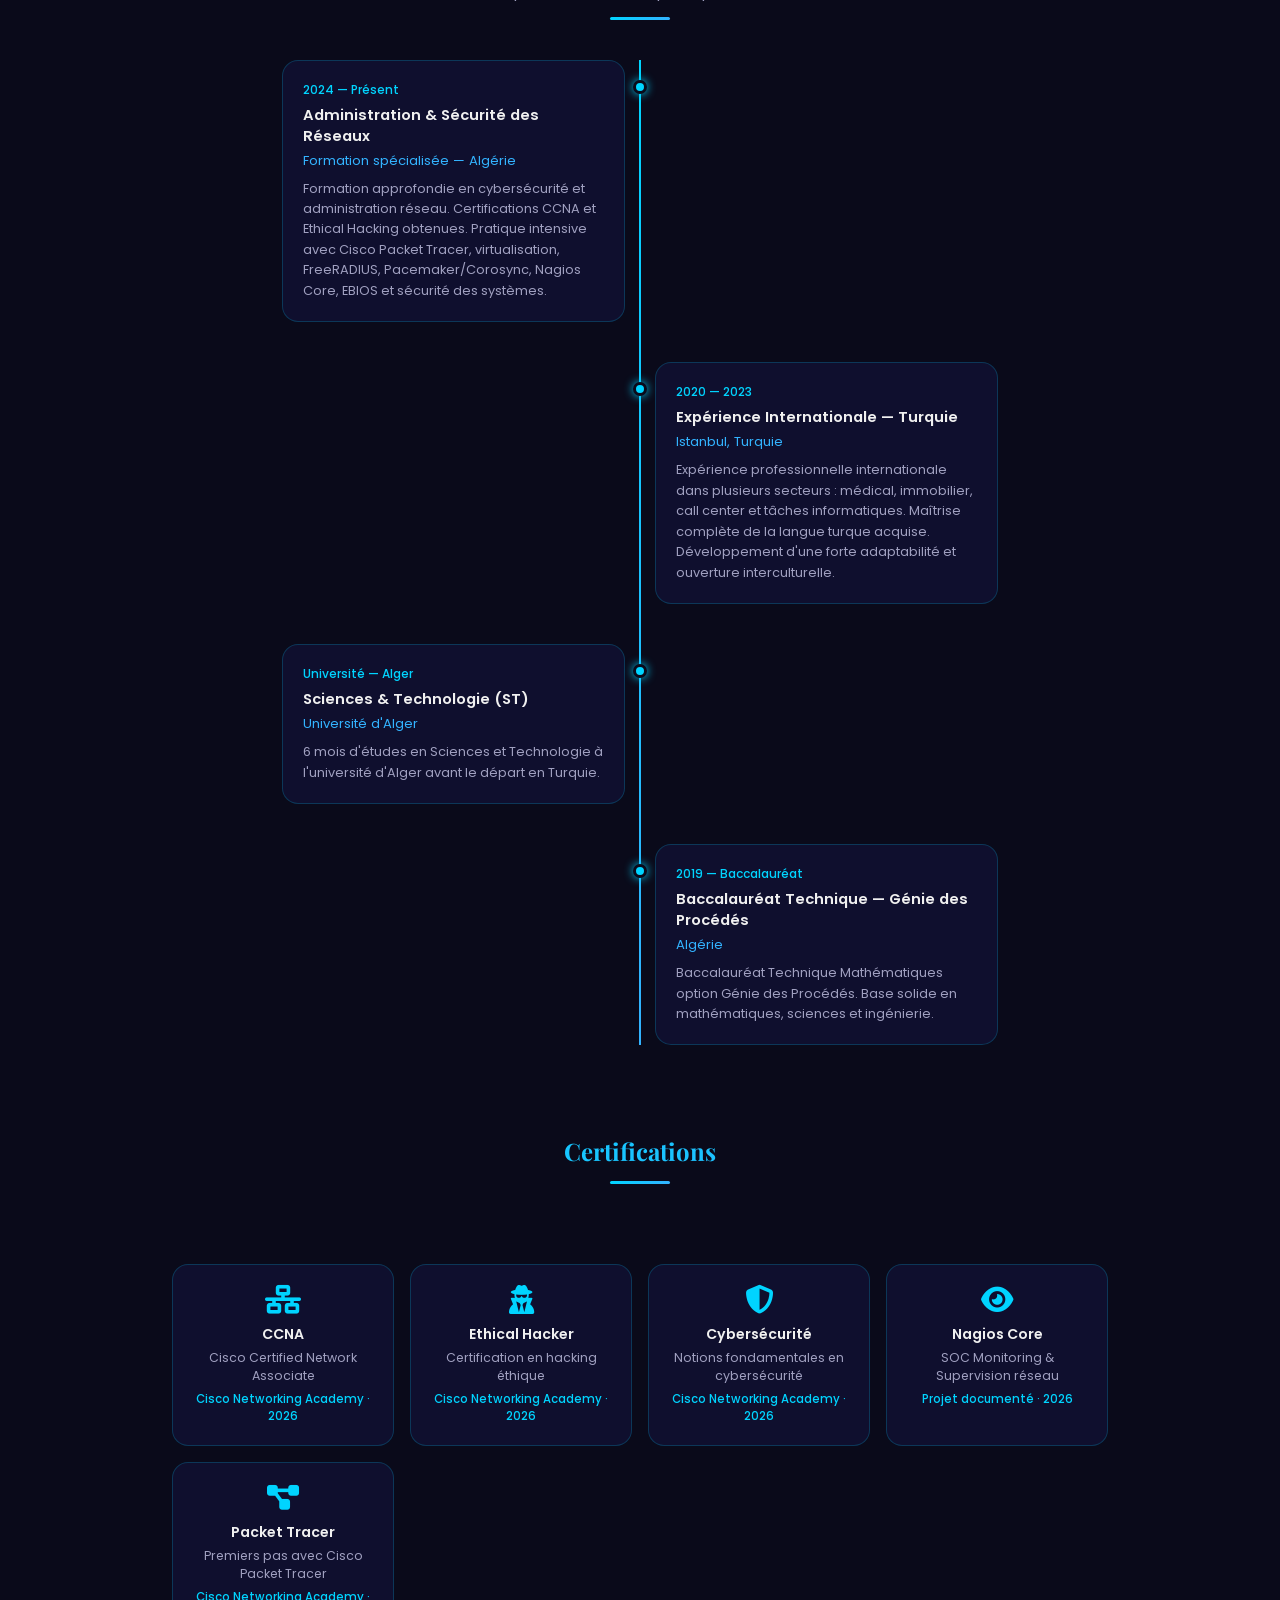
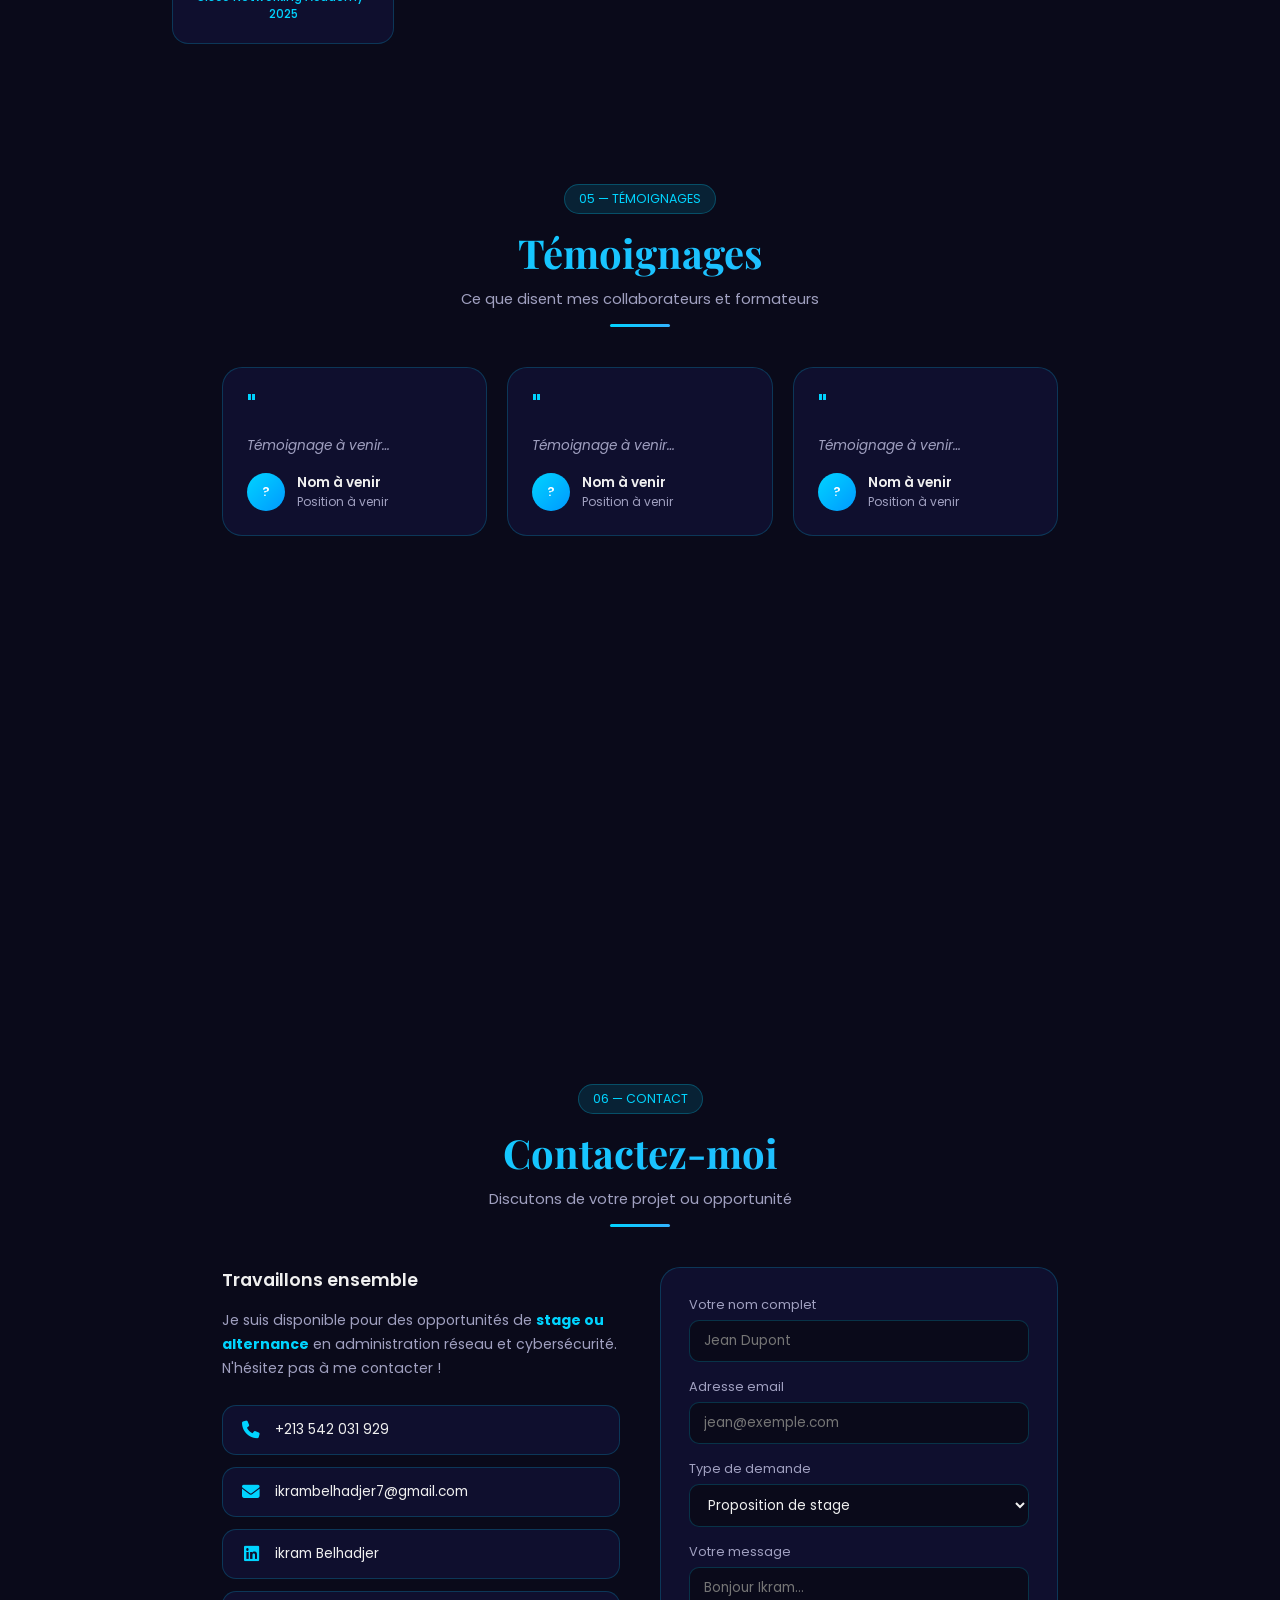
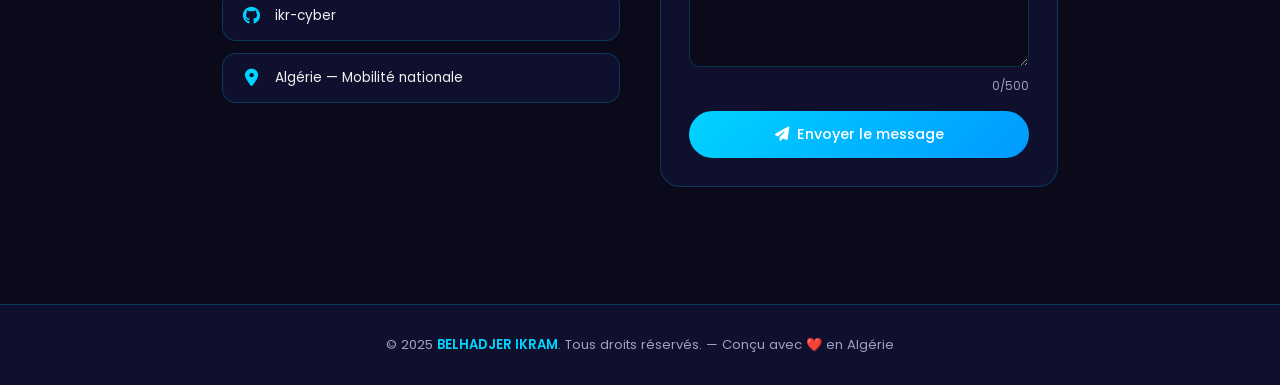
==== commit f4758ddc: "Update index.html" ====
--- a/index.html
+++ b/index.html
@@ -464,6 +464,11 @@
       <h3>Infrastructure Réseau d'Entreprise</h3>
       <p>Conception et configuration d'une infrastructure réseau complète sous Cisco Packet Tracer : routeurs, switches, VLAN 802.1Q, STP, EtherChannel, services DNS/DHCP et ACL de sécurité. Simulation d'un environnement PME avec segmentation réseau et politiques d'accès.</p>
       <div class="project-tags"><span>Cisco</span><span>VLAN</span><span>STP</span><span>DNS/DHCP</span><span>ACL</span><span>Packet Tracer</span></div>
+      <div style="margin-top: 12px;">
+        <a href="topologie.html" target="_blank" class="btn" style="display:inline-flex;padding:8px 14px;font-size:0.8rem;background:rgba(0,212,255,0.15);border:1px solid var(--pink);color:var(--pink);border-radius:8px;text-decoration:none;transition:all 0.3s;">
+          <i class="fas fa-external-link-alt"></i>&nbsp; Consulter
+        </a>
+      </div>
     </div>
 
     <div class="project-card reveal">
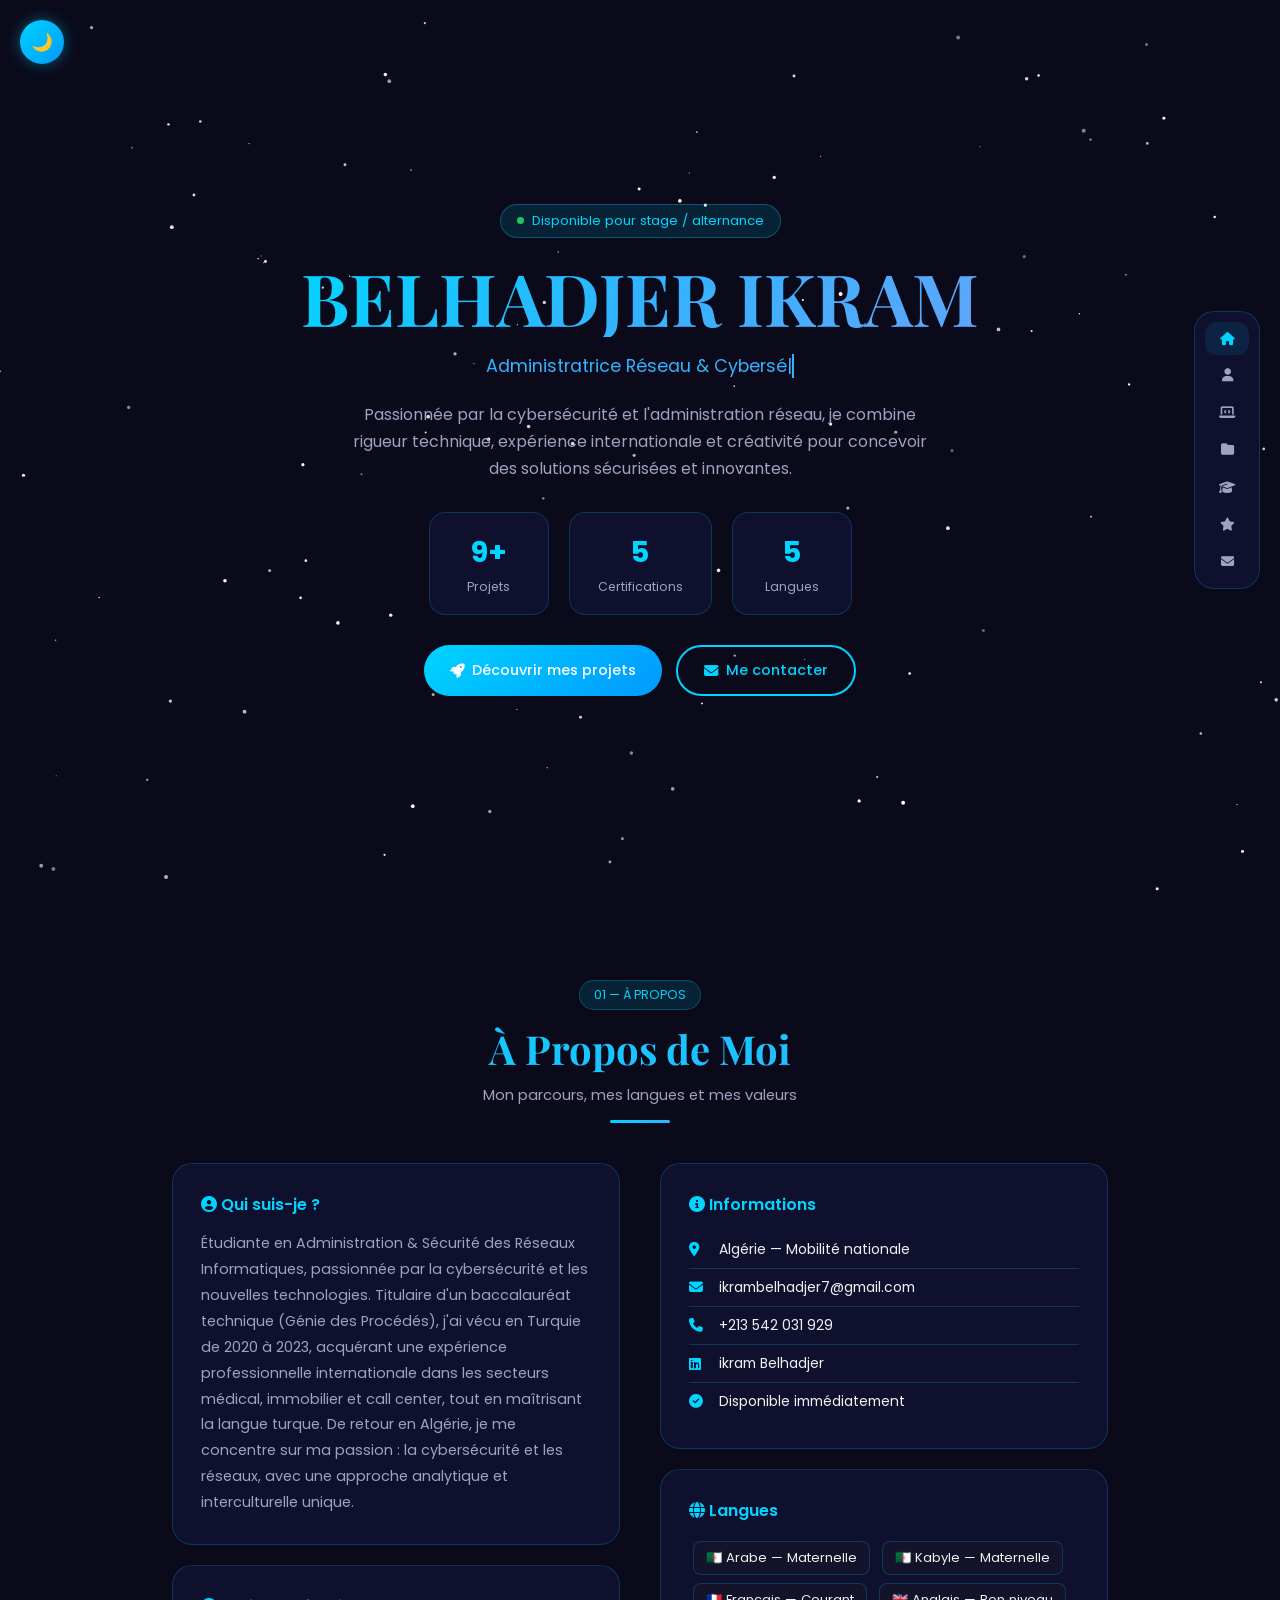
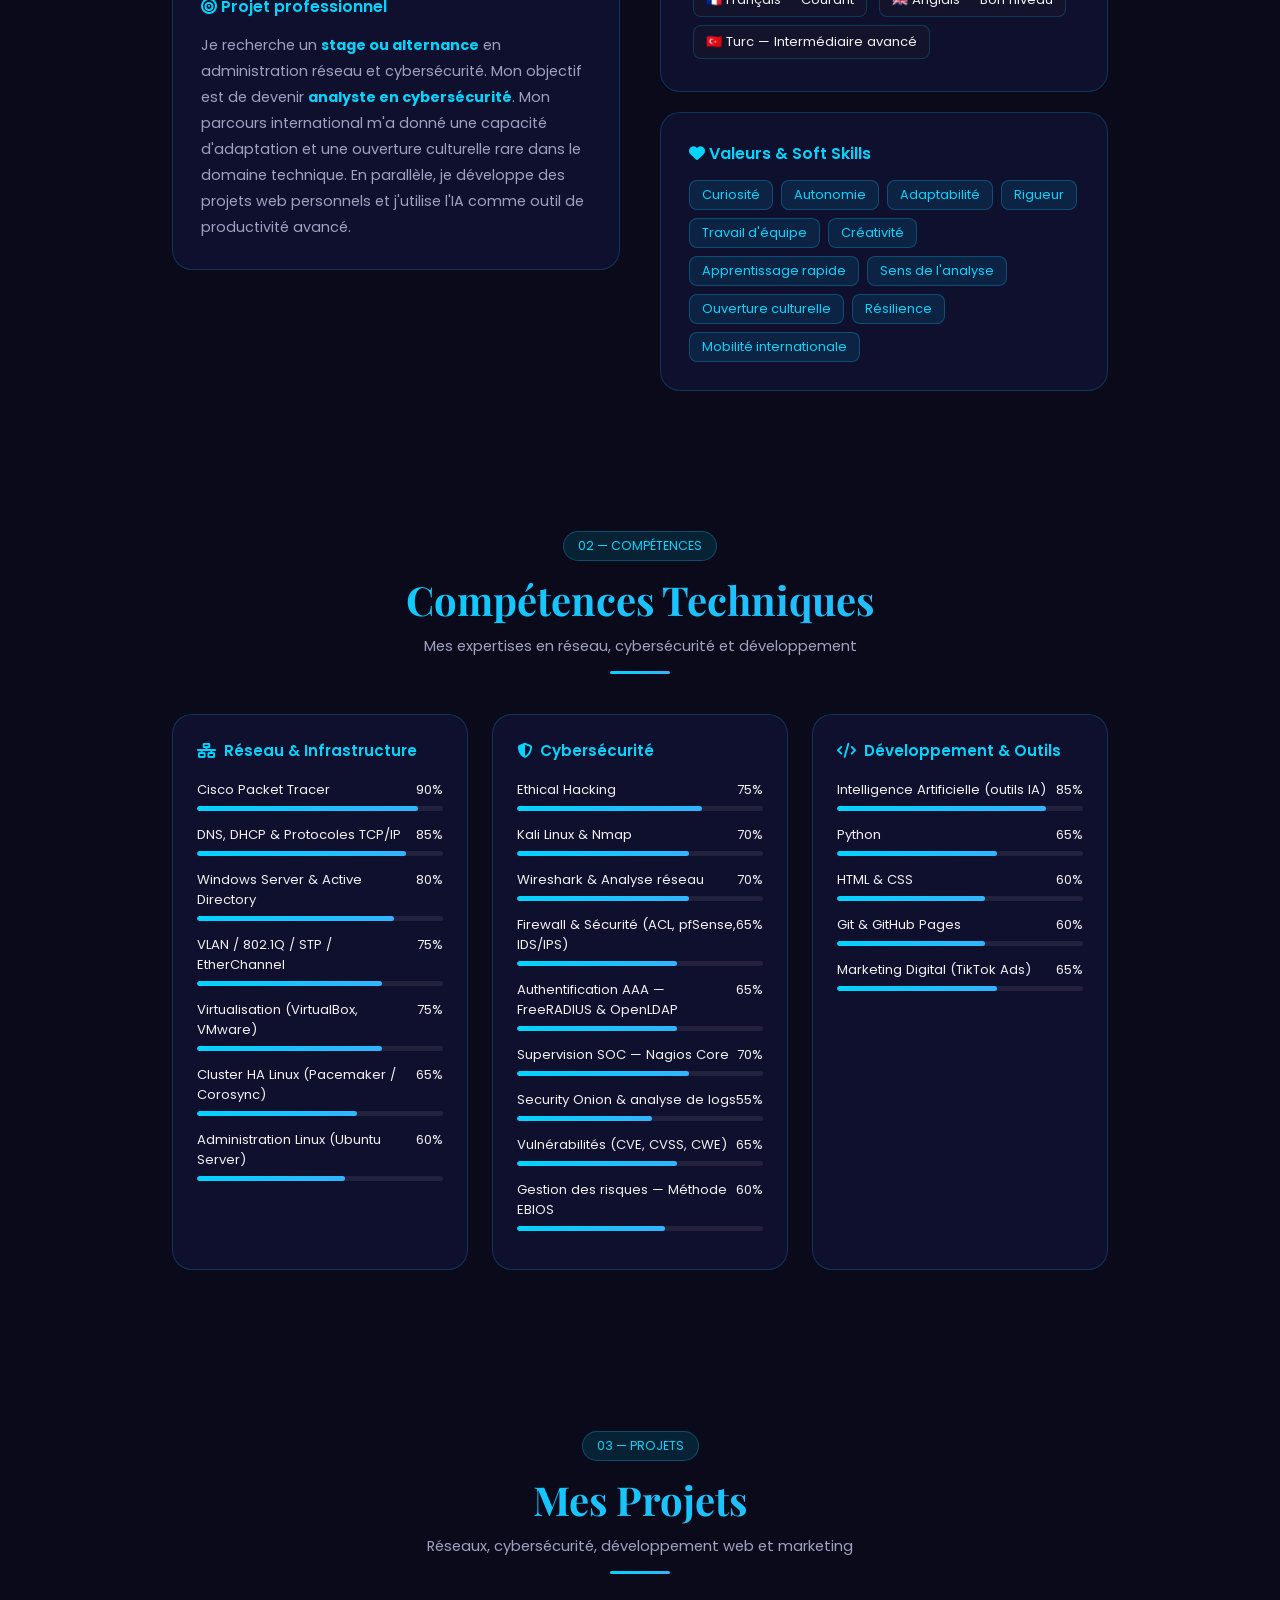
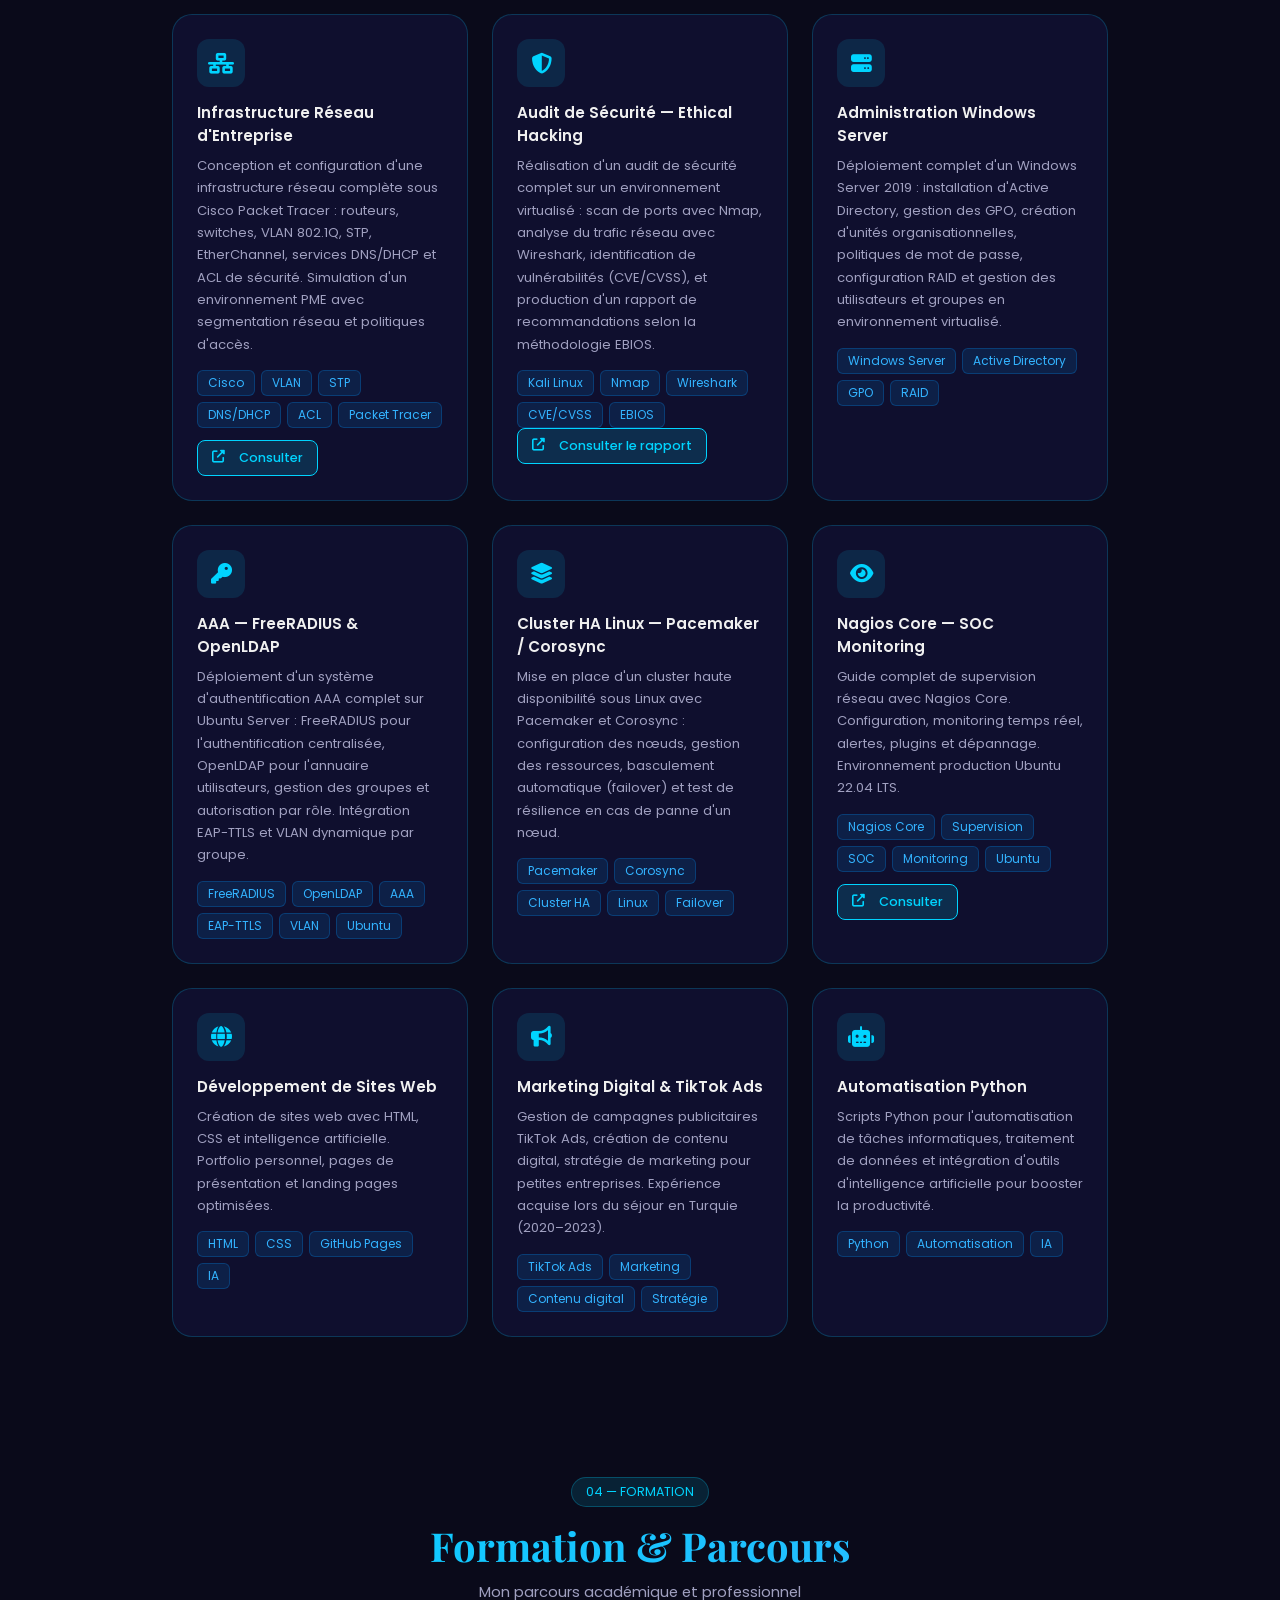
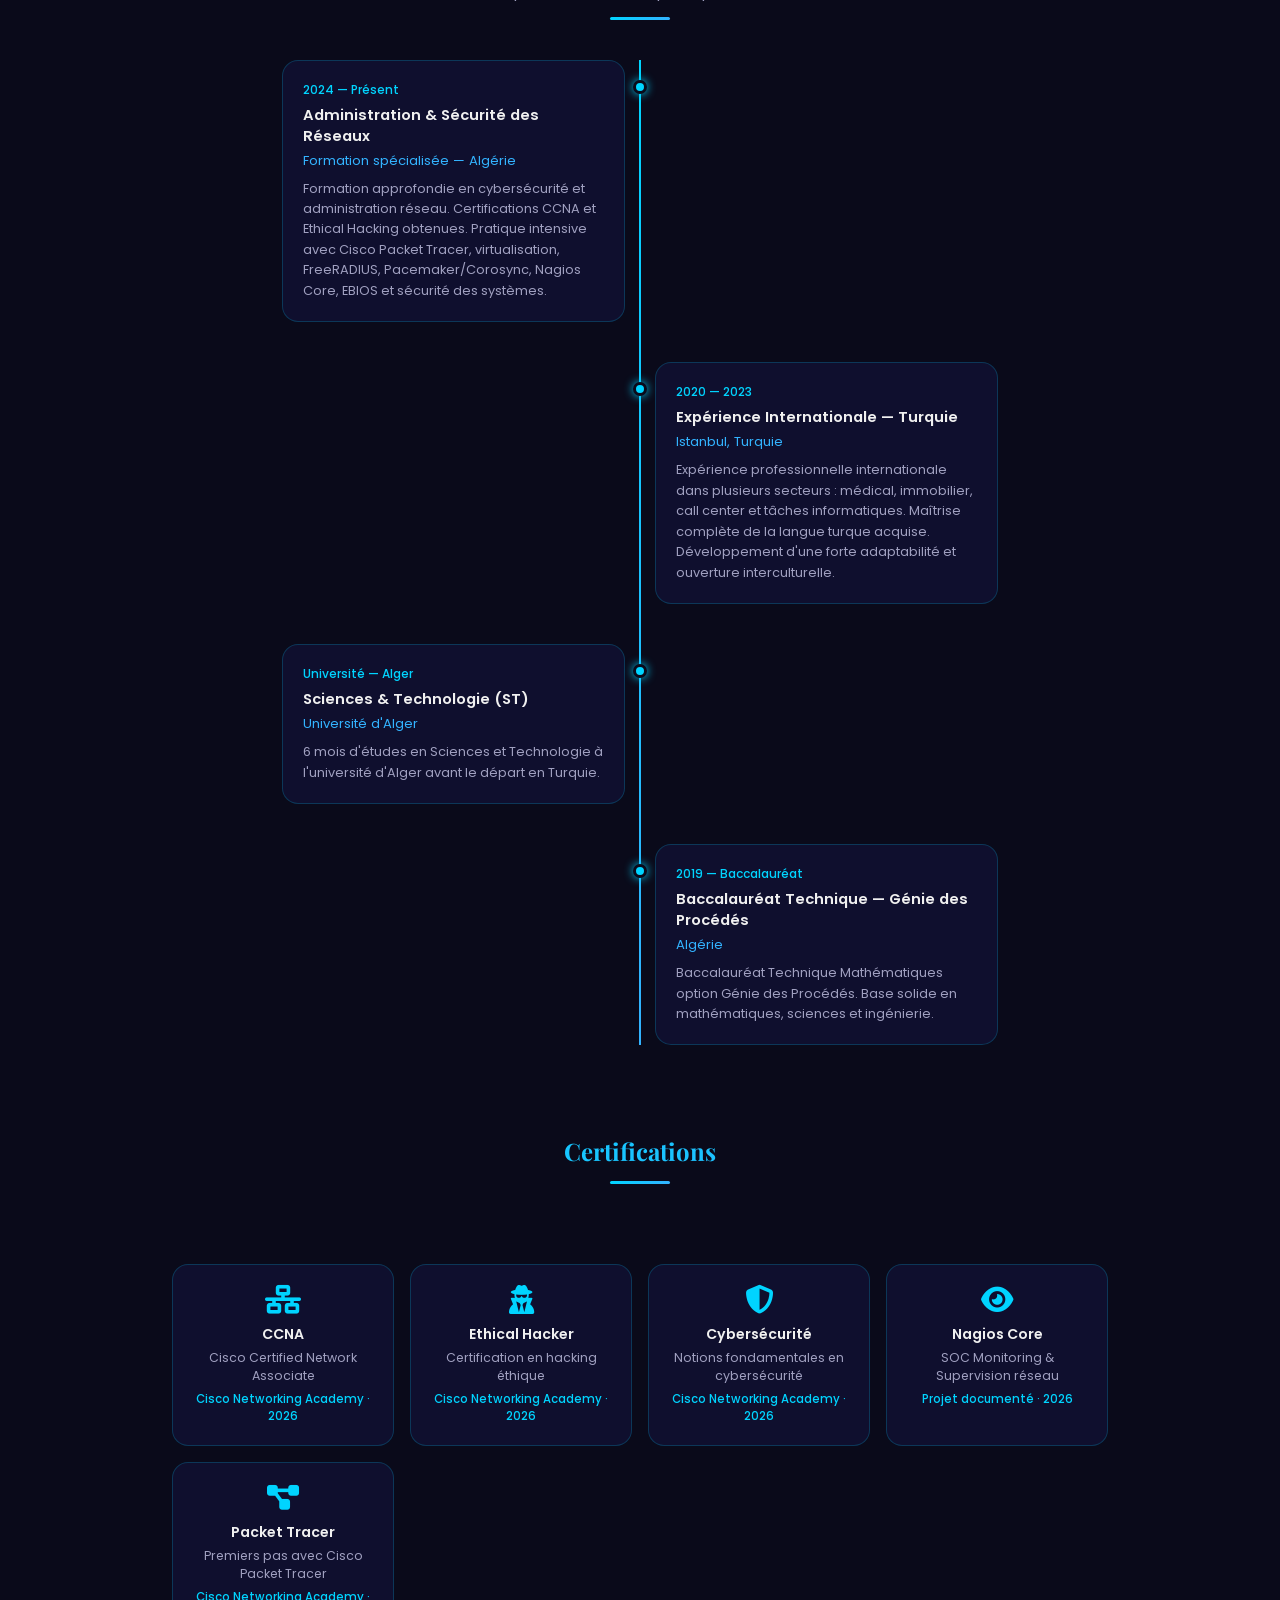
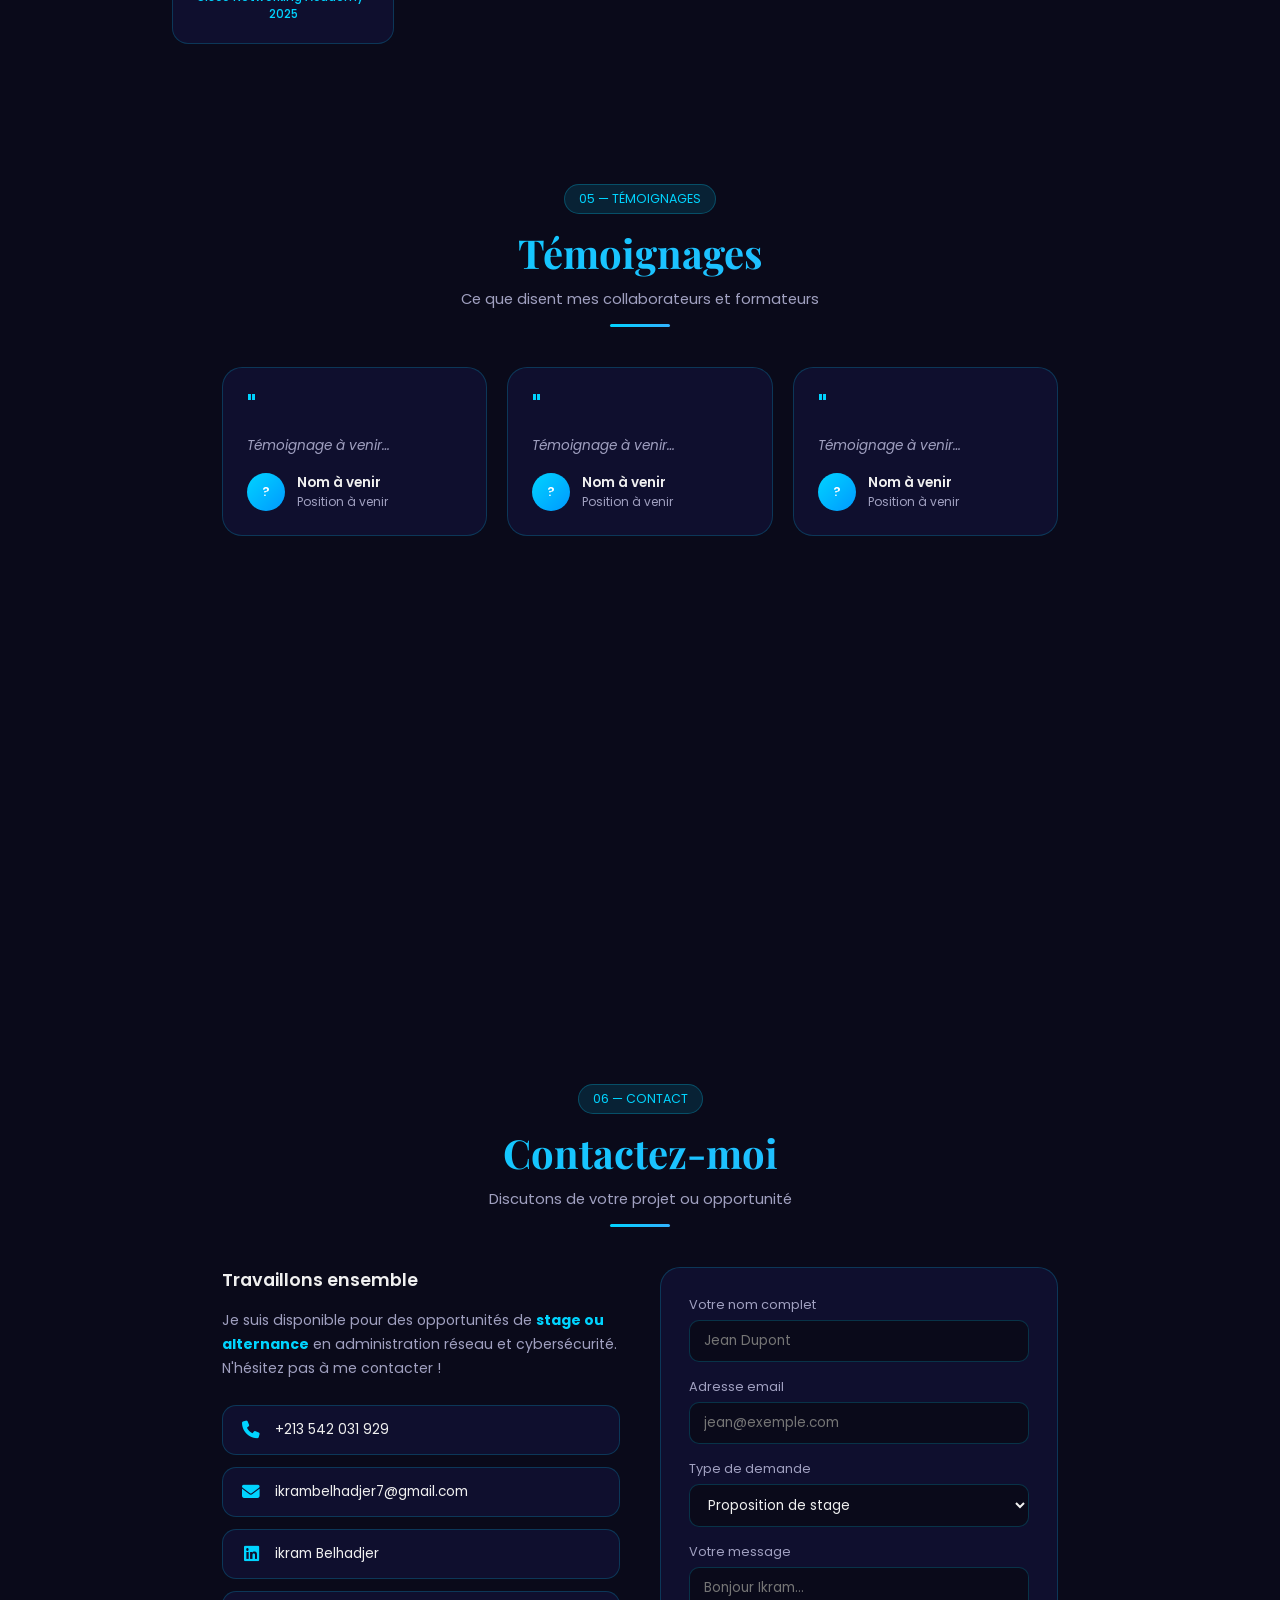
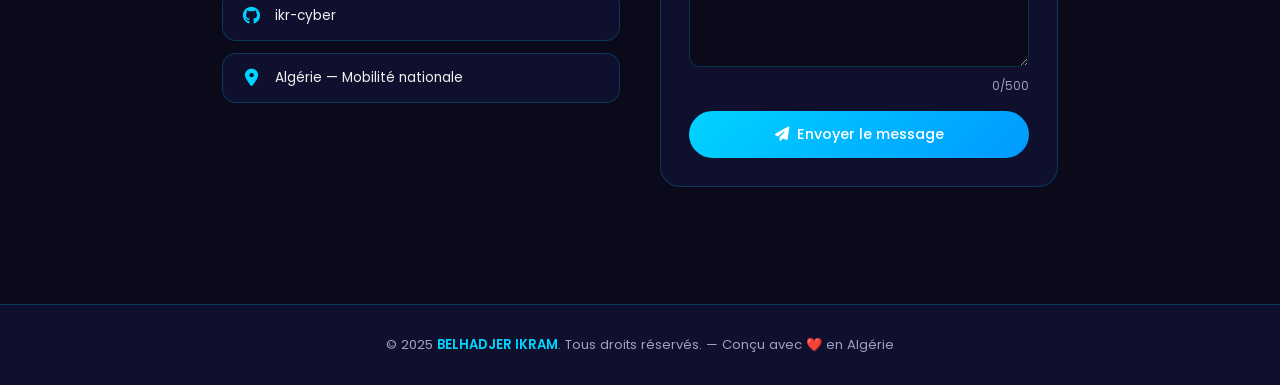
==== commit 716fa286: "✅ Update Audit de Sécurité project card with report link" ====
--- a/index.html
+++ b/index.html
@@ -476,6 +476,9 @@
       <h3>Audit de Sécurité — Ethical Hacking</h3>
       <p>Réalisation d'un audit de sécurité complet sur un environnement virtualisé : scan de ports avec Nmap, analyse du trafic réseau avec Wireshark, identification de vulnérabilités (CVE/CVSS), et production d'un rapport de recommandations selon la méthodologie EBIOS.</p>
       <div class="project-tags"><span>Kali Linux</span><span>Nmap</span><span>Wireshark</span><span>CVE/CVSS</span><span>EBIOS</span></div>
+      <a href="lab vulnerabilite.html" target="_blank" class="btn" style="display:inline-flex;padding:8px 14px;font-size:0.8rem;background:rgba(0,212,255,0.15);border:1px solid var(--pink);color:var(--pink);border-radius:8px;text-decoration:none;transition:all 0.3s;">
+  <i class="fas fa-external-link-alt"></i>&nbsp; Consulter le rapport
+</a>
     </div>
 
     <div class="project-card reveal">
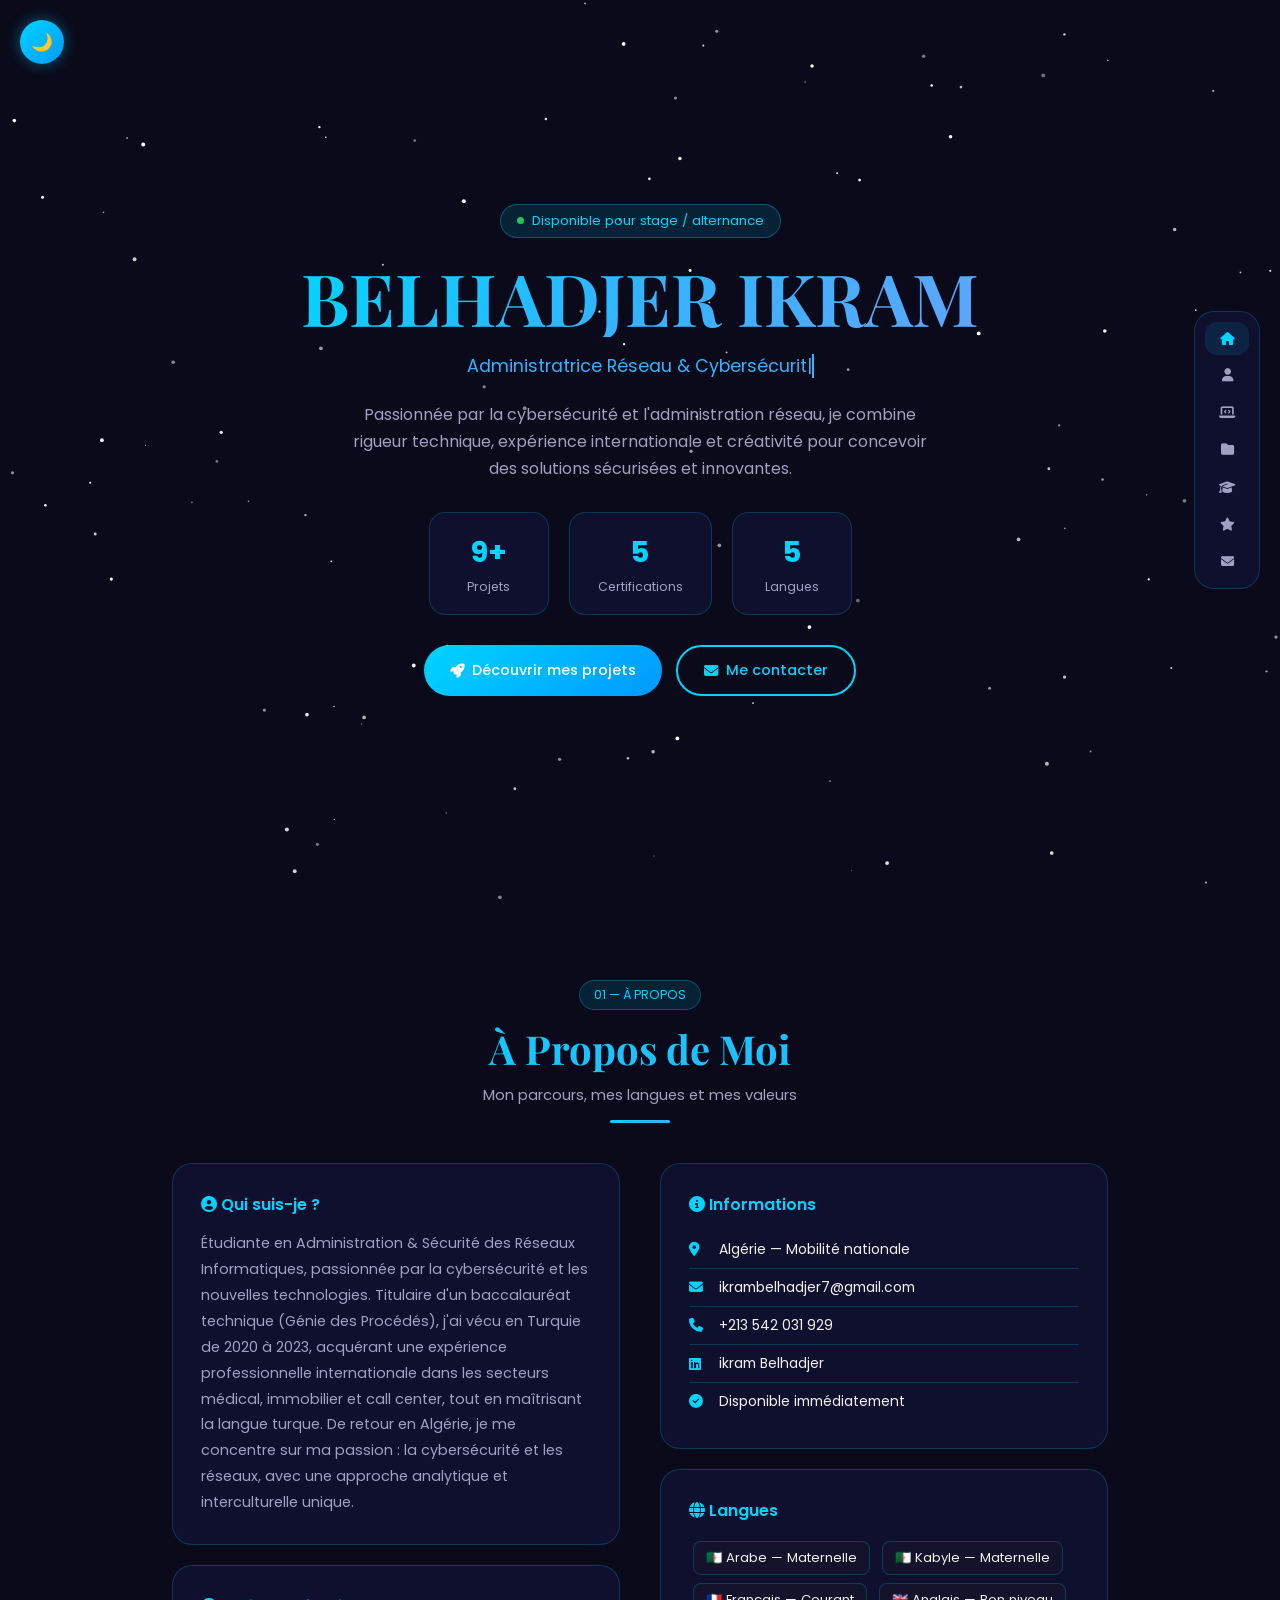
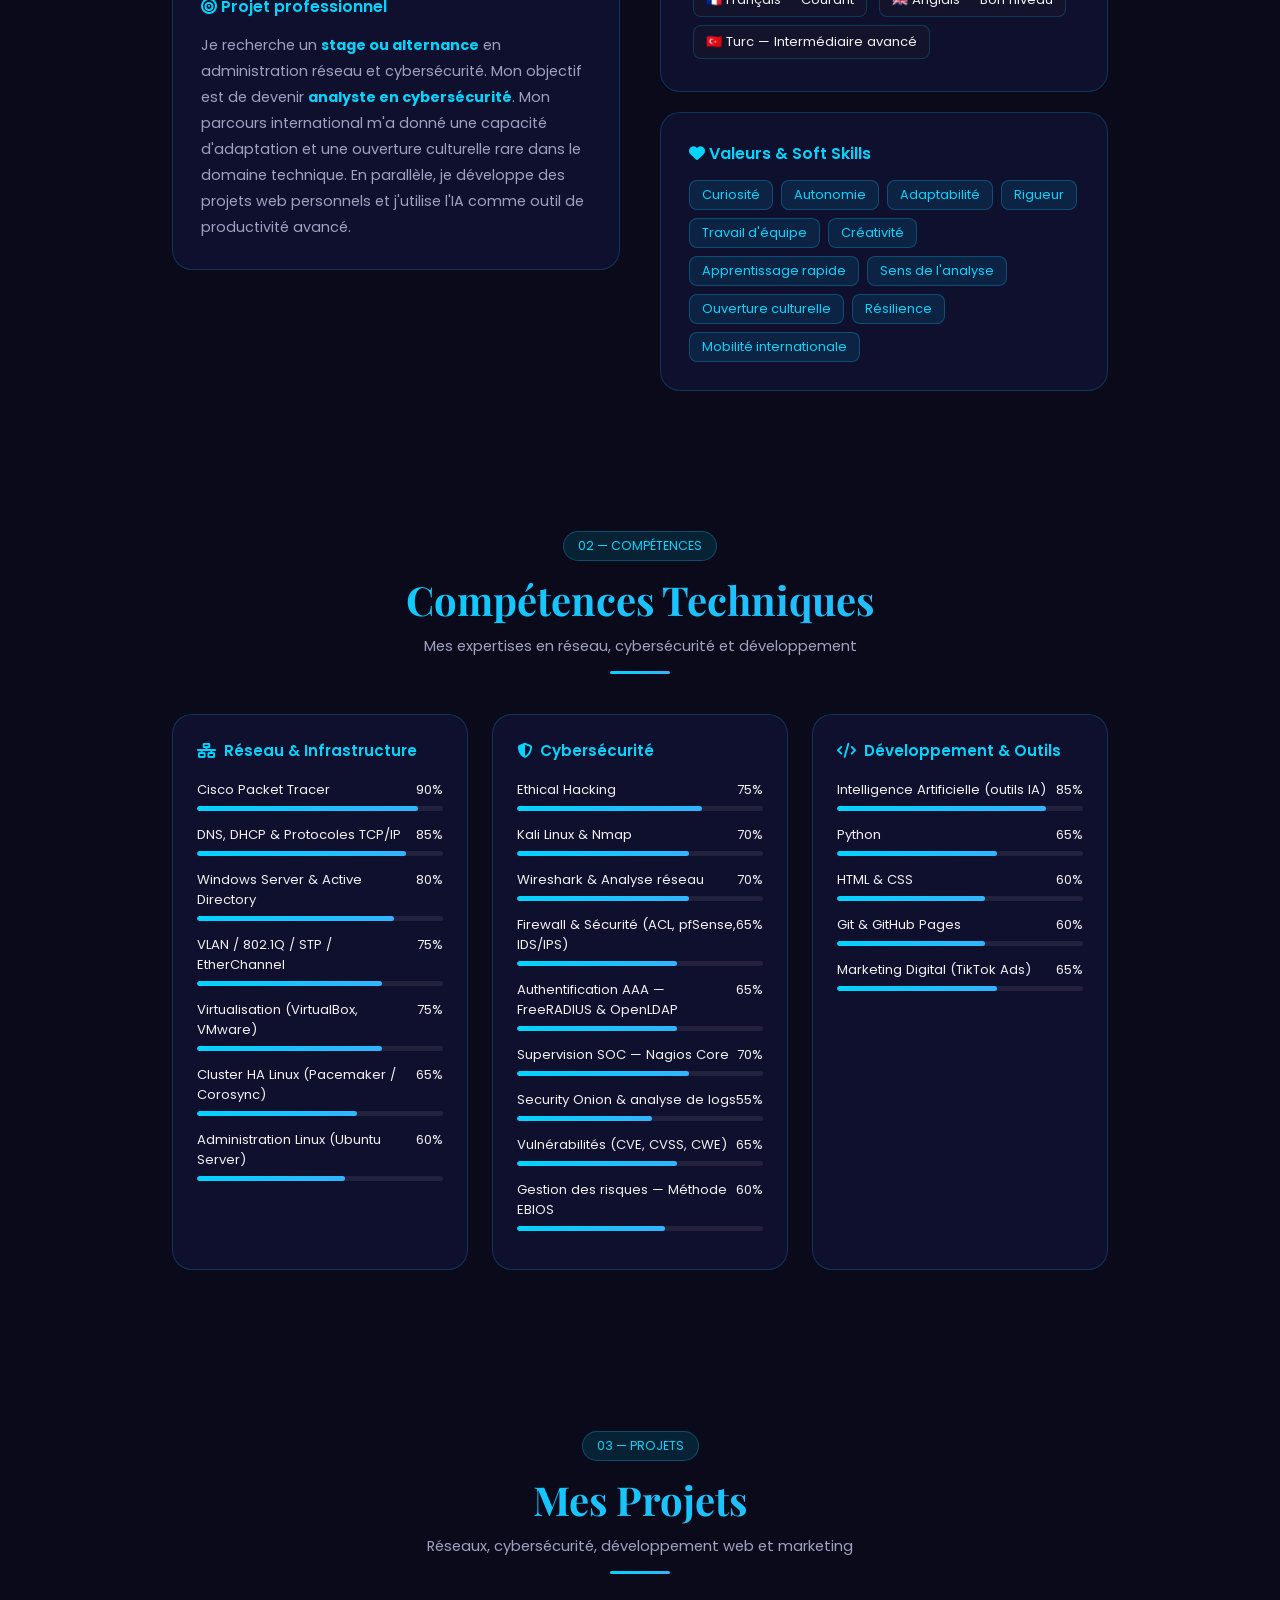
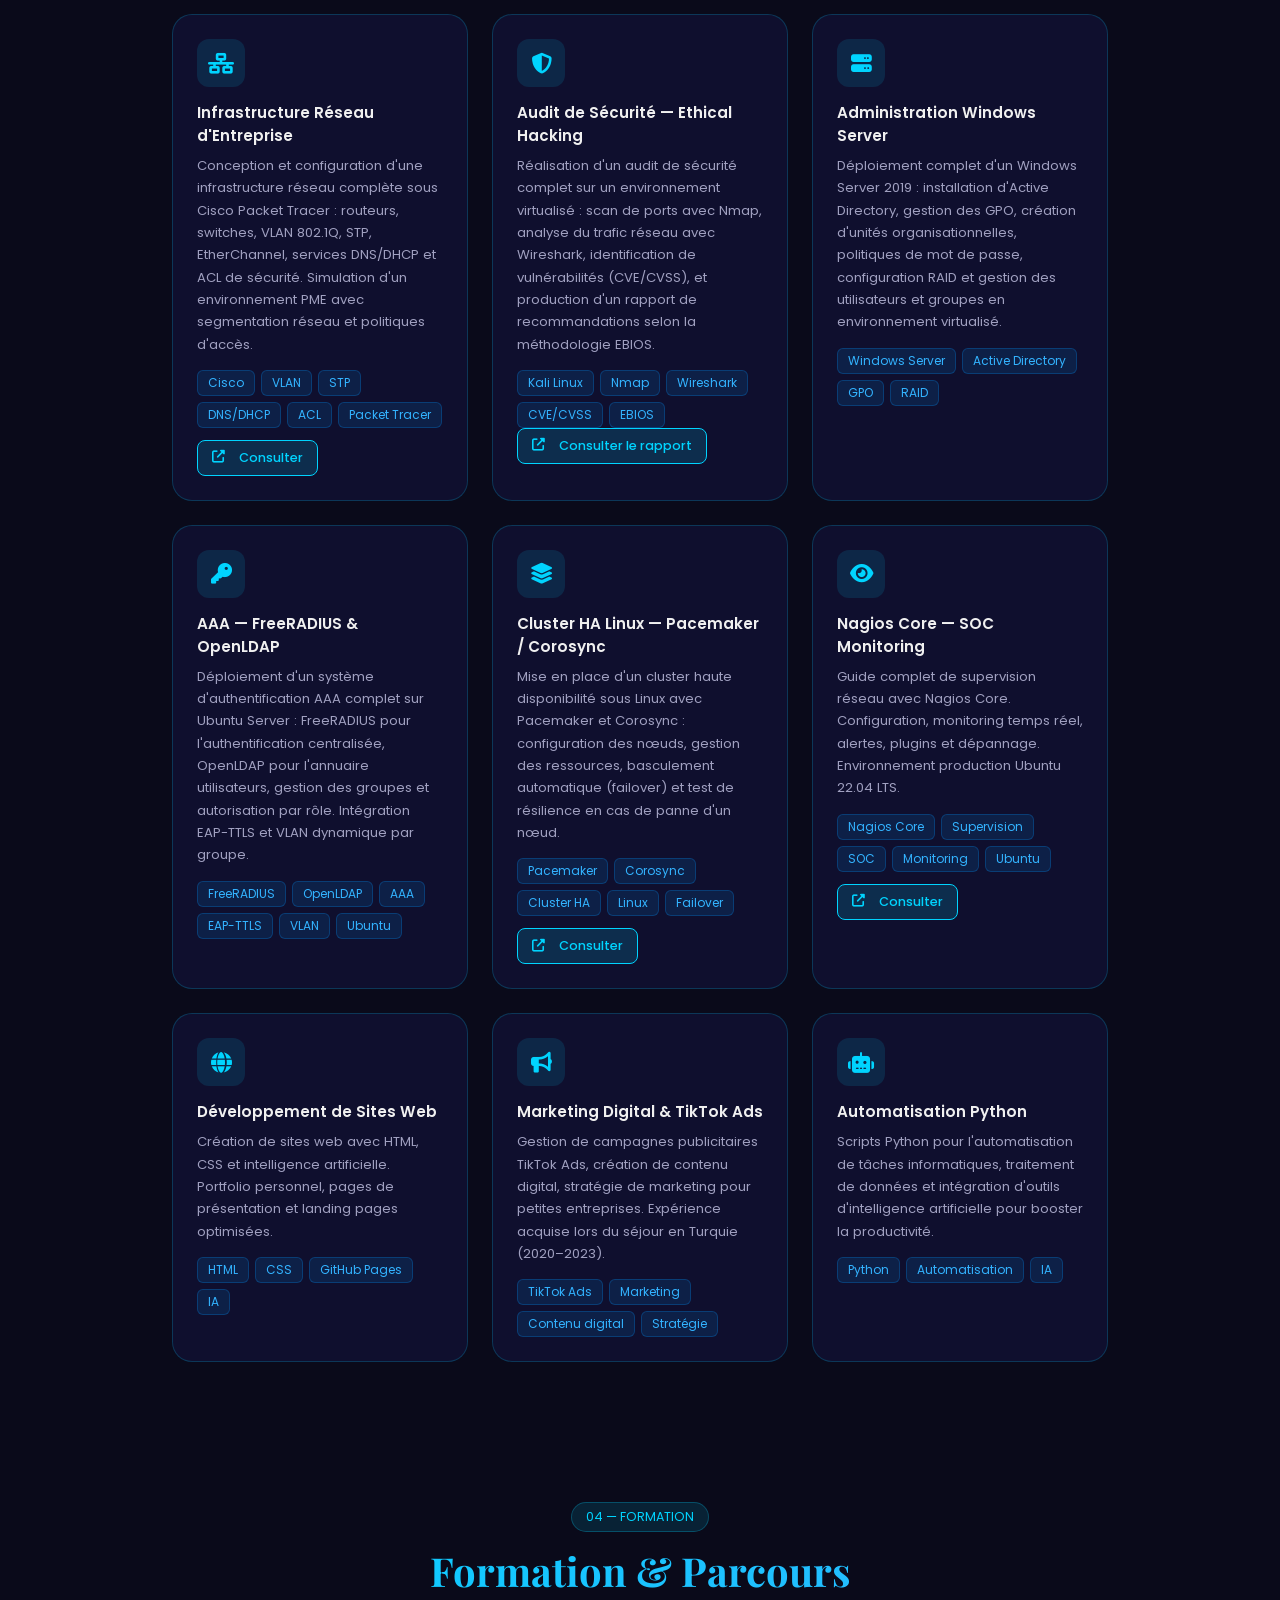
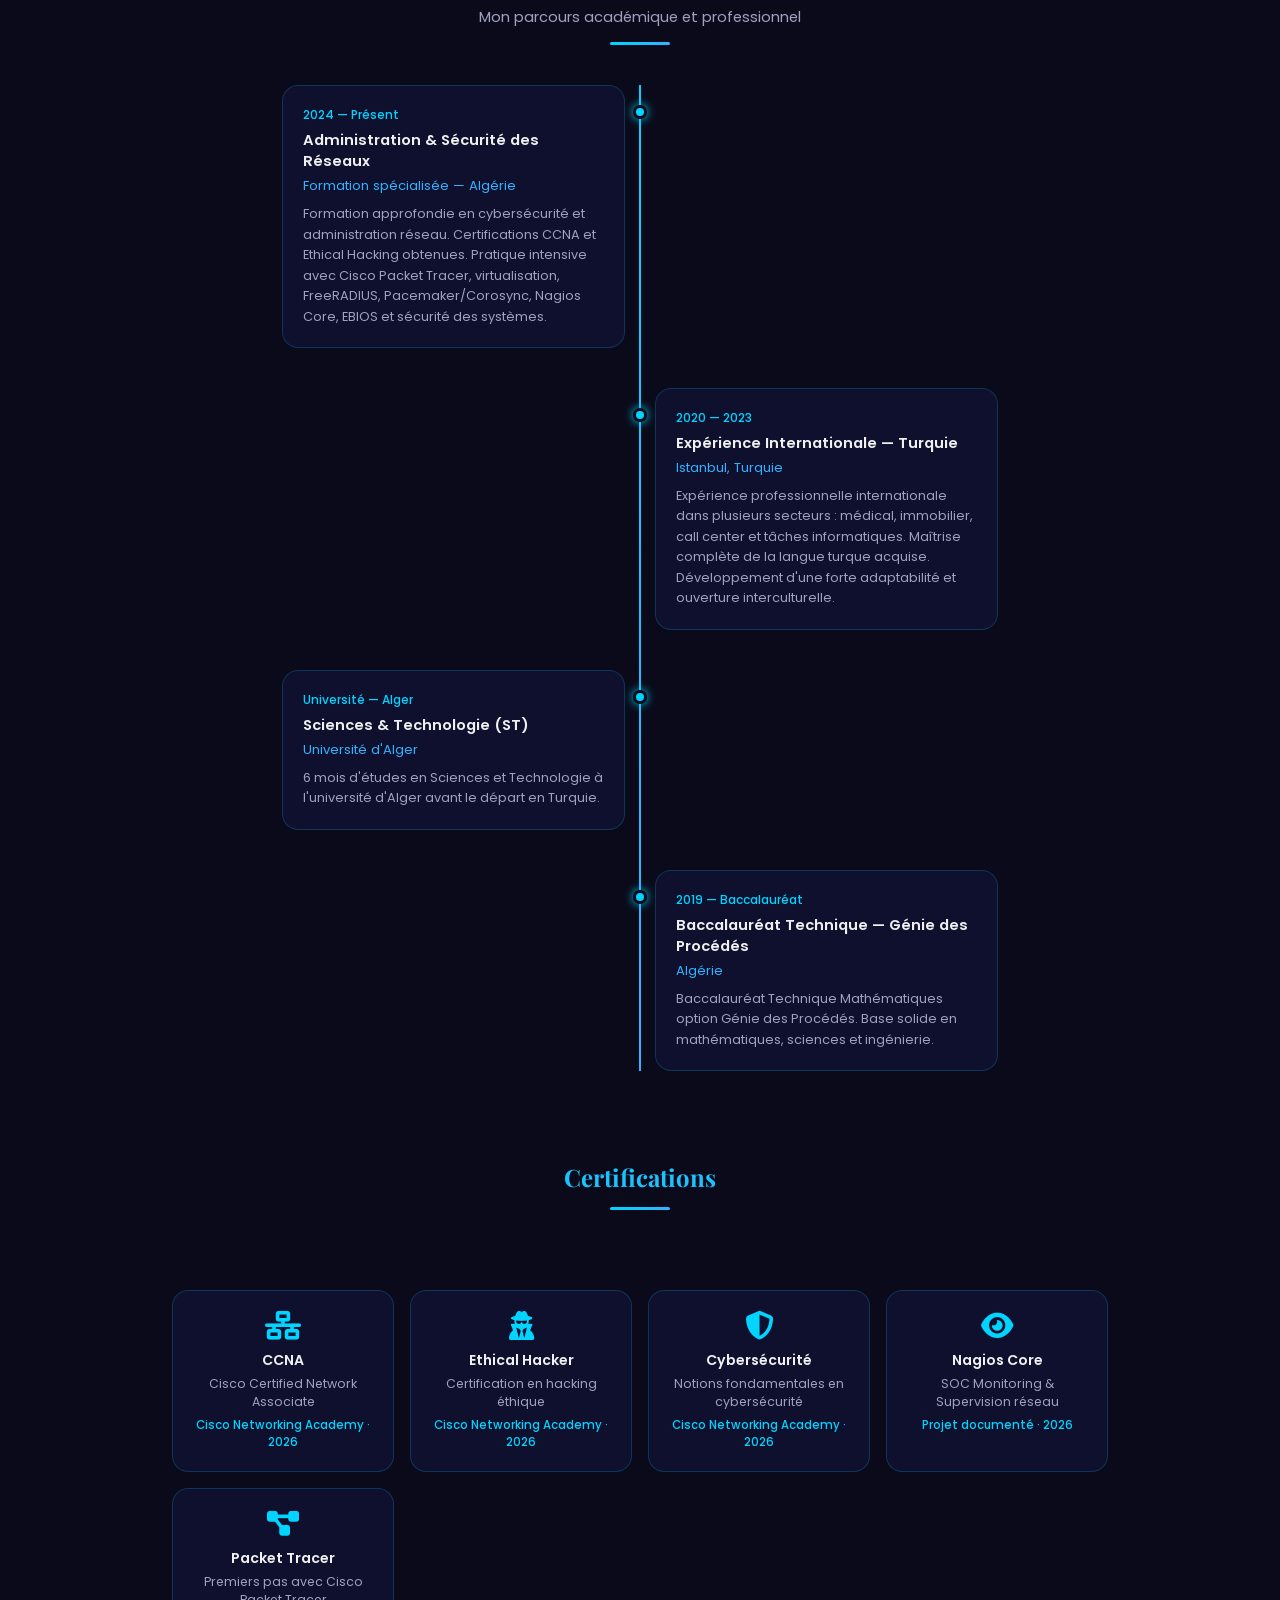
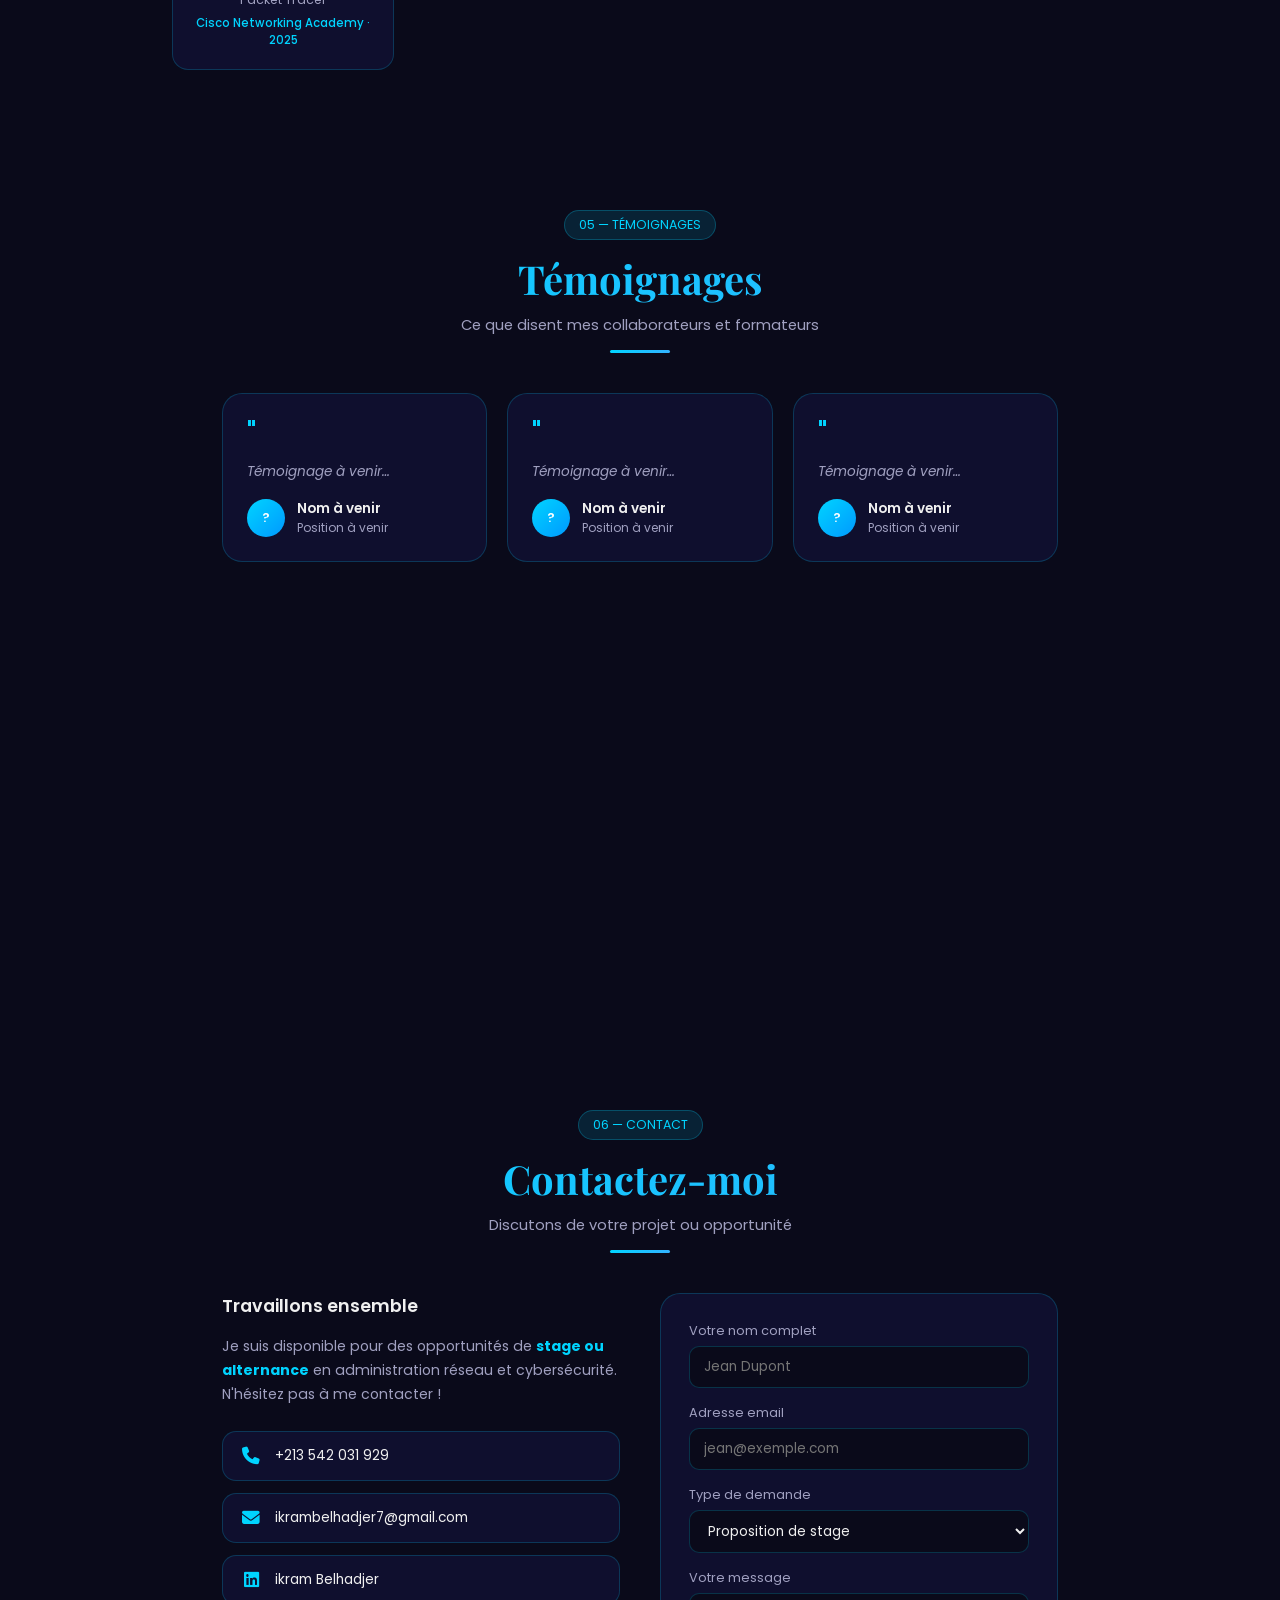
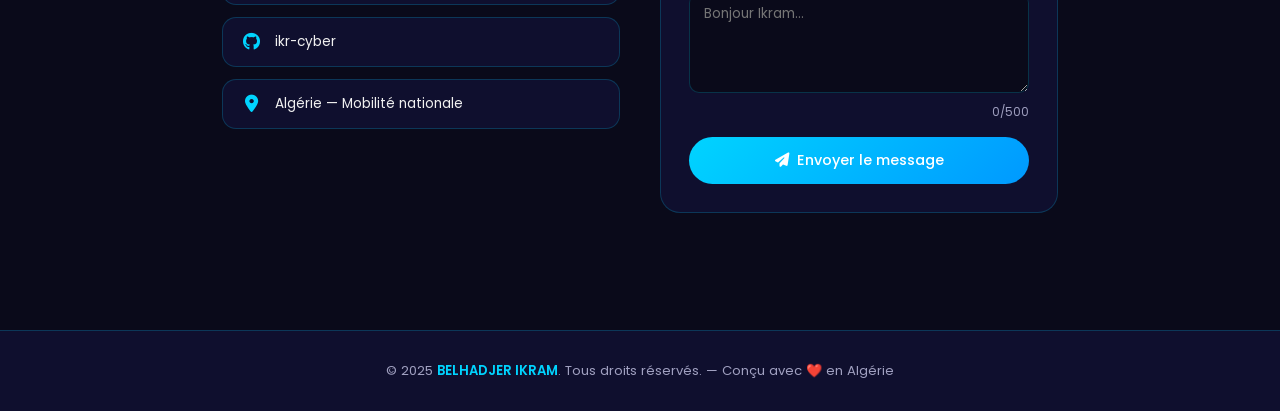
==== commit 7ef72a4d: "Update index.html" ====
--- a/index.html
+++ b/index.html
@@ -500,6 +500,11 @@
       <h3>Cluster HA Linux — Pacemaker / Corosync</h3>
       <p>Mise en place d'un cluster haute disponibilité sous Linux avec Pacemaker et Corosync : configuration des nœuds, gestion des ressources, basculement automatique (failover) et test de résilience en cas de panne d'un nœud.</p>
       <div class="project-tags"><span>Pacemaker</span><span>Corosync</span><span>Cluster HA</span><span>Linux</span><span>Failover</span></div>
+            <div style="margin-top: 12px;">
+        <a href="Haute_Disponibilite_Cours_Complet.html" target="_blank" class="btn" style="display:inline-flex;padding:8px 14px;font-size:0.8rem;background:rgba(0,212,255,0.15);border:1px solid var(--pink);color:var(--pink);border-radius:8px;text-decoration:none;transition:all 0.3s;">
+          <i class="fas fa-external-link-alt"></i>&nbsp; Consulter
+        </a>
+      </div>
     </div>
 
     <div class="project-card reveal">
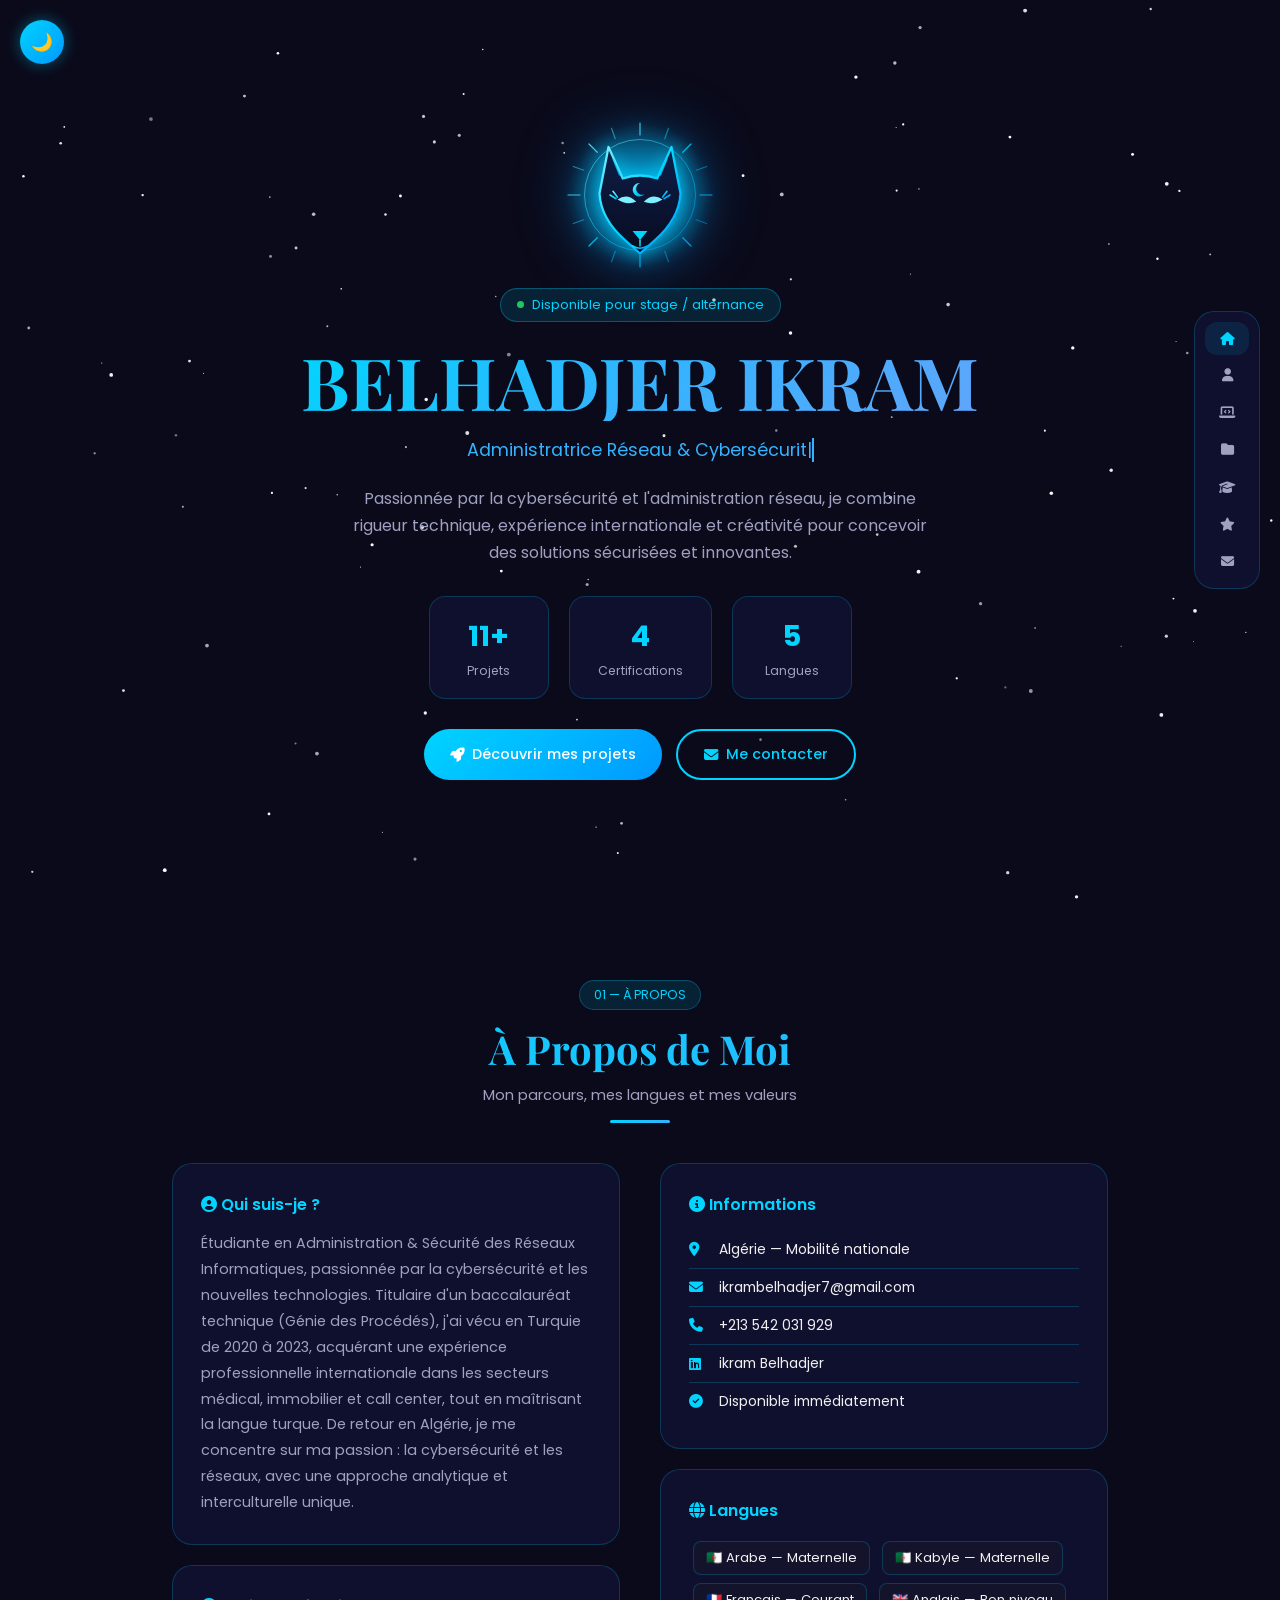
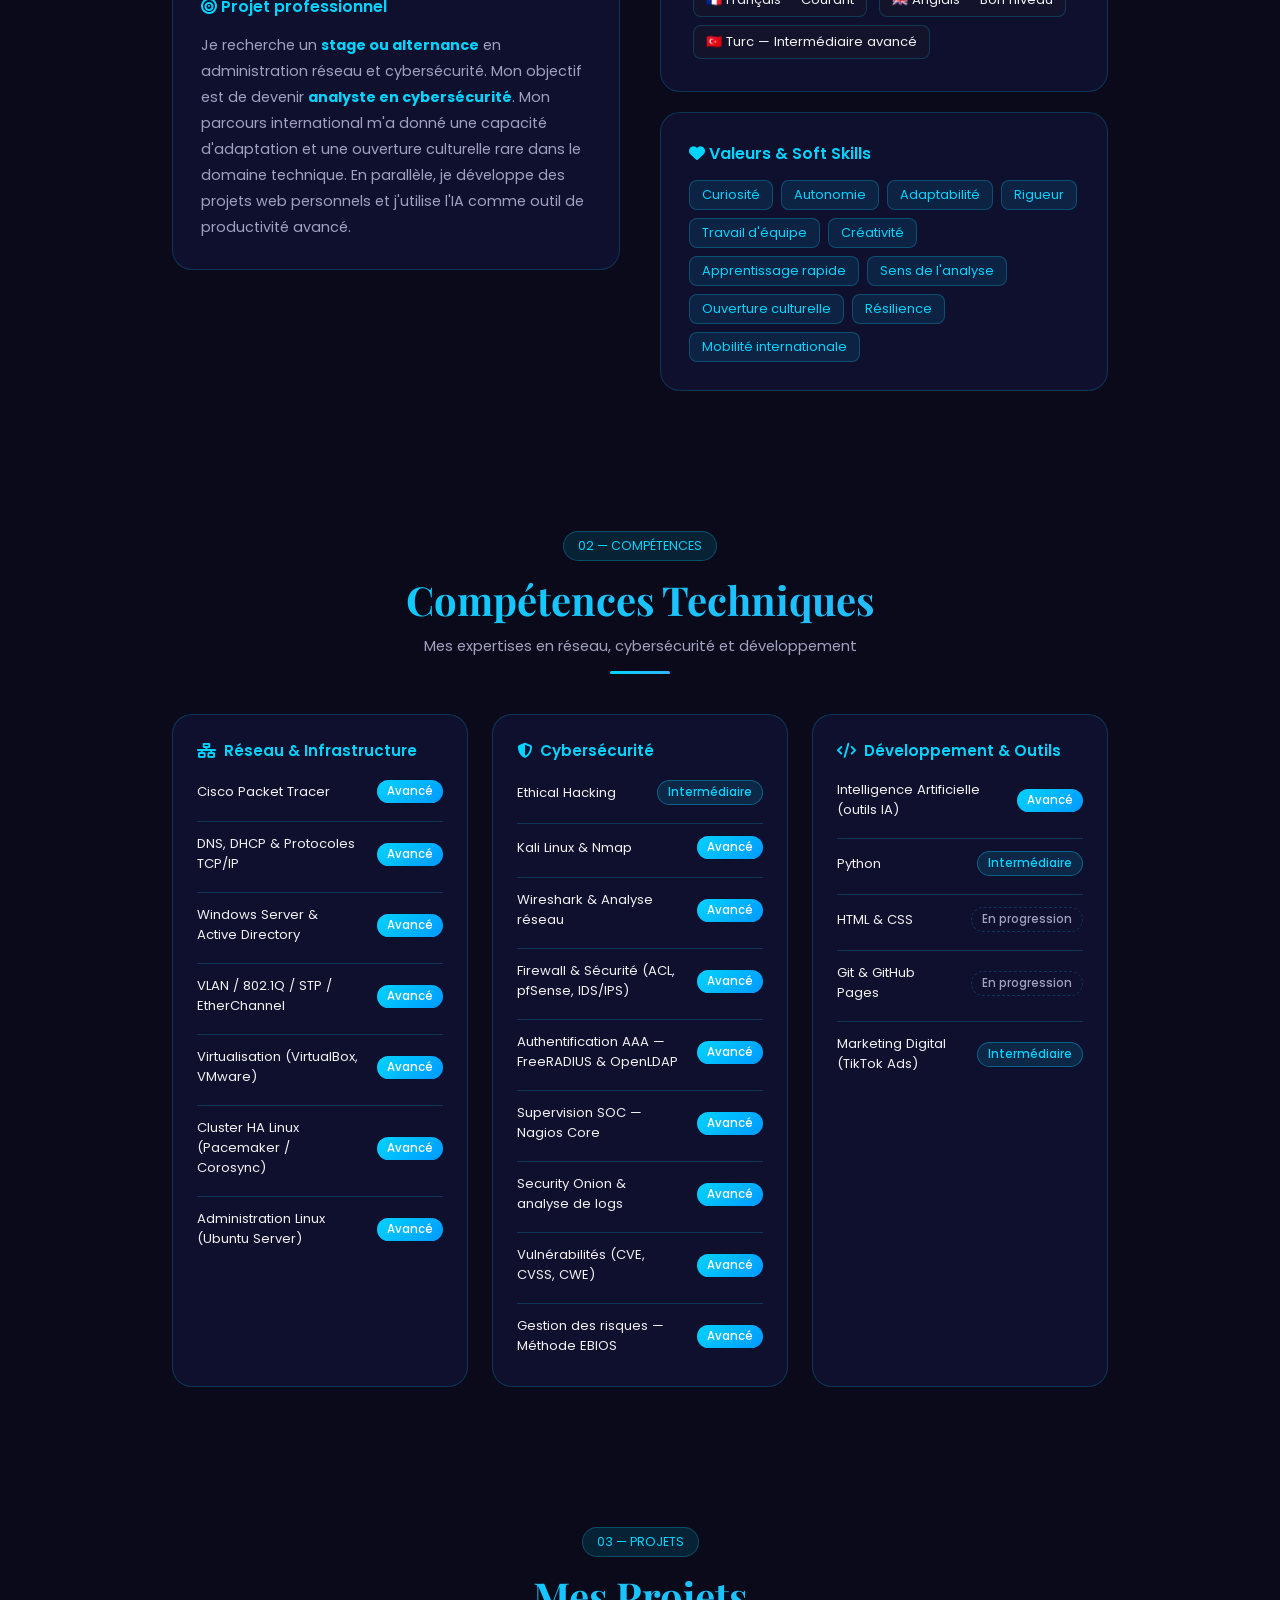
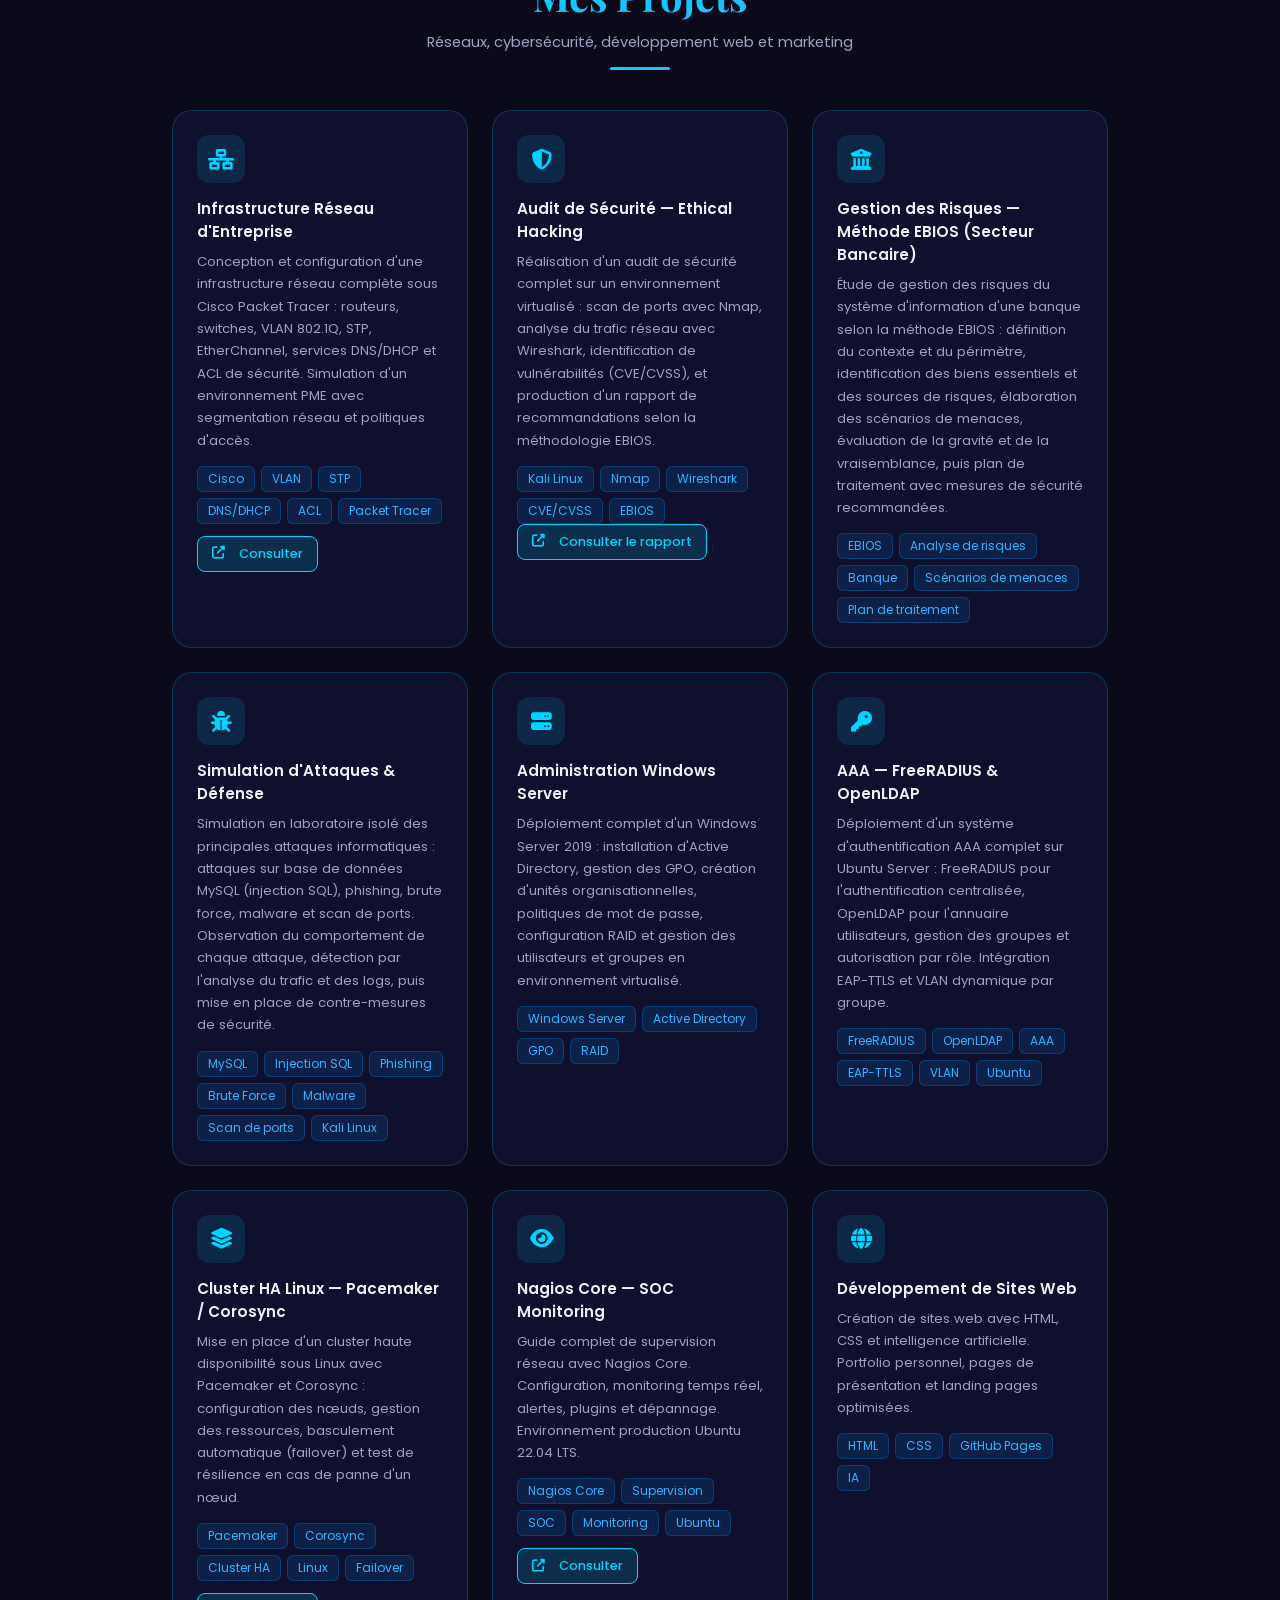
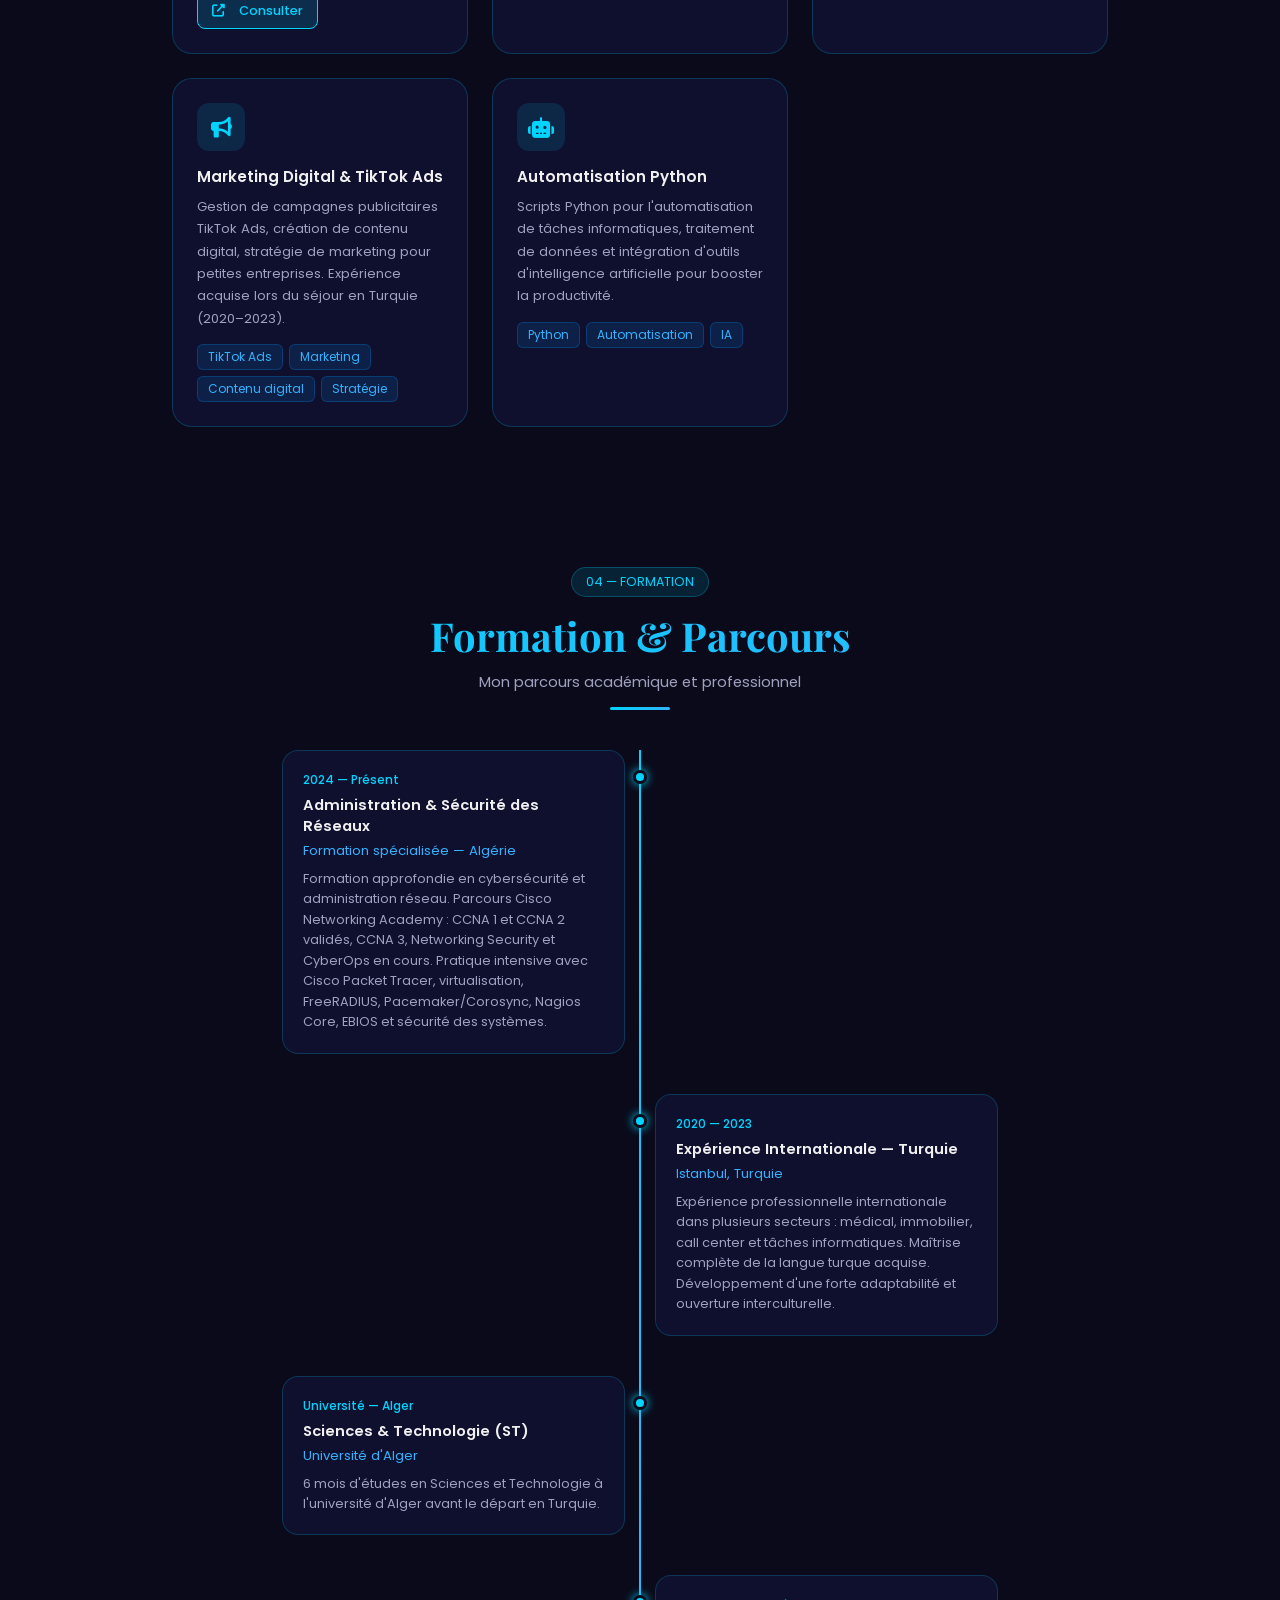
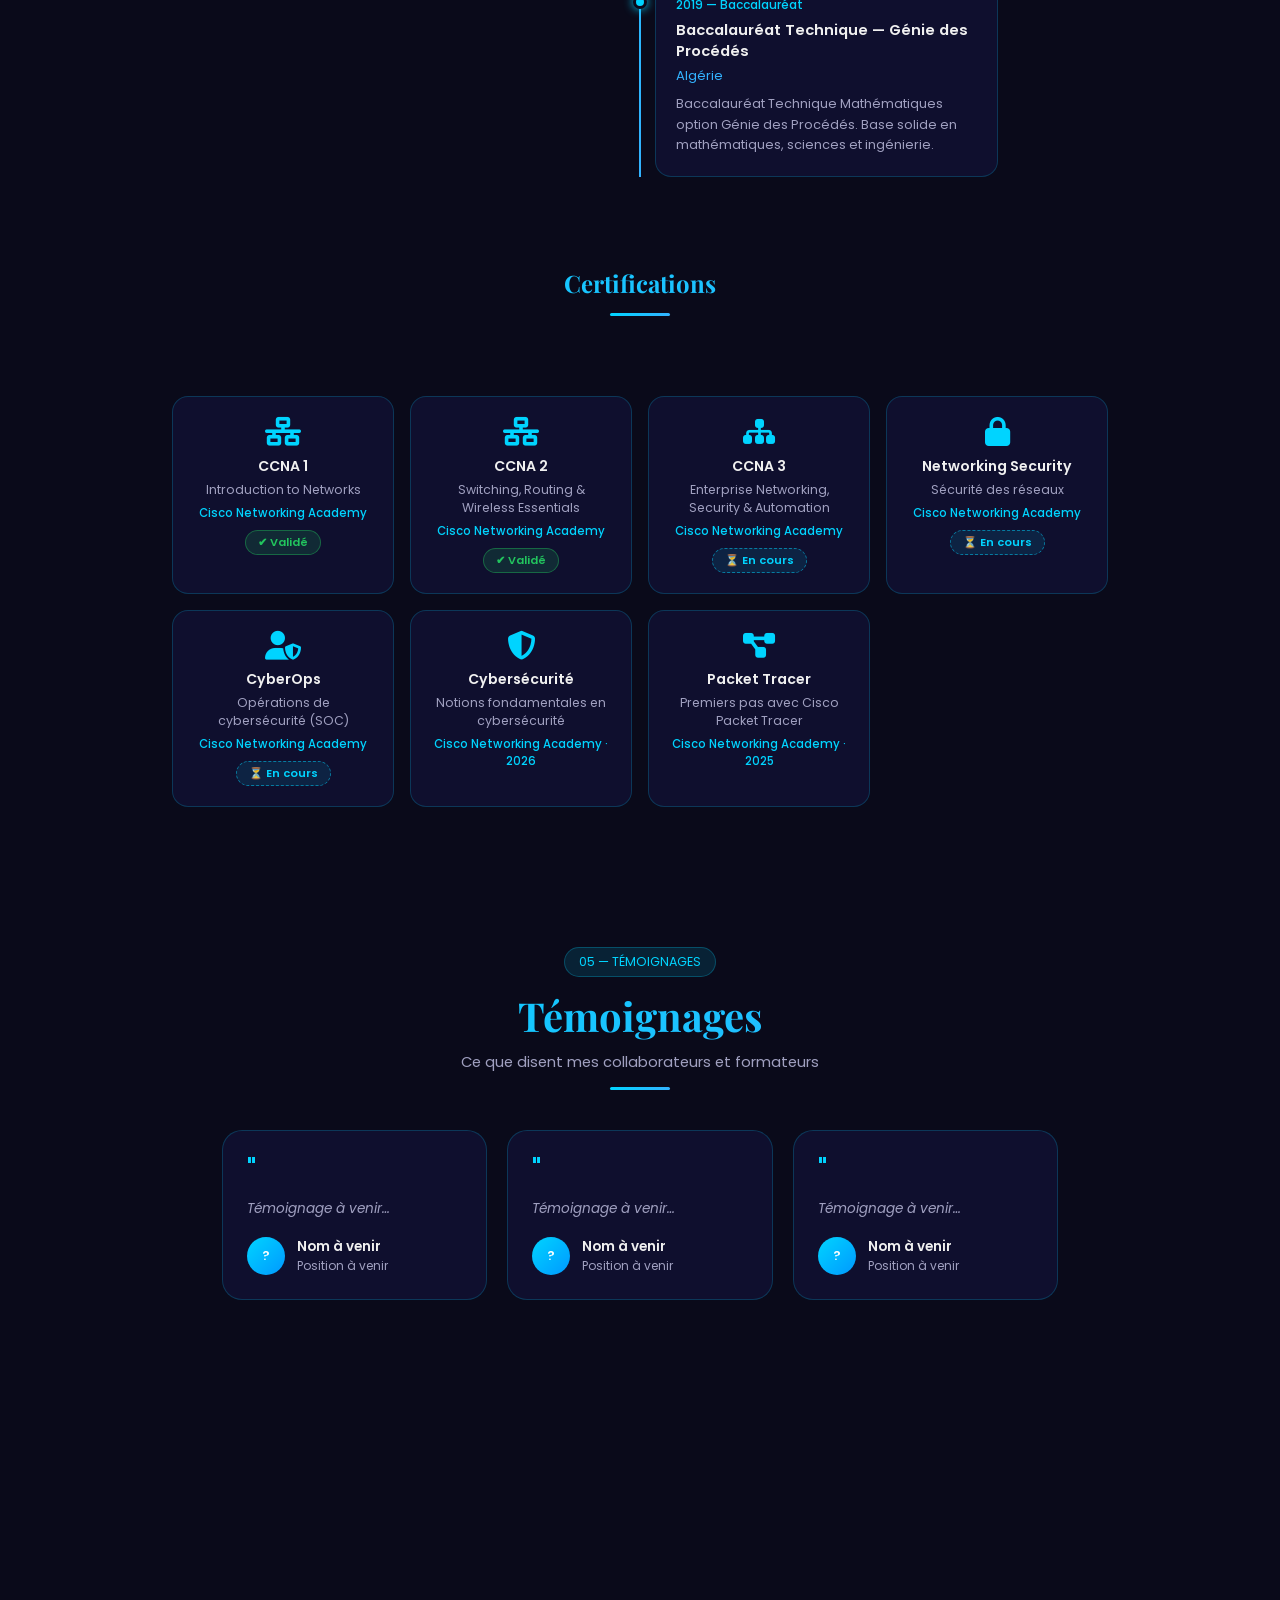
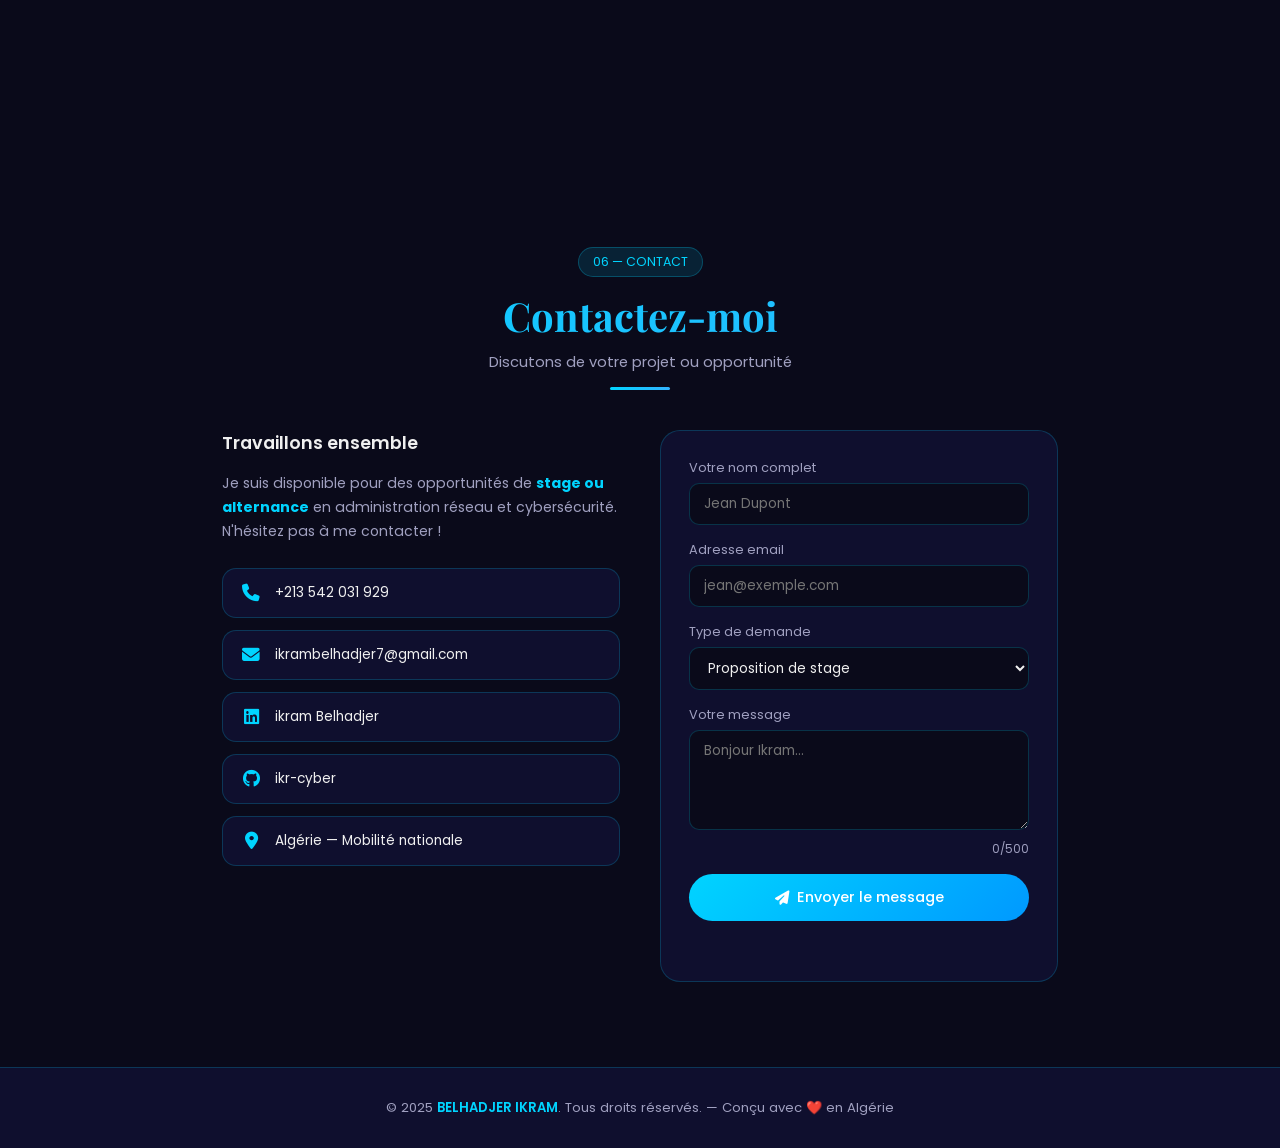
==== commit ce1a4eb2: "Update index.html" ====
--- a/index.html
+++ b/index.html
@@ -1,3 +1,4 @@
+
 <!DOCTYPE html>
 <html lang="fr">
 <head>
@@ -28,9 +29,9 @@
     --text-muted: #555577;
     --border: rgba(124,58,237,0.2);
   }
-
+ 
   * { margin: 0; padding: 0; box-sizing: border-box; }
-
+ 
   body {
     font-family: 'Poppins', sans-serif;
     background: var(--bg-dark);
@@ -38,9 +39,23 @@
     overflow-x: hidden;
     transition: background 0.4s, color 0.4s;
   }
-
+ 
   #stars { position: fixed; top: 0; left: 0; width: 100%; height: 100%; z-index: 0; pointer-events: none; }
-
+ 
+  /* ===== LOGO LOUVE BLEU RADIANT (seul ajout) ===== */
+  .wolf-logo {
+    width: 150px; height: 150px; display: block; margin: 0 auto 18px;
+    filter: drop-shadow(0 0 10px rgba(0,212,255,0.9)) drop-shadow(0 0 30px rgba(0,153,255,0.7));
+    animation: wolfGlow 3.2s ease-in-out infinite, wolfFloat 6s ease-in-out infinite;
+  }
+  .wolf-logo.small { width: 90px; height: 90px; margin-bottom: 12px; }
+  @keyframes wolfGlow {
+    0%,100% { filter: drop-shadow(0 0 8px rgba(0,212,255,0.8)) drop-shadow(0 0 22px rgba(0,153,255,0.55)); }
+    50% { filter: drop-shadow(0 0 16px rgba(51,229,255,1)) drop-shadow(0 0 44px rgba(0,153,255,0.9)); }
+  }
+  @keyframes wolfFloat { 0%,100% { transform: translateY(0); } 50% { transform: translateY(-8px); } }
+  @media (prefers-reduced-motion: reduce) { .wolf-logo { animation: none; } }
+ 
   #loader {
     position: fixed; inset: 0; background: #0a0a1a;
     display: flex; flex-direction: column; align-items: center; justify-content: center;
@@ -54,7 +69,7 @@
   .loader-bar-wrap { width: 280px; height: 4px; background: rgba(255,255,255,0.1); border-radius: 10px; overflow: hidden; }
   .loader-bar { height: 100%; width: 0%; background: linear-gradient(90deg, var(--pink), var(--purple-light)); border-radius: 10px; transition: width 0.05s; }
   #loader-pct { color: var(--pink); font-size: 1rem; margin-top: 10px; }
-
+ 
   #themeToggle {
     position: fixed; top: 20px; left: 20px;
     background: linear-gradient(135deg, var(--pink), var(--purple));
@@ -63,7 +78,7 @@
     display: flex; align-items: center; justify-content: center;
     box-shadow: 0 0 15px rgba(0,212,255,0.4);
   }
-
+ 
   nav {
     position: fixed; right: 20px; top: 50%; transform: translateY(-50%);
     background: var(--bg-card); border: 1px solid var(--border);
@@ -80,9 +95,9 @@
   nav a i { width: 16px; text-align: center; }
   nav a span { display: none; }
   nav:hover a span { display: inline; }
-
+ 
   section { position: relative; z-index: 1; min-height: 100vh; }
-
+ 
   /* HERO */
   #home {
     display: flex; flex-direction: column; align-items: center; justify-content: center;
@@ -96,7 +111,7 @@
   }
   .badge-dot { width: 7px; height: 7px; background: #22c55e; border-radius: 50%; animation: pulse 2s infinite; }
   @keyframes pulse { 0%,100%{opacity:1;transform:scale(1)} 50%{opacity:0.5;transform:scale(1.3)} }
-
+ 
   h1.hero-name {
     font-family: 'Playfair Display', serif;
     font-size: clamp(2.5rem, 6vw, 4.5rem);
@@ -108,7 +123,7 @@
   .cursor { border-right: 2px solid var(--purple-light); animation: blink 0.8s infinite; }
   @keyframes blink { 0%,100%{opacity:1} 50%{opacity:0} }
   .hero-desc { max-width: 580px; color: var(--text-muted); line-height: 1.7; margin-bottom: 30px; }
-
+ 
   .stats-row { display: flex; gap: 20px; flex-wrap: wrap; justify-content: center; margin-bottom: 30px; }
   .stat-card {
     background: var(--bg-card); border: 1px solid var(--border);
@@ -118,7 +133,7 @@
   .stat-card:hover { transform: translateY(-4px); box-shadow: 0 10px 30px rgba(0,212,255,0.2); }
   .stat-card h2 { font-size: 1.8rem; color: var(--pink); font-weight: 700; }
   .stat-card p { font-size: 0.78rem; color: var(--text-muted); margin-top: 4px; }
-
+ 
   .btn-row { display: flex; gap: 14px; flex-wrap: wrap; justify-content: center; }
   .btn {
     display: inline-flex; align-items: center; gap: 8px;
@@ -130,7 +145,7 @@
   .btn-primary:hover { transform: translateY(-2px); box-shadow: 0 8px 25px rgba(0,212,255,0.4); }
   .btn-outline { background: transparent; border: 2px solid var(--pink); color: var(--pink); }
   .btn-outline:hover { background: rgba(0,212,255,0.1); }
-
+ 
   /* SECTION HEADERS */
   .section-header { text-align: center; padding: 80px 2rem 40px; }
   .section-header .tag {
@@ -147,7 +162,7 @@
   }
   .section-header p { color: var(--text-muted); font-size: 0.92rem; }
   .divider { width: 60px; height: 3px; background: linear-gradient(90deg, var(--pink), var(--purple-light)); border-radius: 2px; margin: 14px auto 0; }
-
+ 
   /* ABOUT */
   #about { padding-bottom: 60px; }
   .about-grid {
@@ -175,7 +190,7 @@
     border: 1px solid rgba(0,212,255,0.25); border-radius: 8px;
     padding: 5px 12px; font-size: 0.8rem;
   }
-
+ 
   /* SKILLS */
   #skills { padding-bottom: 60px; }
   .skills-grid {
@@ -191,7 +206,22 @@
   .skill-item-top { display: flex; justify-content: space-between; font-size: 0.82rem; color: var(--text); margin-bottom: 6px; }
   .skill-bar { height: 5px; background: rgba(255,255,255,0.08); border-radius: 10px; overflow: hidden; }
   .skill-fill { height: 100%; background: linear-gradient(90deg, var(--pink), var(--purple-light)); border-radius: 10px; width: 0; transition: width 1.2s ease; }
-
+ 
+ 
+  .lvl { font-size: 0.72rem; font-weight: 500; padding: 3px 10px; border-radius: 50px; white-space: nowrap; margin-left: 10px; }
+  .lvl-adv { background: linear-gradient(135deg, var(--pink), var(--purple)); color: #fff; }
+  .lvl-mid { background: rgba(0,212,255,0.12); color: var(--pink); border: 1px solid rgba(0,212,255,0.35); }
+  .lvl-prog { background: transparent; color: var(--text-muted); border: 1px dashed var(--border); }
+  .skill-item-top { align-items: center; gap: 8px; }
+  .skill-item { margin-bottom: 12px; padding-bottom: 12px; border-bottom: 1px solid var(--border); }
+  .skill-item:last-child { border-bottom: none; margin-bottom: 0; padding-bottom: 0; }
+  .cert-status { display: inline-block; margin-top: 8px; font-size: 0.7rem; font-weight: 600; padding: 3px 12px; border-radius: 50px; }
+  .cert-ok { background: rgba(34,197,94,0.15); color: #22c55e; border: 1px solid rgba(34,197,94,0.4); }
+  .cert-wip { background: rgba(0,212,255,0.1); color: var(--pink); border: 1px dashed rgba(0,212,255,0.5); }
+  #formStatus { margin-top: 12px; font-size: 0.82rem; text-align: center; min-height: 20px; }
+  #formStatus.ok { color: #22c55e; } #formStatus.err { color: #f87171; }
+  .hp { position: absolute; left: -9999px; opacity: 0; height: 0; }
+ 
   /* PROJECTS */
   #projects { padding-bottom: 60px; }
   .projects-grid {
@@ -208,7 +238,7 @@
   .project-card p { color: var(--text-muted); font-size: 0.82rem; line-height: 1.7; margin-bottom: 14px; }
   .project-tags { display: flex; flex-wrap: wrap; gap: 6px; }
   .project-tags span { background: rgba(0,153,255,0.12); color: var(--purple-light); border: 1px solid rgba(0,153,255,0.25); border-radius: 6px; padding: 3px 10px; font-size: 0.75rem; }
-
+ 
   /* EDUCATION */
   #education { padding-bottom: 60px; }
   .edu-timeline { max-width: 780px; margin: 0 auto; padding: 0 2rem; position: relative; }
@@ -238,7 +268,7 @@
   .cert-card h4 { font-size: 0.88rem; font-weight: 600; margin-bottom: 4px; }
   .cert-card p { font-size: 0.78rem; color: var(--text-muted); }
   .cert-card .cert-date { font-size: 0.72rem; color: var(--pink); margin-top: 6px; font-weight: 500; }
-
+ 
   /* TESTIMONIALS */
   #testimonials { padding-bottom: 60px; }
   .testi-grid { max-width: 900px; margin: 0 auto; padding: 0 2rem; display: grid; grid-template-columns: repeat(auto-fit, minmax(260px, 1fr)); gap: 20px; }
@@ -249,7 +279,7 @@
   .testi-avatar { width: 38px; height: 38px; border-radius: 50%; background: linear-gradient(135deg, var(--pink), var(--purple)); display: flex; align-items: center; justify-content: center; font-size: 0.8rem; font-weight: 600; color: white; flex-shrink: 0; }
   .testi-name { font-size: 0.85rem; font-weight: 600; }
   .testi-role { font-size: 0.75rem; color: var(--text-muted); }
-
+ 
   /* CONTACT */
   #contact { padding-bottom: 80px; }
   .contact-wrap { max-width: 900px; margin: 0 auto; padding: 0 2rem; display: grid; grid-template-columns: 1fr 1fr; gap: 40px; }
@@ -276,17 +306,17 @@
   .form-group input:focus, .form-group textarea:focus, .form-group select:focus { border-color: var(--pink); }
   .form-group textarea { resize: vertical; min-height: 100px; }
   .char-count { font-size: 0.72rem; color: var(--text-muted); text-align: right; margin-top: 4px; }
-
+ 
   footer {
     background: var(--bg-card); border-top: 1px solid var(--border);
     text-align: center; padding: 30px 2rem; position: relative; z-index: 1;
   }
   footer p { color: var(--text-muted); font-size: 0.82rem; }
   footer .footer-name { color: var(--pink); font-weight: 600; }
-
+ 
   .reveal { opacity: 0; transform: translateY(30px); transition: opacity 0.7s, transform 0.7s; }
   .reveal.visible { opacity: 1; transform: none; }
-
+ 
   @media (max-width: 700px) {
     .about-grid, .contact-wrap { grid-template-columns: 1fr; }
     nav a span { display: none !important; }
@@ -299,17 +329,48 @@
 </style>
 </head>
 <body>
-
+ 
+<!-- ===== LOGO LOUVE (définition unique, réutilisée avec <use>) ===== -->
+<svg width="0" height="0" style="position:absolute" aria-hidden="true">
+  <defs>
+    <linearGradient id="wlBlue" x1="0" y1="0" x2="1" y2="1">
+      <stop offset="0" stop-color="#7ff0ff"/><stop offset="0.5" stop-color="#00d4ff"/><stop offset="1" stop-color="#0099ff"/>
+    </linearGradient>
+    <linearGradient id="wlFur" x1="0" y1="0" x2="0" y2="1">
+      <stop offset="0" stop-color="#0f1f4a"/><stop offset="1" stop-color="#070b1f"/>
+    </linearGradient>
+    <radialGradient id="wlHalo">
+      <stop offset="0" stop-color="#00d4ff" stop-opacity=".45"/><stop offset="1" stop-color="#00d4ff" stop-opacity="0"/>
+    </radialGradient>
+    <symbol id="wolf" viewBox="0 0 200 200">
+      <circle cx="100" cy="100" r="96" fill="url(#wlHalo)"/>
+      <g stroke="url(#wlBlue)" stroke-width="1.6" stroke-linecap="round" opacity=".85">
+        <path d="M100 4v16M100 180v16M4 100h16M180 100h16M32 32l11 11M157 157l11 11M168 32l-11 11M43 157l-11 11"/>
+        <path d="M62 11l5 14M133 175l5 14M11 62l14 5M175 133l14 5M189 62l-14 5M25 133l-14 5M138 11l-5 14M67 175l-5 14" opacity=".55"/>
+      </g>
+      <circle cx="100" cy="100" r="74" fill="none" stroke="url(#wlBlue)" stroke-width="1.2" opacity=".6"/>
+      <path d="M58 36L77 78Q100 70 123 78L142 36L154 98Q152 132 120 160L100 178L80 160Q48 132 46 98Z" fill="url(#wlFur)" stroke="url(#wlBlue)" stroke-width="3" stroke-linejoin="round"/>
+      <path d="M64 52l9 22M136 52l-9 22" stroke="#00d4ff" stroke-width="2" opacity=".75"/>
+      <path d="M100 84a9 9 0 1 0 6 15a7 7 0 1 1-6-15z" fill="url(#wlBlue)"/>
+      <g fill="#7ff0ff"><path d="M70 106Q83 97 95 109Q82 114 70 106Z"/><path d="M130 106Q117 97 105 109Q118 114 130 106Z"/></g>
+      <path d="M68 105l-8-5M132 105l8-5M70 103l-6-8M130 103l6-8" stroke="url(#wlBlue)" stroke-width="2" stroke-linecap="round"/>
+      <path d="M90 148h20l-10 12z" fill="#00d4ff"/>
+      <path d="M100 160v8M90 168q10 6 20 0" stroke="url(#wlBlue)" stroke-width="2" fill="none" stroke-linecap="round"/>
+    </symbol>
+  </defs>
+</svg>
+ 
 <canvas id="stars"></canvas>
 <button id="themeToggle">🌙</button>
-
+ 
 <!-- LOADER -->
 <div id="loader">
+  <svg class="wolf-logo small" viewBox="0 0 200 200" role="img" aria-label="Logo louve"><use href="#wolf"/></svg>
   <div class="loader-name">BELHADJER IKRAM</div>
   <div class="loader-bar-wrap"><div class="loader-bar" id="loaderBar"></div></div>
   <div id="loader-pct">0%</div>
 </div>
-
+ 
 <!-- NAV -->
 <nav>
   <a href="#home" class="active"><i class="fas fa-home"></i><span>Accueil</span></a>
@@ -320,9 +381,10 @@
   <a href="#testimonials"><i class="fas fa-star"></i><span>Témoignages</span></a>
   <a href="#contact"><i class="fas fa-envelope"></i><span>Contact</span></a>
 </nav>
-
+ 
 <!-- HERO -->
 <section id="home">
+  <svg class="wolf-logo" viewBox="0 0 200 200" role="img" aria-label="Logo louve bleue radiante"><use href="#wolf"/></svg>
   <div class="badge"><span class="badge-dot"></span> Disponible pour stage / alternance</div>
   <h1 class="hero-name">BELHADJER IKRAM</h1>
   <div class="typing-wrap"><span id="typingText"></span><span class="cursor">|</span></div>
@@ -331,8 +393,8 @@
     expérience internationale et créativité pour concevoir des solutions sécurisées et innovantes.
   </p>
   <div class="stats-row">
-    <div class="stat-card"><h2>9+</h2><p>Projets</p></div>
-    <div class="stat-card"><h2>5</h2><p>Certifications</p></div>
+    <div class="stat-card"><h2>11+</h2><p>Projets</p></div>
+    <div class="stat-card"><h2>4</h2><p>Certifications</p></div>
     <div class="stat-card"><h2>5</h2><p>Langues</p></div>
   </div>
   <div class="btn-row">
@@ -340,7 +402,7 @@
     <a href="#contact" class="btn btn-outline"><i class="fas fa-envelope"></i> Me contacter</a>
   </div>
 </section>
-
+ 
 <!-- ABOUT -->
 <section id="about">
   <div class="section-header reveal">
@@ -403,7 +465,7 @@
     </div>
   </div>
 </section>
-
+ 
 <!-- SKILLS -->
 <section id="skills">
   <div class="section-header reveal">
@@ -416,39 +478,39 @@
     <!-- Réseau -->
     <div class="skill-group reveal">
       <h3><i class="fas fa-network-wired"></i> Réseau & Infrastructure</h3>
-      <div class="skill-item"><div class="skill-item-top"><span>Cisco Packet Tracer</span><span>90%</span></div><div class="skill-bar"><div class="skill-fill" data-width="90"></div></div></div>
-      <div class="skill-item"><div class="skill-item-top"><span>DNS, DHCP & Protocoles TCP/IP</span><span>85%</span></div><div class="skill-bar"><div class="skill-fill" data-width="85"></div></div></div>
-      <div class="skill-item"><div class="skill-item-top"><span>Windows Server & Active Directory</span><span>80%</span></div><div class="skill-bar"><div class="skill-fill" data-width="80"></div></div></div>
-      <div class="skill-item"><div class="skill-item-top"><span>VLAN / 802.1Q / STP / EtherChannel</span><span>75%</span></div><div class="skill-bar"><div class="skill-fill" data-width="75"></div></div></div>
-      <div class="skill-item"><div class="skill-item-top"><span>Virtualisation (VirtualBox, VMware)</span><span>75%</span></div><div class="skill-bar"><div class="skill-fill" data-width="75"></div></div></div>
-      <div class="skill-item"><div class="skill-item-top"><span>Cluster HA Linux (Pacemaker / Corosync)</span><span>65%</span></div><div class="skill-bar"><div class="skill-fill" data-width="65"></div></div></div>
-      <div class="skill-item"><div class="skill-item-top"><span>Administration Linux (Ubuntu Server)</span><span>60%</span></div><div class="skill-bar"><div class="skill-fill" data-width="60"></div></div></div>
+      <div class="skill-item"><div class="skill-item-top"><span>Cisco Packet Tracer</span><span class="lvl lvl-adv">Avancé</span></div></div>
+      <div class="skill-item"><div class="skill-item-top"><span>DNS, DHCP & Protocoles TCP/IP</span><span class="lvl lvl-adv">Avancé</span></div></div>
+      <div class="skill-item"><div class="skill-item-top"><span>Windows Server & Active Directory</span><span class="lvl lvl-adv">Avancé</span></div></div>
+      <div class="skill-item"><div class="skill-item-top"><span>VLAN / 802.1Q / STP / EtherChannel</span><span class="lvl lvl-adv">Avancé</span></div></div>
+      <div class="skill-item"><div class="skill-item-top"><span>Virtualisation (VirtualBox, VMware)</span><span class="lvl lvl-adv">Avancé</span></div></div>
+      <div class="skill-item"><div class="skill-item-top"><span>Cluster HA Linux (Pacemaker / Corosync)</span><span class="lvl lvl-adv">Avancé</span></div></div>
+      <div class="skill-item"><div class="skill-item-top"><span>Administration Linux (Ubuntu Server)</span><span class="lvl lvl-adv">Avancé</span></div></div>
     </div>
     <!-- Cybersécurité -->
     <div class="skill-group reveal">
       <h3><i class="fas fa-shield-alt"></i> Cybersécurité</h3>
-      <div class="skill-item"><div class="skill-item-top"><span>Ethical Hacking</span><span>75%</span></div><div class="skill-bar"><div class="skill-fill" data-width="75"></div></div></div>
-      <div class="skill-item"><div class="skill-item-top"><span>Kali Linux & Nmap</span><span>70%</span></div><div class="skill-bar"><div class="skill-fill" data-width="70"></div></div></div>
-      <div class="skill-item"><div class="skill-item-top"><span>Wireshark & Analyse réseau</span><span>70%</span></div><div class="skill-bar"><div class="skill-fill" data-width="70"></div></div></div>
-      <div class="skill-item"><div class="skill-item-top"><span>Firewall & Sécurité (ACL, pfSense, IDS/IPS)</span><span>65%</span></div><div class="skill-bar"><div class="skill-fill" data-width="65"></div></div></div>
-      <div class="skill-item"><div class="skill-item-top"><span>Authentification AAA — FreeRADIUS & OpenLDAP</span><span>65%</span></div><div class="skill-bar"><div class="skill-fill" data-width="65"></div></div></div>
-      <div class="skill-item"><div class="skill-item-top"><span>Supervision SOC — Nagios Core</span><span>70%</span></div><div class="skill-bar"><div class="skill-fill" data-width="70"></div></div></div>
-      <div class="skill-item"><div class="skill-item-top"><span>Security Onion & analyse de logs</span><span>55%</span></div><div class="skill-bar"><div class="skill-fill" data-width="55"></div></div></div>
-      <div class="skill-item"><div class="skill-item-top"><span>Vulnérabilités (CVE, CVSS, CWE)</span><span>65%</span></div><div class="skill-bar"><div class="skill-fill" data-width="65"></div></div></div>
-      <div class="skill-item"><div class="skill-item-top"><span>Gestion des risques — Méthode EBIOS</span><span>60%</span></div><div class="skill-bar"><div class="skill-fill" data-width="60"></div></div></div>
+      <div class="skill-item"><div class="skill-item-top"><span>Ethical Hacking</span><span class="lvl lvl-mid">Intermédiaire</span></div></div>
+      <div class="skill-item"><div class="skill-item-top"><span>Kali Linux & Nmap</span><span class="lvl lvl-adv">Avancé</span></div></div>
+      <div class="skill-item"><div class="skill-item-top"><span>Wireshark & Analyse réseau</span><span class="lvl lvl-adv">Avancé</span></div></div>
+      <div class="skill-item"><div class="skill-item-top"><span>Firewall & Sécurité (ACL, pfSense, IDS/IPS)</span><span class="lvl lvl-adv">Avancé</span></div></div>
+      <div class="skill-item"><div class="skill-item-top"><span>Authentification AAA — FreeRADIUS & OpenLDAP</span><span class="lvl lvl-adv">Avancé</span></div></div>
+      <div class="skill-item"><div class="skill-item-top"><span>Supervision SOC — Nagios Core</span><span class="lvl lvl-adv">Avancé</span></div></div>
+      <div class="skill-item"><div class="skill-item-top"><span>Security Onion & analyse de logs</span><span class="lvl lvl-adv">Avancé</span></div></div>
+      <div class="skill-item"><div class="skill-item-top"><span>Vulnérabilités (CVE, CVSS, CWE)</span><span class="lvl lvl-adv">Avancé</span></div></div>
+      <div class="skill-item"><div class="skill-item-top"><span>Gestion des risques — Méthode EBIOS</span><span class="lvl lvl-adv">Avancé</span></div></div>
     </div>
     <!-- Développement -->
     <div class="skill-group reveal">
       <h3><i class="fas fa-code"></i> Développement & Outils</h3>
-      <div class="skill-item"><div class="skill-item-top"><span>Intelligence Artificielle (outils IA)</span><span>85%</span></div><div class="skill-bar"><div class="skill-fill" data-width="85"></div></div></div>
-      <div class="skill-item"><div class="skill-item-top"><span>Python</span><span>65%</span></div><div class="skill-bar"><div class="skill-fill" data-width="65"></div></div></div>
-      <div class="skill-item"><div class="skill-item-top"><span>HTML & CSS</span><span>60%</span></div><div class="skill-bar"><div class="skill-fill" data-width="60"></div></div></div>
-      <div class="skill-item"><div class="skill-item-top"><span>Git & GitHub Pages</span><span>60%</span></div><div class="skill-bar"><div class="skill-fill" data-width="60"></div></div></div>
-      <div class="skill-item"><div class="skill-item-top"><span>Marketing Digital (TikTok Ads)</span><span>65%</span></div><div class="skill-bar"><div class="skill-fill" data-width="65"></div></div></div>
+      <div class="skill-item"><div class="skill-item-top"><span>Intelligence Artificielle (outils IA)</span><span class="lvl lvl-adv">Avancé</span></div></div>
+      <div class="skill-item"><div class="skill-item-top"><span>Python</span><span class="lvl lvl-mid">Intermédiaire</span></div></div>
+      <div class="skill-item"><div class="skill-item-top"><span>HTML & CSS</span><span class="lvl lvl-prog">En progression</span></div></div>
+      <div class="skill-item"><div class="skill-item-top"><span>Git & GitHub Pages</span><span class="lvl lvl-prog">En progression</span></div></div>
+      <div class="skill-item"><div class="skill-item-top"><span>Marketing Digital (TikTok Ads)</span><span class="lvl lvl-mid">Intermédiaire</span></div></div>
     </div>
   </div>
 </section>
-
+ 
 <!-- PROJECTS -->
 <section id="projects">
   <div class="section-header reveal">
@@ -458,7 +520,7 @@
     <div class="divider"></div>
   </div>
   <div class="projects-grid">
-
+ 
     <div class="project-card reveal">
       <div class="project-icon"><i class="fas fa-network-wired"></i></div>
       <h3>Infrastructure Réseau d'Entreprise</h3>
@@ -470,7 +532,7 @@
         </a>
       </div>
     </div>
-
+ 
     <div class="project-card reveal">
       <div class="project-icon"><i class="fas fa-shield-alt"></i></div>
       <h3>Audit de Sécurité — Ethical Hacking</h3>
@@ -480,21 +542,35 @@
   <i class="fas fa-external-link-alt"></i>&nbsp; Consulter le rapport
 </a>
     </div>
-
+ 
+    <div class="project-card reveal">
+      <div class="project-icon"><i class="fas fa-building-columns"></i></div>
+      <h3>Gestion des Risques — Méthode EBIOS (Secteur Bancaire)</h3>
+      <p>Étude de gestion des risques du système d'information d'une banque selon la méthode EBIOS : définition du contexte et du périmètre, identification des biens essentiels et des sources de risques, élaboration des scénarios de menaces, évaluation de la gravité et de la vraisemblance, puis plan de traitement avec mesures de sécurité recommandées.</p>
+      <div class="project-tags"><span>EBIOS</span><span>Analyse de risques</span><span>Banque</span><span>Scénarios de menaces</span><span>Plan de traitement</span></div>
+    </div>
+ 
+    <div class="project-card reveal">
+      <div class="project-icon"><i class="fas fa-bug"></i></div>
+      <h3>Simulation d'Attaques & Défense</h3>
+      <p>Simulation en laboratoire isolé des principales attaques informatiques : attaques sur base de données MySQL (injection SQL), phishing, brute force, malware et scan de ports. Observation du comportement de chaque attaque, détection par l'analyse du trafic et des logs, puis mise en place de contre-mesures de sécurité.</p>
+      <div class="project-tags"><span>MySQL</span><span>Injection SQL</span><span>Phishing</span><span>Brute Force</span><span>Malware</span><span>Scan de ports</span><span>Kali Linux</span></div>
+    </div>
+ 
     <div class="project-card reveal">
       <div class="project-icon"><i class="fas fa-server"></i></div>
       <h3>Administration Windows Server</h3>
       <p>Déploiement complet d'un Windows Server 2019 : installation d'Active Directory, gestion des GPO, création d'unités organisationnelles, politiques de mot de passe, configuration RAID et gestion des utilisateurs et groupes en environnement virtualisé.</p>
       <div class="project-tags"><span>Windows Server</span><span>Active Directory</span><span>GPO</span><span>RAID</span></div>
     </div>
-
+ 
     <div class="project-card reveal">
       <div class="project-icon"><i class="fas fa-key"></i></div>
       <h3>AAA — FreeRADIUS & OpenLDAP</h3>
       <p>Déploiement d'un système d'authentification AAA complet sur Ubuntu Server : FreeRADIUS pour l'authentification centralisée, OpenLDAP pour l'annuaire utilisateurs, gestion des groupes et autorisation par rôle. Intégration EAP-TTLS et VLAN dynamique par groupe.</p>
       <div class="project-tags"><span>FreeRADIUS</span><span>OpenLDAP</span><span>AAA</span><span>EAP-TTLS</span><span>VLAN</span><span>Ubuntu</span></div>
     </div>
-
+ 
     <div class="project-card reveal">
       <div class="project-icon"><i class="fas fa-layer-group"></i></div>
       <h3>Cluster HA Linux — Pacemaker / Corosync</h3>
@@ -506,7 +582,7 @@
         </a>
       </div>
     </div>
-
+ 
     <div class="project-card reveal">
       <div class="project-icon"><i class="fas fa-eye"></i></div>
       <h3>Nagios Core — SOC Monitoring</h3>
@@ -518,31 +594,31 @@
         </a>
       </div>
     </div>
-
+ 
     <div class="project-card reveal">
       <div class="project-icon"><i class="fas fa-globe"></i></div>
       <h3>Développement de Sites Web</h3>
       <p>Création de sites web avec HTML, CSS et intelligence artificielle. Portfolio personnel, pages de présentation et landing pages optimisées.</p>
       <div class="project-tags"><span>HTML</span><span>CSS</span><span>GitHub Pages</span><span>IA</span></div>
     </div>
-
+ 
     <div class="project-card reveal">
       <div class="project-icon"><i class="fas fa-bullhorn"></i></div>
       <h3>Marketing Digital & TikTok Ads</h3>
       <p>Gestion de campagnes publicitaires TikTok Ads, création de contenu digital, stratégie de marketing pour petites entreprises. Expérience acquise lors du séjour en Turquie (2020–2023).</p>
       <div class="project-tags"><span>TikTok Ads</span><span>Marketing</span><span>Contenu digital</span><span>Stratégie</span></div>
     </div>
-
+ 
     <div class="project-card reveal">
       <div class="project-icon"><i class="fas fa-robot"></i></div>
       <h3>Automatisation Python</h3>
       <p>Scripts Python pour l'automatisation de tâches informatiques, traitement de données et intégration d'outils d'intelligence artificielle pour booster la productivité.</p>
       <div class="project-tags"><span>Python</span><span>Automatisation</span><span>IA</span></div>
     </div>
-
+ 
   </div>
 </section>
-
+ 
 <!-- EDUCATION -->
 <section id="education">
   <div class="section-header reveal">
@@ -557,7 +633,7 @@
         <div class="edu-date">2024 — Présent</div>
         <h3>Administration & Sécurité des Réseaux</h3>
         <div class="edu-school">Formation spécialisée — Algérie</div>
-        <p>Formation approfondie en cybersécurité et administration réseau. Certifications CCNA et Ethical Hacking obtenues. Pratique intensive avec Cisco Packet Tracer, virtualisation, FreeRADIUS, Pacemaker/Corosync, Nagios Core, EBIOS et sécurité des systèmes.</p>
+        <p>Formation approfondie en cybersécurité et administration réseau. Parcours Cisco Networking Academy : CCNA 1 et CCNA 2 validés, CCNA 3, Networking Security et CyberOps en cours. Pratique intensive avec Cisco Packet Tracer, virtualisation, FreeRADIUS, Pacemaker/Corosync, Nagios Core, EBIOS et sécurité des systèmes.</p>
       </div>
       <div class="edu-dot"></div>
       <div class="edu-spacer"></div>
@@ -593,7 +669,7 @@
       </div>
     </div>
   </div>
-
+ 
   <div class="section-header reveal" style="padding-top:50px">
     <h2 style="font-size:1.5rem">Certifications</h2>
     <div class="divider"></div>
@@ -601,15 +677,38 @@
   <div class="cert-grid">
     <div class="cert-card reveal">
       <i class="fas fa-network-wired"></i>
-      <h4>CCNA</h4>
-      <p>Cisco Certified Network Associate</p>
-      <div class="cert-date">Cisco Networking Academy · 2026</div>
+      <h4>CCNA 1</h4>
+      <p>Introduction to Networks</p>
+      <div class="cert-date">Cisco Networking Academy</div>
+      <span class="cert-status cert-ok">✔ Validé</span>
     </div>
     <div class="cert-card reveal">
-      <i class="fas fa-user-secret"></i>
-      <h4>Ethical Hacker</h4>
-      <p>Certification en hacking éthique</p>
-      <div class="cert-date">Cisco Networking Academy · 2026</div>
+      <i class="fas fa-network-wired"></i>
+      <h4>CCNA 2</h4>
+      <p>Switching, Routing &amp; Wireless Essentials</p>
+      <div class="cert-date">Cisco Networking Academy</div>
+      <span class="cert-status cert-ok">✔ Validé</span>
+    </div>
+    <div class="cert-card reveal">
+      <i class="fas fa-sitemap"></i>
+      <h4>CCNA 3</h4>
+      <p>Enterprise Networking, Security &amp; Automation</p>
+      <div class="cert-date">Cisco Networking Academy</div>
+      <span class="cert-status cert-wip">⏳ En cours</span>
+    </div>
+    <div class="cert-card reveal">
+      <i class="fas fa-lock"></i>
+      <h4>Networking Security</h4>
+      <p>Sécurité des réseaux</p>
+      <div class="cert-date">Cisco Networking Academy</div>
+      <span class="cert-status cert-wip">⏳ En cours</span>
+    </div>
+    <div class="cert-card reveal">
+      <i class="fas fa-user-shield"></i>
+      <h4>CyberOps</h4>
+      <p>Opérations de cybersécurité (SOC)</p>
+      <div class="cert-date">Cisco Networking Academy</div>
+      <span class="cert-status cert-wip">⏳ En cours</span>
     </div>
     <div class="cert-card reveal">
       <i class="fas fa-shield-halved"></i>
@@ -618,12 +717,6 @@
       <div class="cert-date">Cisco Networking Academy · 2026</div>
     </div>
     <div class="cert-card reveal">
-      <i class="fas fa-eye"></i>
-      <h4>Nagios Core</h4>
-      <p>SOC Monitoring & Supervision réseau</p>
-      <div class="cert-date">Projet documenté · 2026</div>
-    </div>
-    <div class="cert-card reveal">
       <i class="fas fa-diagram-project"></i>
       <h4>Packet Tracer</h4>
       <p>Premiers pas avec Cisco Packet Tracer</p>
@@ -631,7 +724,7 @@
     </div>
   </div>
 </section>
-
+ 
 <!-- TESTIMONIALS -->
 <section id="testimonials">
   <div class="section-header reveal">
@@ -667,7 +760,7 @@
     </div>
   </div>
 </section>
-
+ 
 <!-- CONTACT -->
 <section id="contact">
   <div class="section-header reveal">
@@ -697,18 +790,19 @@
       </div>
     </div>
     <div class="reveal">
-      <div class="contact-form">
+      <form class="contact-form" id="contactForm" novalidate>
+        <input type="text" name="_honey" class="hp" tabindex="-1" autocomplete="off" aria-hidden="true">
         <div class="form-group">
-          <label>Votre nom complet</label>
-          <input type="text" placeholder="Jean Dupont">
+          <label for="fName">Votre nom complet</label>
+          <input type="text" id="fName" name="name" placeholder="Jean Dupont" required>
         </div>
         <div class="form-group">
-          <label>Adresse email</label>
-          <input type="email" placeholder="jean@exemple.com">
+          <label for="fEmail">Adresse email</label>
+          <input type="email" id="fEmail" name="email" placeholder="jean@exemple.com" required>
         </div>
         <div class="form-group">
-          <label>Type de demande</label>
-          <select>
+          <label for="fType">Type de demande</label>
+          <select id="fType" name="type">
             <option>Proposition de stage</option>
             <option>Proposition d'alternance</option>
             <option>Collaboration sur projet</option>
@@ -717,22 +811,23 @@
           </select>
         </div>
         <div class="form-group">
-          <label>Votre message</label>
-          <textarea id="msgArea" placeholder="Bonjour Ikram…" oninput="document.getElementById('charCnt').textContent=this.value.length+'/500'"></textarea>
+          <label for="msgArea">Votre message</label>
+          <textarea id="msgArea" name="message" maxlength="500" placeholder="Bonjour Ikram…" required oninput="document.getElementById('charCnt').textContent=this.value.length+'/500'"></textarea>
           <div class="char-count" id="charCnt">0/500</div>
         </div>
-        <button class="btn btn-primary" style="width:100%;justify-content:center">
+        <button type="submit" id="sendBtn" class="btn btn-primary" style="width:100%;justify-content:center">
           <i class="fas fa-paper-plane"></i> Envoyer le message
         </button>
-      </div>
+        <div id="formStatus" role="status" aria-live="polite"></div>
+      </form>
     </div>
   </div>
 </section>
-
+ 
 <footer>
   <p>© 2025 <span class="footer-name">BELHADJER IKRAM</span>. Tous droits réservés. — Conçu avec ❤️ en Algérie</p>
 </footer>
-
+ 
 <script>
 // LOADER
 let pct = 0;
@@ -752,7 +847,7 @@
   bar.style.width = pct + '%';
   pctEl.textContent = Math.floor(pct) + '%';
 }, 120);
-
+ 
 // STARS
 const canvas = document.getElementById('stars');
 const ctx = canvas.getContext('2d');
@@ -771,16 +866,16 @@
   requestAnimationFrame(drawStars);
 }
 drawStars();
-
+ 
 // THEME
 const themeBtn = document.getElementById('themeToggle');
 themeBtn.onclick = () => {
   document.body.classList.toggle('light');
   themeBtn.textContent = document.body.classList.contains('light') ? '☀️' : '🌙';
 };
-
+ 
 // TYPING
-const phrases = ['Administratrice Réseau & Cybersécurité', 'Ethical Hacker Certifiée', 'Certifiée CCNA', 'Développeuse Web passionnée', 'Expérience internationale — 5 langues'];
+const phrases = ['Administratrice Réseau & Cybersécurité', 'Spécialisée en sécurité des réseaux', 'CCNA 1 & CCNA 2 validés', 'Développeuse Web passionnée', 'Expérience internationale — 5 langues'];
 let pi = 0, ci = 0, del = false;
 const typEl = document.getElementById('typingText');
 function type() {
@@ -790,14 +885,14 @@
   setTimeout(type, del ? 50 : 80);
 }
 type();
-
+ 
 // SCROLL REVEAL
 const reveals = document.querySelectorAll('.reveal');
 const observer = new IntersectionObserver(entries => {
   entries.forEach(e => { if (e.isIntersecting) e.target.classList.add('visible'); });
 }, { threshold: 0.1 });
 reveals.forEach(r => observer.observe(r));
-
+ 
 // SKILL BARS
 const skillObserver = new IntersectionObserver(entries => {
   entries.forEach(e => {
@@ -807,7 +902,7 @@
   });
 }, { threshold: 0.3 });
 document.querySelectorAll('.skill-group').forEach(g => skillObserver.observe(g));
-
+ 
 // ACTIVE NAV
 const sections = document.querySelectorAll('section[id]');
 const navLinks = document.querySelectorAll('nav a');
@@ -816,7 +911,39 @@
   sections.forEach(s => { if (window.scrollY >= s.offsetTop - 200) cur = s.id; });
   navLinks.forEach(a => { a.classList.remove('active'); if (a.getAttribute('href') === '#'+cur) a.classList.add('active'); });
 });
-
+ 
+ 
+// CONTACT FORM (envoi réel via FormSubmit → ikrambelhadjer7@gmail.com)
+const CONTACT_EMAIL = 'ikrambelhadjer7@gmail.com';
+const cf = document.getElementById('contactForm');
+const st = document.getElementById('formStatus');
+cf.addEventListener('submit', async e => {
+  e.preventDefault();
+  const d = Object.fromEntries(new FormData(cf));
+  st.className = '';
+  if (d._honey) return;
+  if (!d.name.trim() || !/^\S+@\S+\.\S+$/.test(d.email) || d.message.trim().length < 10) {
+    st.className = 'err'; st.textContent = 'Merci de remplir votre nom, un email valide et un message (10 caractères minimum).'; return;
+  }
+  const btn = document.getElementById('sendBtn');
+  btn.disabled = true; st.textContent = 'Envoi en cours…';
+  try {
+    const r = await fetch('https://formsubmit.co/ajax/' + CONTACT_EMAIL, {
+      method: 'POST',
+      headers: { 'Content-Type': 'application/json', 'Accept': 'application/json' },
+      body: JSON.stringify({ name: d.name, email: d.email, type: d.type, message: d.message,
+        _subject: 'Portfolio — ' + d.type + ' (' + d.name + ')', _replyto: d.email, _template: 'table', _captcha: 'false' })
+    });
+    const j = await r.json();
+    if (!r.ok || String(j.success) !== 'true') throw new Error(j.message || 'Erreur');
+    st.className = 'ok'; st.textContent = '✔ Message envoyé ! Je vous répondrai rapidement.';
+    cf.reset(); document.getElementById('charCnt').textContent = '0/500';
+  } catch (err) {
+    st.className = 'err';
+    st.innerHTML = 'Envoi impossible pour le moment. <a href="mailto:' + CONTACT_EMAIL + '?subject=' + encodeURIComponent(d.type) + '&body=' + encodeURIComponent(d.message) + '" style="color:var(--pink)">Cliquez ici pour écrire par email</a>.';
+  } finally { btn.disabled = false; }
+});
+ 
 // SMOOTH SCROLL
 document.querySelectorAll('a[href^="#"]').forEach(a => {
   a.addEventListener('click', e => {
@@ -827,3 +954,6 @@
 </script>
 </body>
 </html>
+ 
+
+
